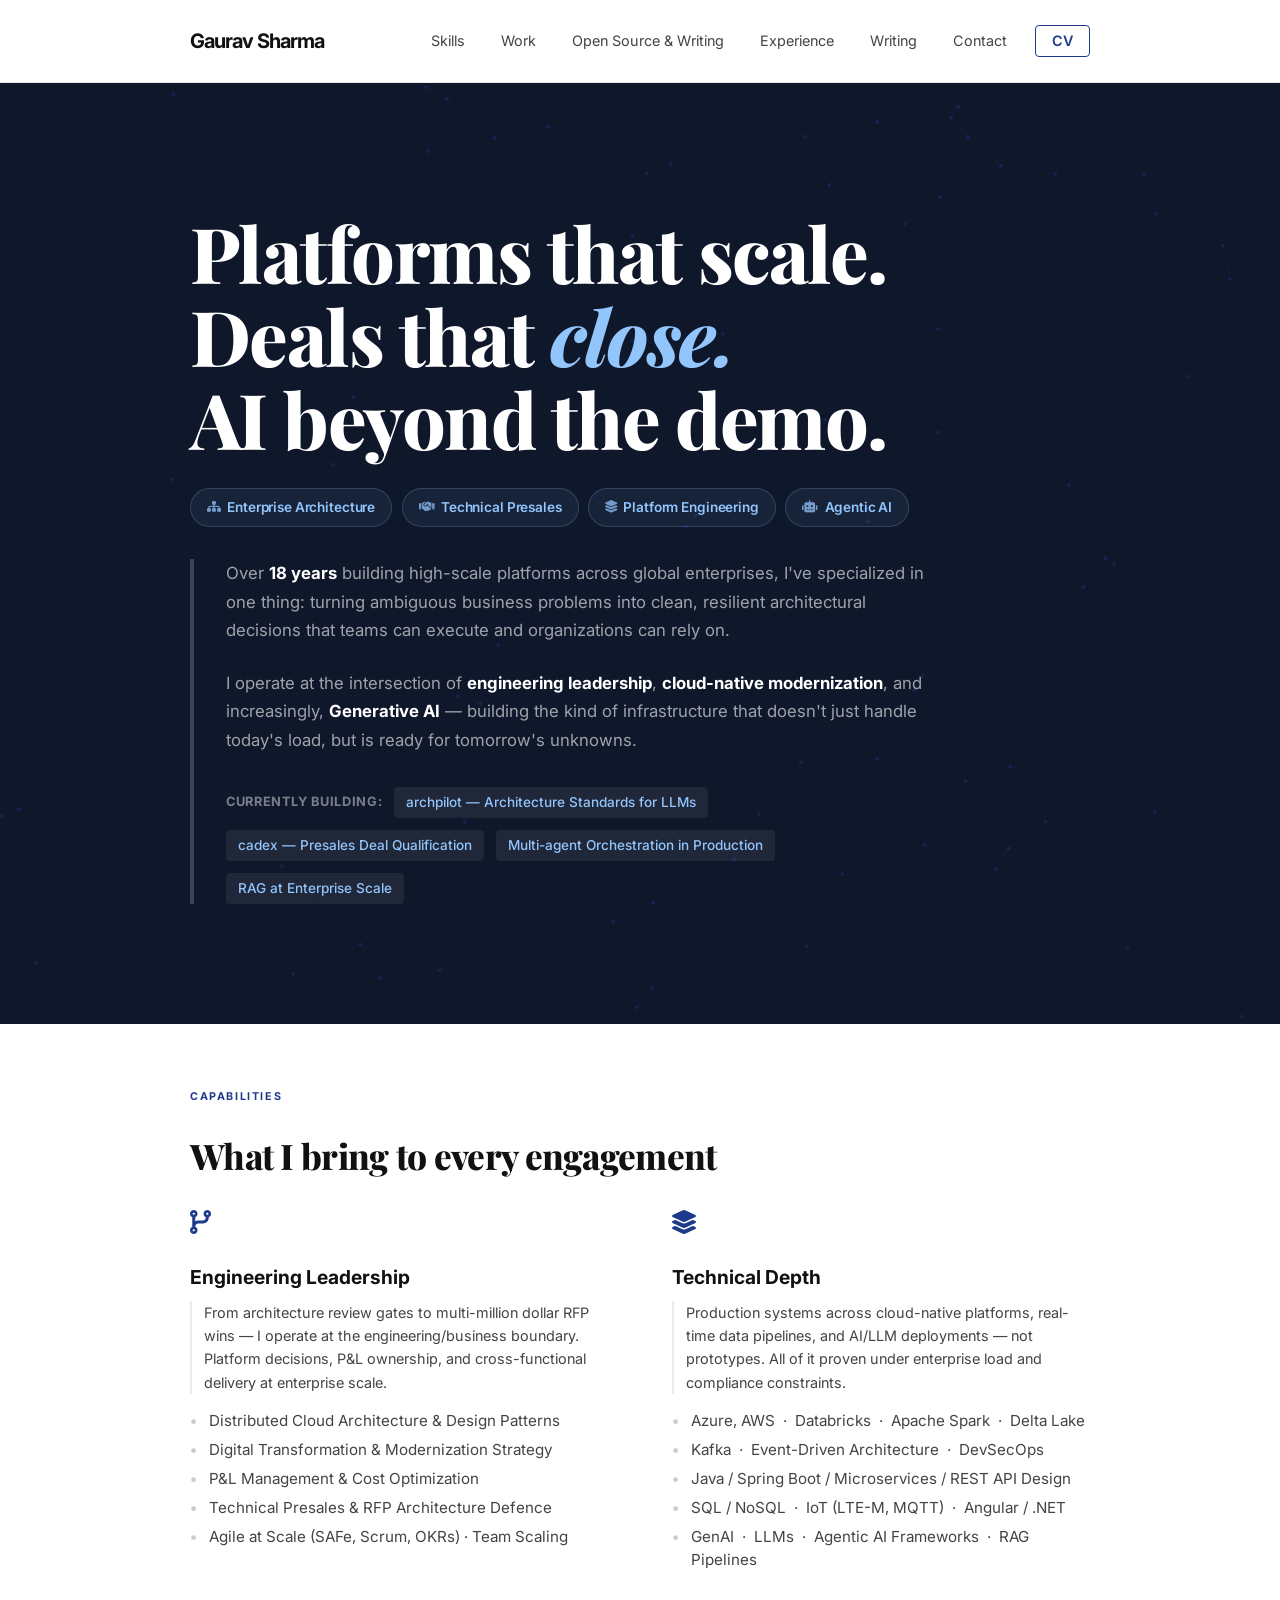
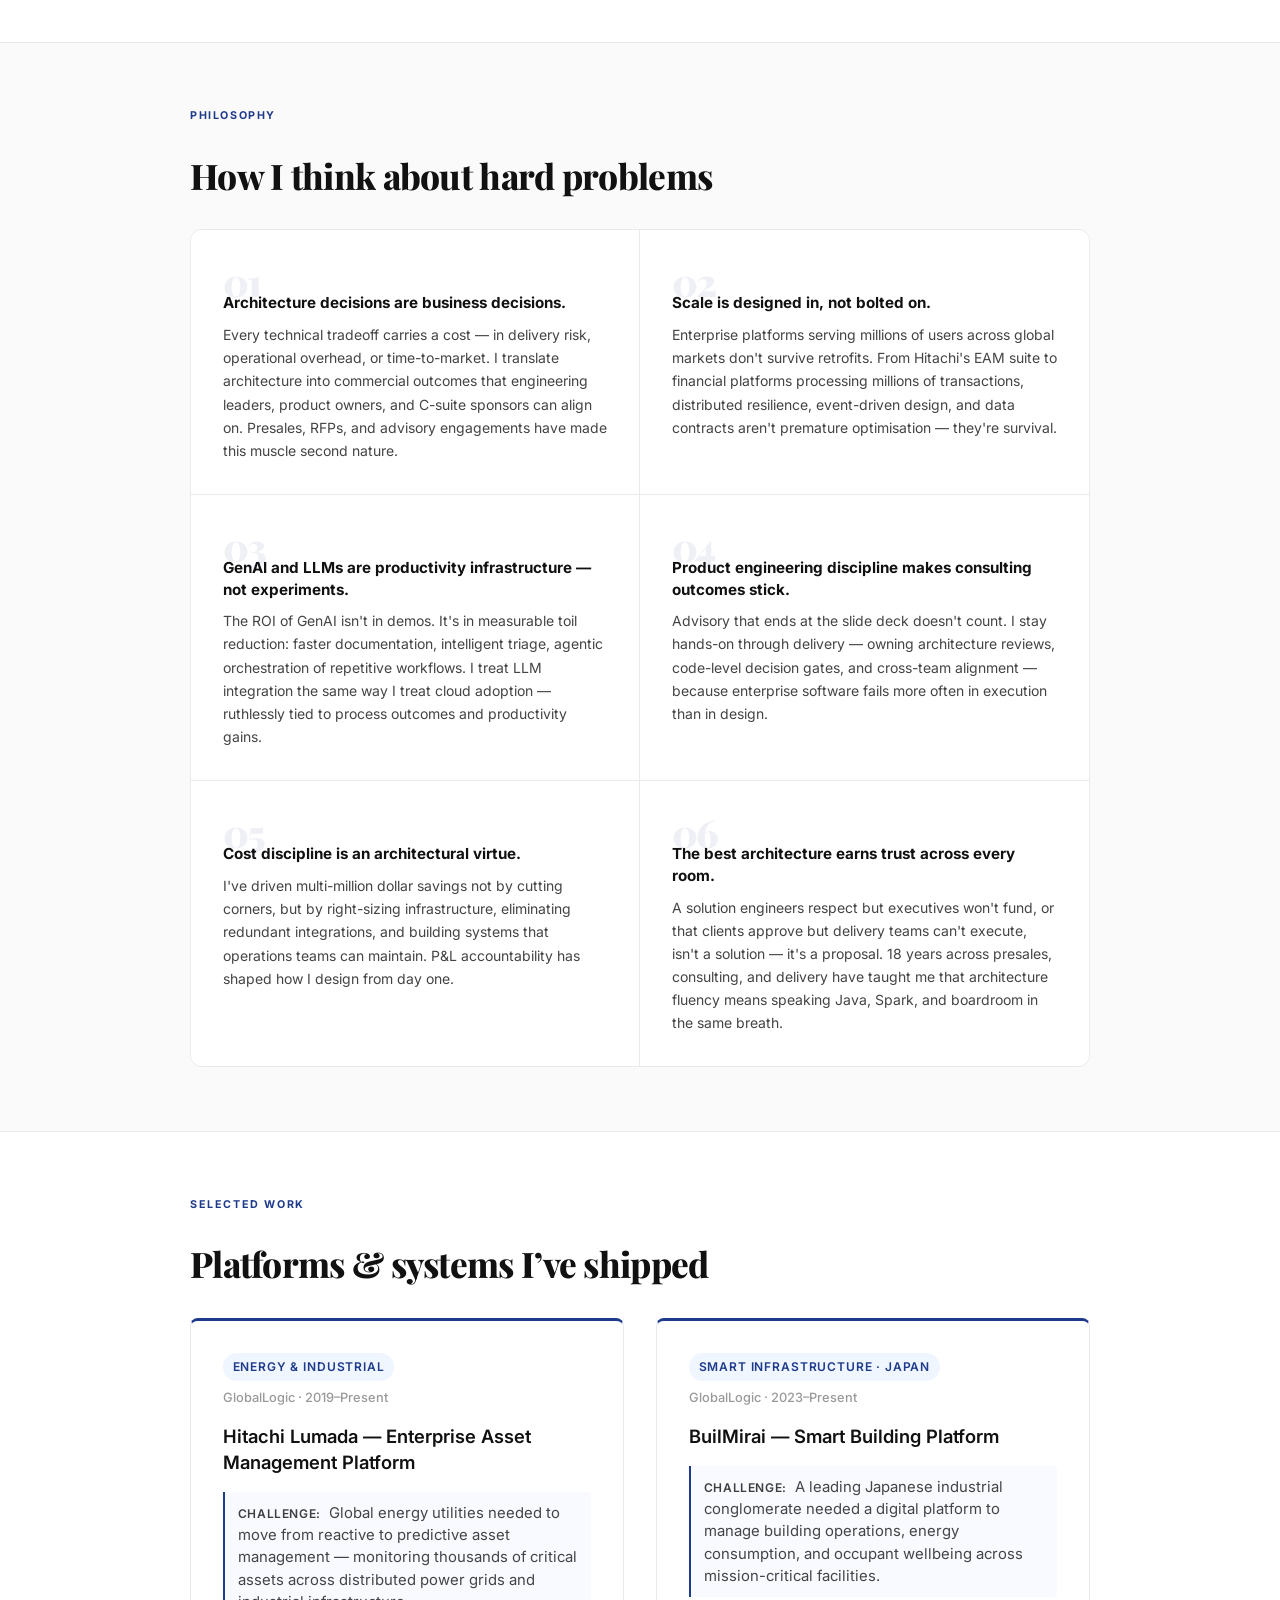
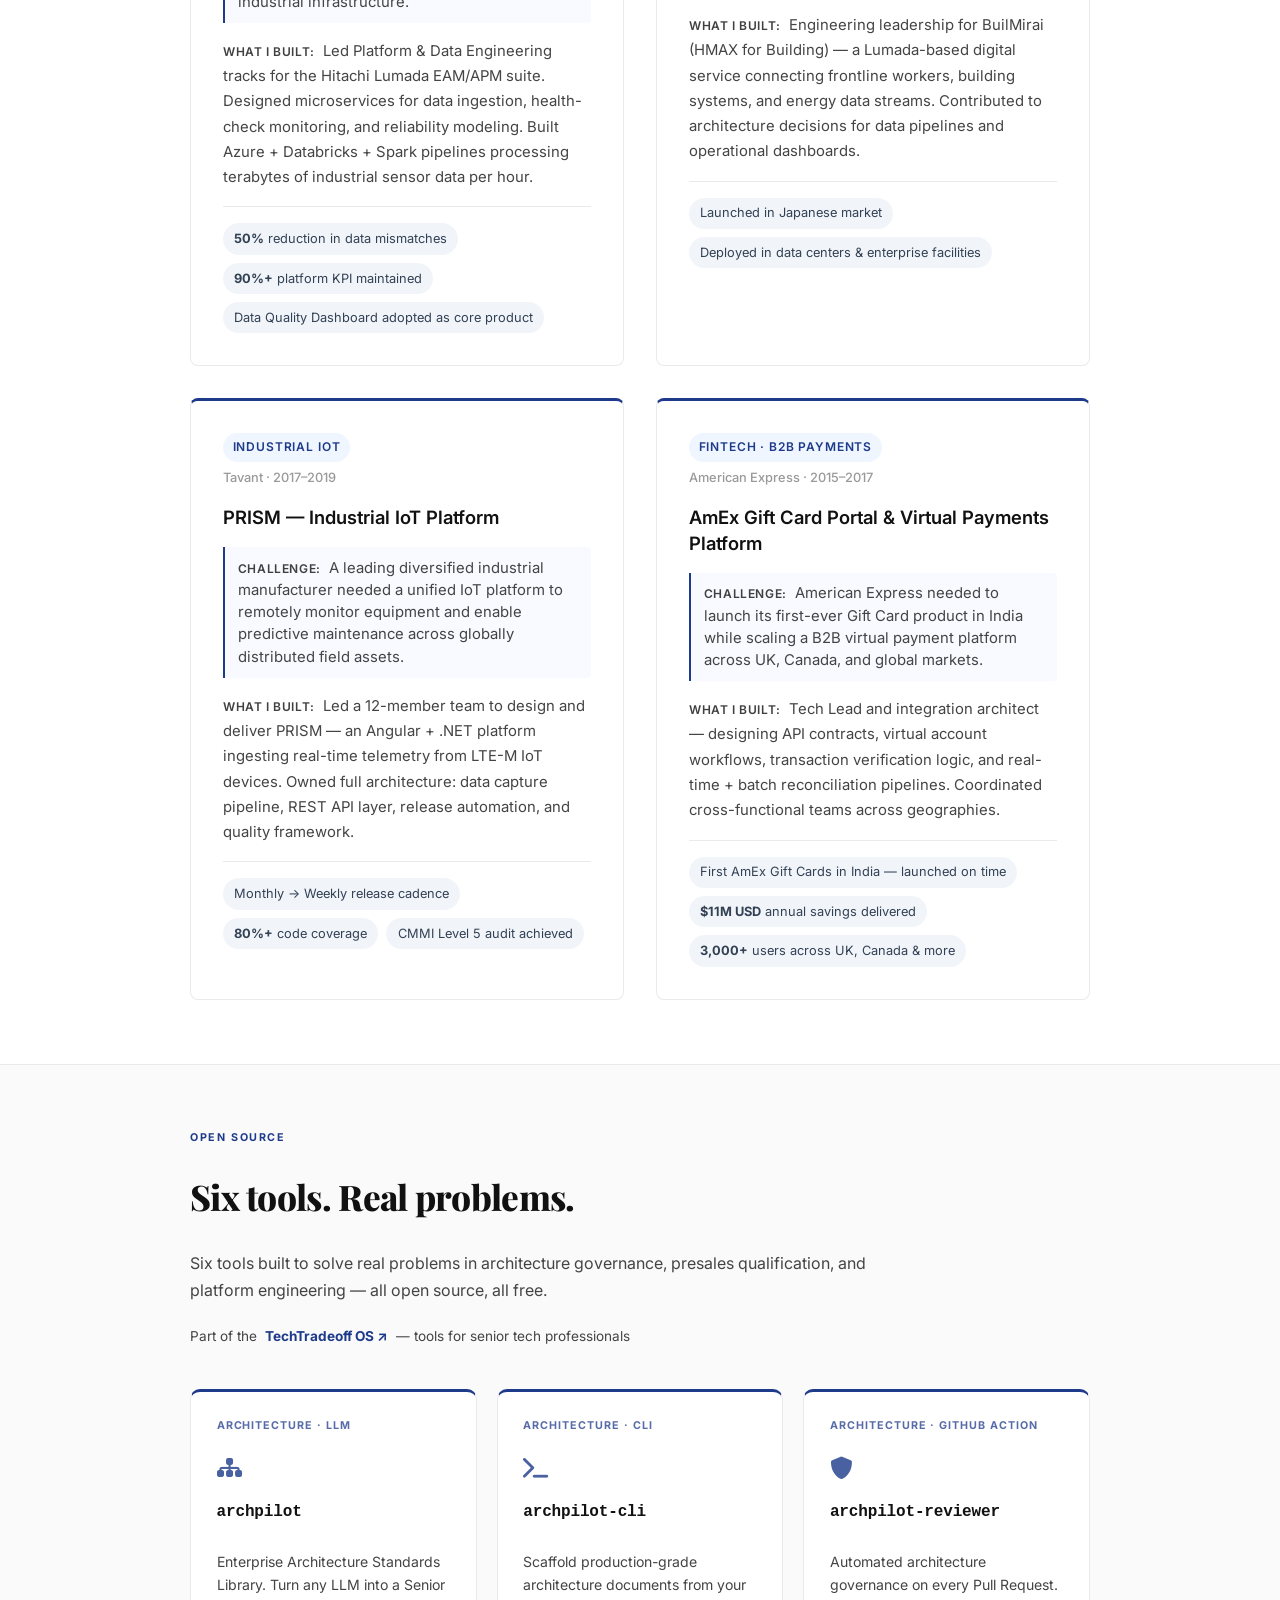
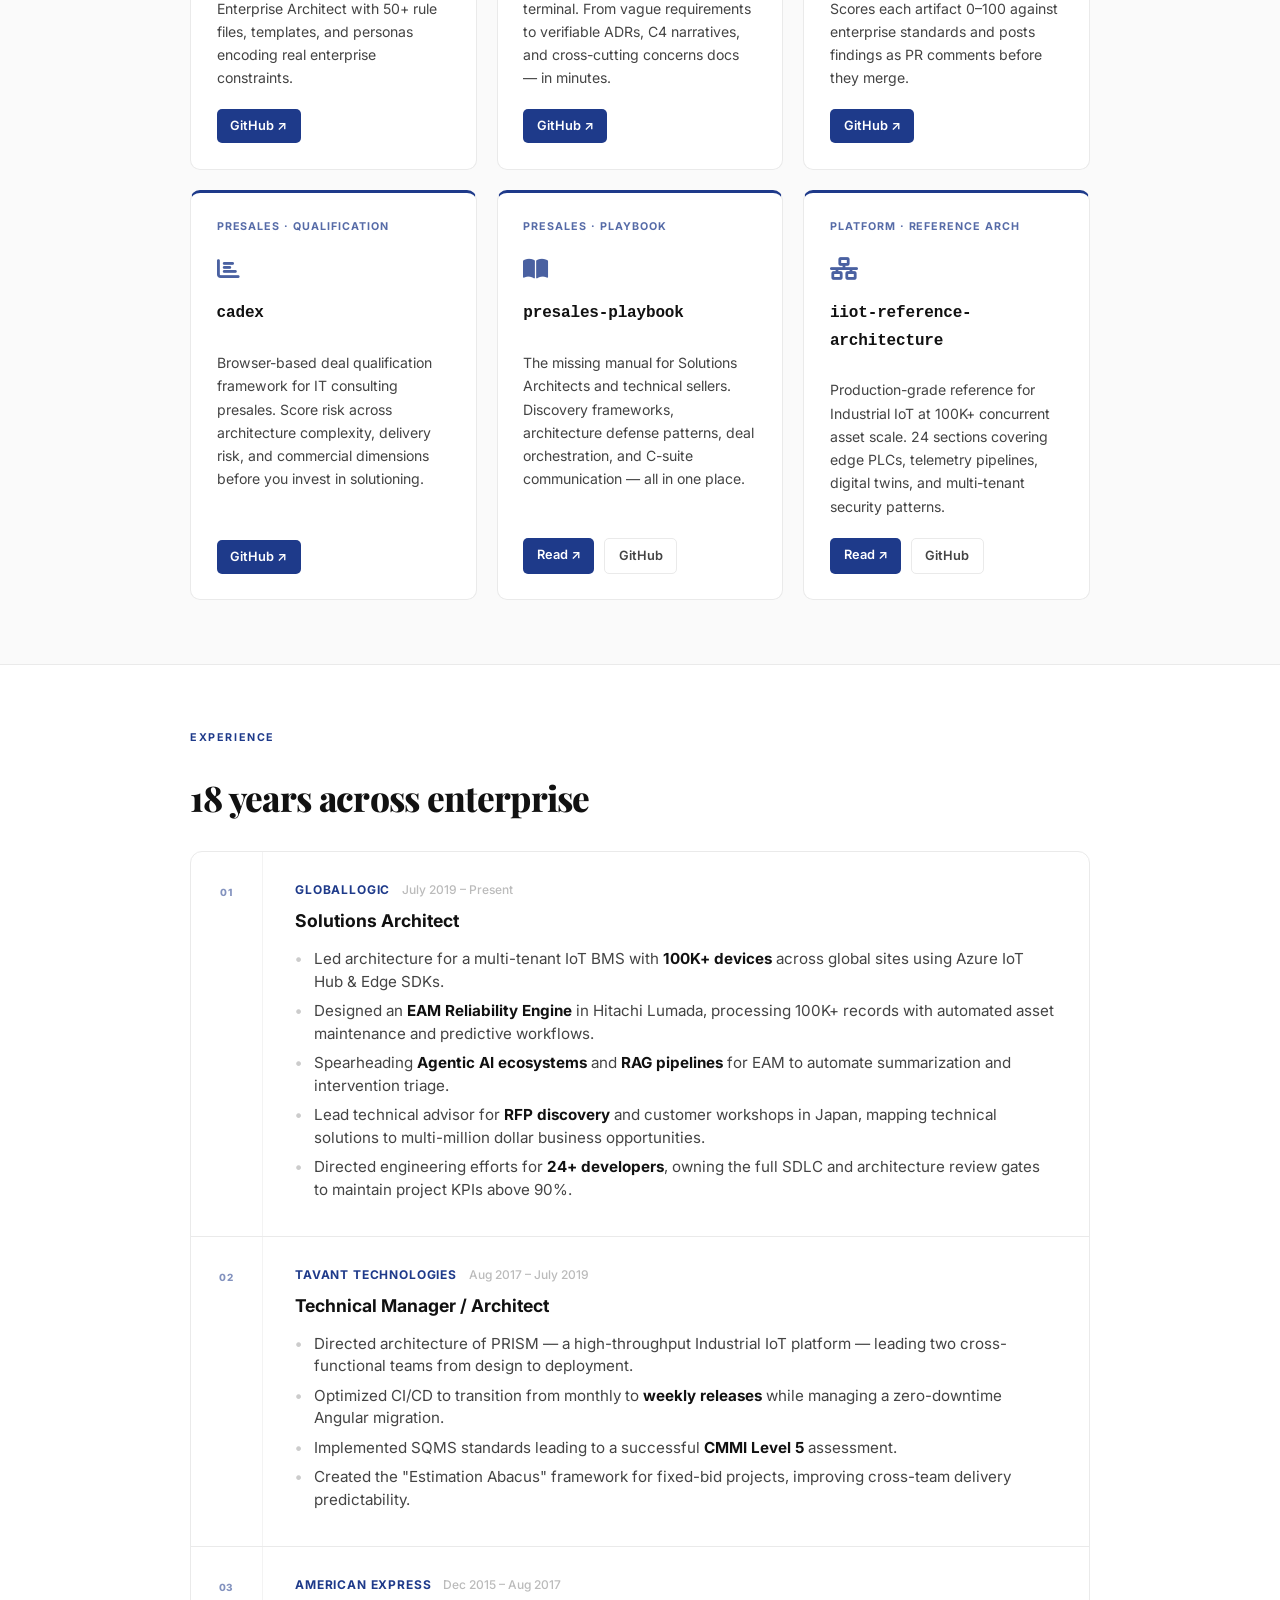
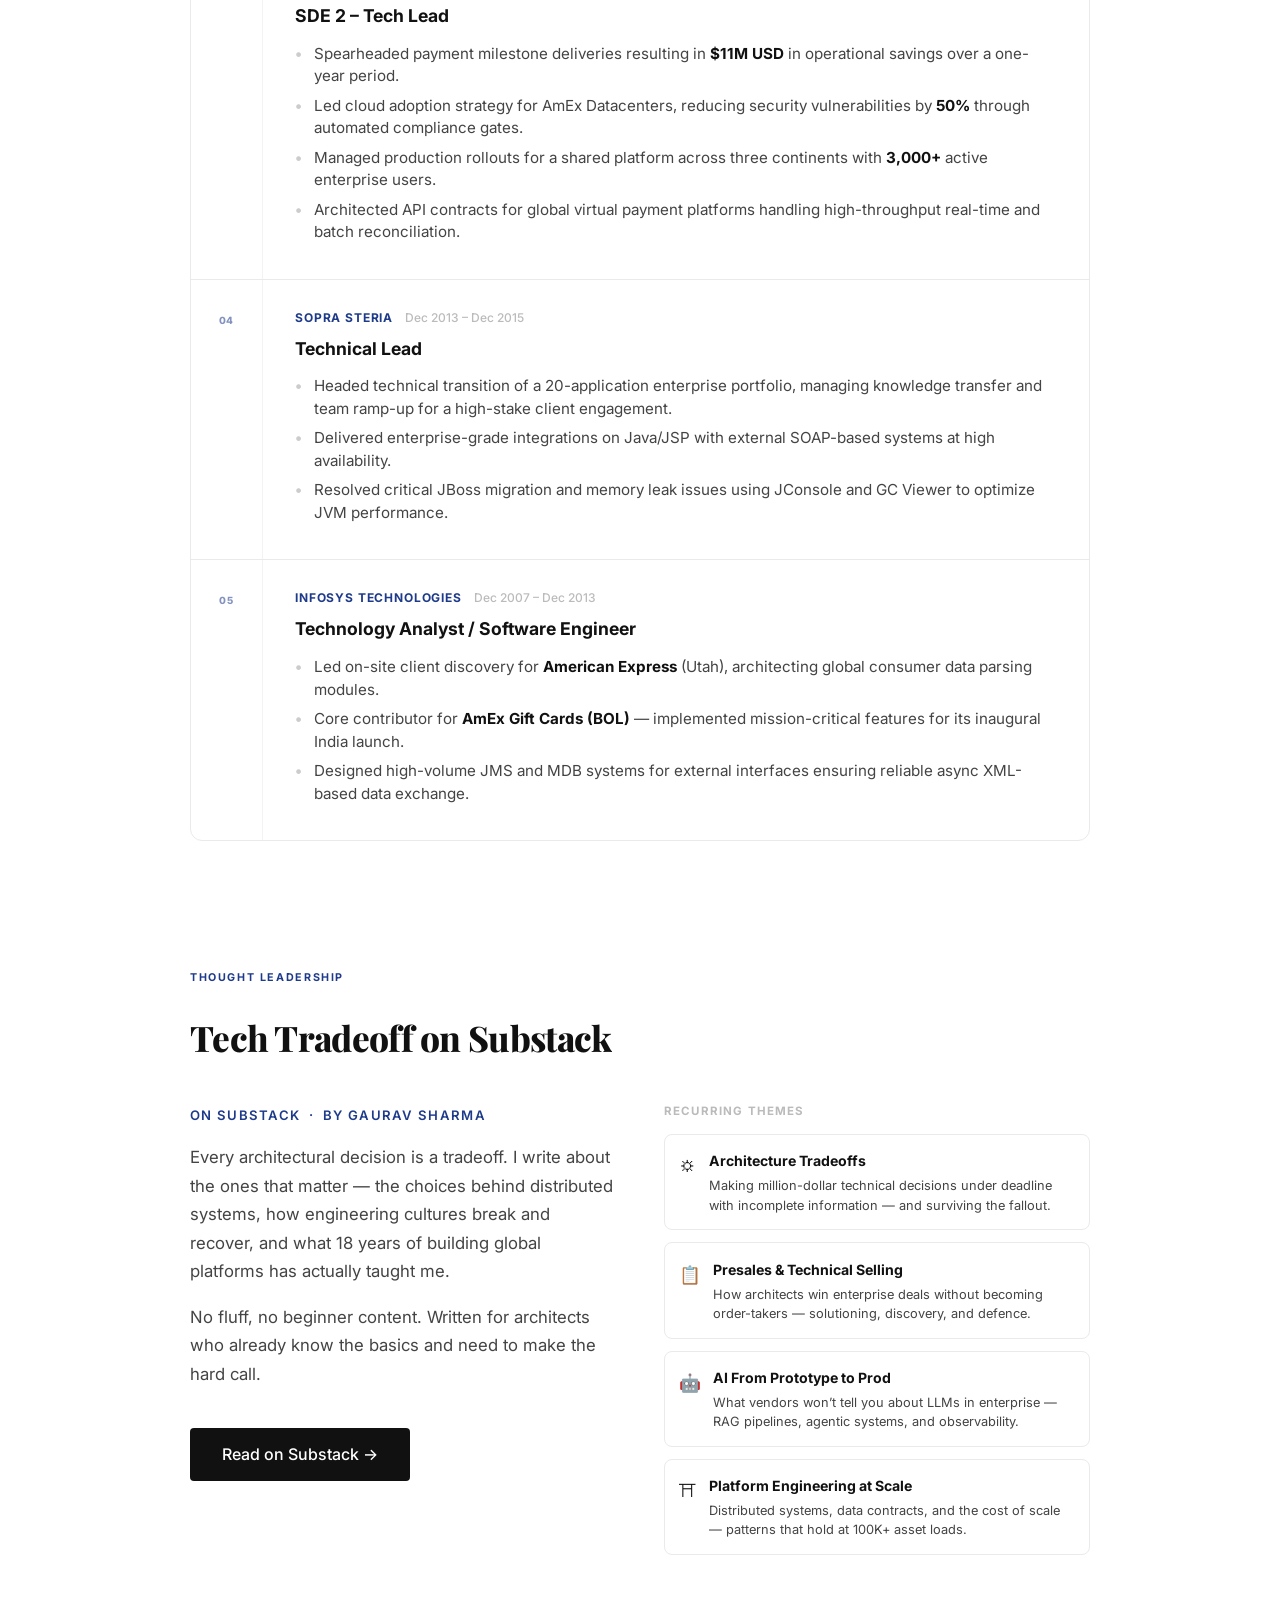
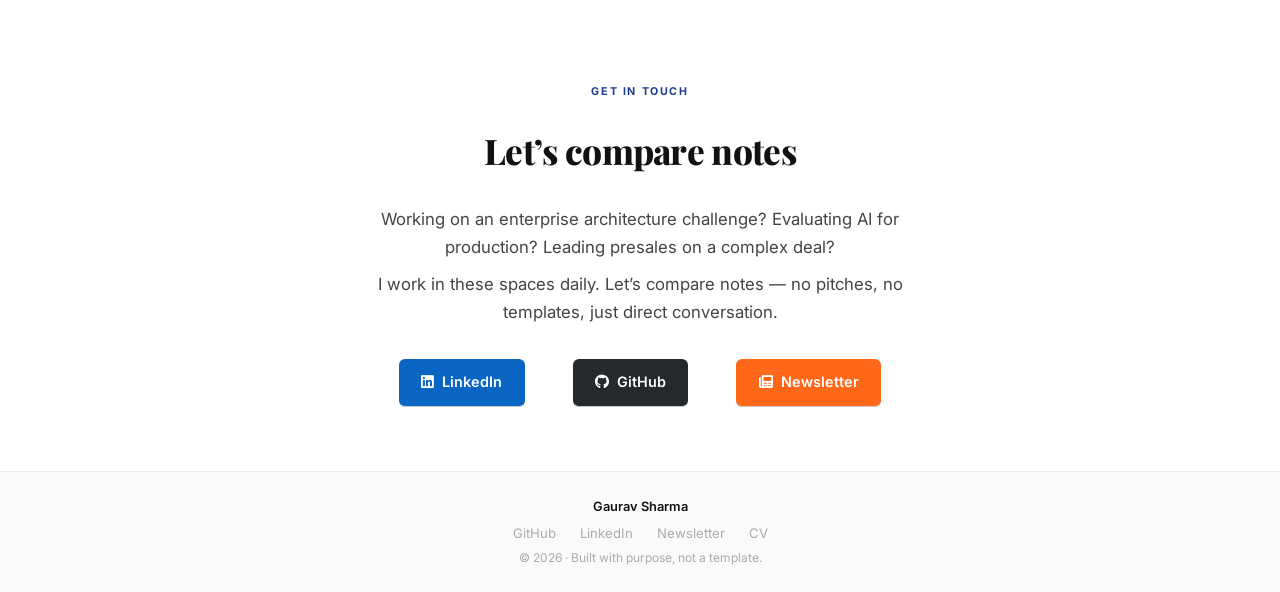
==== index.html @ e9d6c9dc "Design overhaul: cadex-inspired dark hero, Playfair headings, connected grids - Hero: dark navy (#0f" ====
<!DOCTYPE html>
<html lang="en">

<head>
    <meta charset="UTF-8">
    <meta name="viewport" content="width=device-width, initial-scale=1.0">
    <title>Gaurav Sharma | Enterprise Architect &amp; Engineering Leader — Cloud, AI, Presales</title>
    <meta name="author" content="Gaurav Sharma">
    <meta name="description"
        content="Gaurav Sharma — Enterprise Solutions Architect with 18 years of experience building high-scale distributed platforms across FinTech, Energy, and IoT. Expert in presales orchestration, GenAI, and cloud architecture.">
    <meta name="keywords"
        content="Gaurav Sharma, Solutions Architect, Enterprise Architect, Cloud Architect, Presales, Databricks, Microservices, Agentic AI, GenAI, Technical Sales, B2B SaaS, Technical Win, System Design, Solution Blueprinting, Distributed Systems, FinTech Architect, IoT Architecture, Big Data Engineering, Presales Playbook">
    <meta name="robots" content="index, follow">
    <link rel="canonical" href="https://gauravs19.github.io/portfolio/">

    <!-- JSON-LD Structured Data -->
    <script type="application/ld+json">
    {
      "@context": "https://schema.org",
      "@type": "Person",
      "name": "Gaurav Sharma",
      "jobTitle": "Solutions Architect & Presales Leader",
      "url": "https://gauravs19.github.io/portfolio/",
      "sameAs": [
        "https://www.linkedin.com/in/gauravs19/",
        "https://github.com/GauravS19"
      ]
    }
    </script>
    <!-- Open Graph -->
    <meta property="og:title" content="Gaurav Sharma | Enterprise Architect &amp; Engineering Leader">
    <meta property="og:description"
        content="18 years architecting cloud-native distributed platforms across FinTech, Energy &amp; IoT. Engineering leader, presales strategist, GenAI practitioner.">
    <meta property="og:type" content="website">
    <meta property="og:url" content="https://gauravs19.github.io/portfolio/">
    <meta property="og:image" content="data:image/svg+xml,%3Csvg xmlns='http://www.w3.org/2000/svg' width='1200' height='630' viewBox='0 0 1200 630'%3E%3Crect width='1200' height='630' fill='%23ffffff'/%3E%3Crect width='1200' height='630' fill='%231e3a8a' opacity='0.04'/%3E%3Ctext x='600' y='260' font-family='Inter,sans-serif' font-size='72' font-weight='800' fill='%231e3a8a' text-anchor='middle' dominant-baseline='middle'%3EGaurav Sharma%3C/text%3E%3Ctext x='600' y='340' font-family='Inter,sans-serif' font-size='30' font-weight='400' fill='%23444' text-anchor='middle'%3EEnterprise Architect · Presales Leader · Agentic AI%3C/text%3E%3C/svg%3E">
    <!-- Twitter Card -->
    <meta name="twitter:card" content="summary">
    <meta name="twitter:title" content="Gaurav Sharma | Solutions Architect">
    <meta name="twitter:description"
        content="18 years architecting high-scale platforms. Engineering leader & Substack writer.">
    <!-- Favicon: G monogram -->
    <link rel="icon"
        href="data:image/svg+xml,<svg xmlns='http://www.w3.org/2000/svg' viewBox='0 0 100 100'><rect width='100' height='100' rx='16' fill='%231e3a8a'/><text y='.9em' font-size='68' font-family='Inter,sans-serif' font-weight='700' fill='white' x='50%' text-anchor='middle' dy='0.1em' dominant-baseline='middle'>G</text></svg>">
    <link rel="stylesheet" href="style.css">
    <link rel="preconnect" href="https://fonts.googleapis.com">
    <link rel="preconnect" href="https://fonts.gstatic.com" crossorigin>
    <link href="https://fonts.googleapis.com/css2?family=Inter:wght@300;400;500;600;700;800&family=Playfair+Display:ital,wght@0,700;0,800;1,700&display=swap"
        rel="stylesheet">
    <link rel="stylesheet" href="https://cdnjs.cloudflare.com/ajax/libs/font-awesome/6.0.0/css/all.min.css">
</head>

<body>

    <nav class="navbar fade-in">
        <div class="container nav-content">
            <a href="#summary" class="logo">Gaurav Sharma</a>
            <div class="nav-links" id="nav-links">
                <a href="#skills">Skills</a>
                <a href="#work">Work</a>
                <a href="#projects">Open Source & Writing</a>
                <a href="#experience">Experience</a>
                <a href="#writing">Writing</a>
                <a href="#contact">Contact</a>
                <a href="Gaurav_Sharma_CV.pdf" target="_blank" class="nav-cv-btn">CV</a>
            </div>
            <button class="hamburger" id="hamburger" aria-label="Toggle navigation">
                <span></span><span></span><span></span>
            </button>
        </div>
    </nav>

    <header class="hero" id="summary">
        <canvas id="neural-canvas" class="hero-canvas"></canvas>
        <div class="container">
            <h1 class="hero-heading fade-in">Platforms that scale.<br>Deals that <em>close.</em><br>AI beyond the demo.</h1>
            <div class="hero-domains fade-in delay-1">
                <span class="hd-chip"><i class="fas fa-sitemap"></i> Enterprise Architecture</span>
                <span class="hd-chip"><i class="fas fa-handshake"></i> Technical Presales</span>
                <span class="hd-chip"><i class="fas fa-layer-group"></i> Platform Engineering</span>
                <span class="hd-chip"><i class="fas fa-robot"></i> Agentic AI</span>
            </div>
            <div class="summary fade-in delay-1">
                <p>Over <strong>18 years</strong> building high-scale platforms across global enterprises, I've
                    specialized in one thing: turning ambiguous business problems into clean, resilient architectural
                    decisions that teams can execute and organizations can rely on.</p>
                <p>I operate at the intersection of <strong>engineering leadership</strong>, <strong>cloud-native
                        modernization</strong>, and increasingly, <strong>Generative AI</strong> — building the kind of
                    infrastructure that doesn't just handle today's load, but is ready for tomorrow's unknowns.</p>
                <div class="exploring-block fade-in delay-2">
                    <span class="exploring-label">Currently Building:</span>
                    <span class="exploring-item">archpilot — Architecture Standards for LLMs</span>
                    <span class="exploring-item">cadex — Presales Deal Qualification</span>
                    <span class="exploring-item">Multi-agent Orchestration in Production</span>
                    <span class="exploring-item">RAG at Enterprise Scale</span>
                </div>
            </div>
        </div>
    </header>

    <section id="skills" class="section reveal">
        <div class="container">
            <div class="overline">Capabilities</div>
            <h2 class="section-heading">What I bring to every engagement</h2>
            <div class="two-col">
                <div class="feature-item">
                    <i class="fas fa-code-branch"></i>
                    <h3>Engineering Leadership</h3>
                    <p class="skill-context">From architecture review gates to multi-million dollar RFP wins — I operate at the engineering/business boundary. Platform decisions, P&amp;L ownership, and cross-functional delivery at enterprise scale.</p>
                    <ul class="job-bullets">
                        <li>Distributed Cloud Architecture &amp; Design Patterns</li>
                        <li>Digital Transformation &amp; Modernization Strategy</li>
                        <li>P&amp;L Management &amp; Cost Optimization</li>
                        <li>Technical Presales &amp; RFP Architecture Defence</li>
                        <li>Agile at Scale (SAFe, Scrum, OKRs) · Team Scaling</li>
                    </ul>
                </div>
                <div class="feature-item">
                    <i class="fas fa-layer-group"></i>
                    <h3>Technical Depth</h3>
                    <p class="skill-context">Production systems across cloud-native platforms, real-time data pipelines, and AI/LLM deployments — not prototypes. All of it proven under enterprise load and compliance constraints.</p>
                    <ul class="job-bullets">
                        <li>Azure, AWS &nbsp;·&nbsp; Databricks &nbsp;·&nbsp; Apache Spark &nbsp;·&nbsp; Delta Lake</li>
                        <li>Kafka &nbsp;·&nbsp; Event-Driven Architecture &nbsp;·&nbsp; DevSecOps</li>
                        <li>Java / Spring Boot / Microservices / REST API Design</li>
                        <li>SQL / NoSQL &nbsp;·&nbsp; IoT (LTE-M, MQTT) &nbsp;·&nbsp; Angular / .NET</li>
                        <li>GenAI &nbsp;·&nbsp; LLMs &nbsp;·&nbsp; Agentic AI Frameworks &nbsp;·&nbsp; RAG Pipelines</li>
                    </ul>
                </div>
            </div>
        </div>
    </section>

    <section id="principles" class="section alt-bg reveal">
        <div class="container">
            <div class="overline">Philosophy</div>
            <h2 class="section-heading">How I think about hard problems</h2>
            <div class="principles-connected">

                <div class="principle-cell">
                    <div class="principle-number">01</div>
                    <h3>Architecture decisions are business decisions.</h3>
                    <p>Every technical tradeoff carries a cost — in delivery risk, operational overhead, or
                        time-to-market. I translate architecture into commercial outcomes that engineering leaders,
                        product owners, and C-suite sponsors can align on. Presales, RFPs, and advisory engagements have
                        made this muscle second nature.</p>
                </div><div class="principle-cell">
                    <div class="principle-number">02</div>
                    <h3>Scale is designed in, not bolted on.</h3>
                    <p>Enterprise platforms serving millions of users across global markets don't survive retrofits.
                        From Hitachi's EAM suite to financial platforms processing millions of transactions, distributed
                        resilience, event-driven design, and data contracts aren't premature optimisation — they're
                        survival.</p>
                </div><div class="principle-cell">
                    <div class="principle-number">03</div>
                    <h3>GenAI and LLMs are productivity infrastructure — not experiments.</h3>
                    <p>The ROI of GenAI isn't in demos. It's in measurable toil reduction: faster documentation,
                        intelligent triage, agentic orchestration of repetitive workflows. I treat LLM integration the
                        same way I treat cloud adoption — ruthlessly tied to process outcomes and productivity gains.
                    </p>
                </div><div class="principle-cell">
                    <div class="principle-number">04</div>
                    <h3>Product engineering discipline makes consulting outcomes stick.</h3>
                    <p>Advisory that ends at the slide deck doesn't count. I stay hands-on through delivery — owning
                        architecture reviews, code-level decision gates, and cross-team alignment — because enterprise
                        software fails more often in execution than in design.</p>
                </div><div class="principle-cell">
                    <div class="principle-number">05</div>
                    <h3>Cost discipline is an architectural virtue.</h3>
                    <p>I've driven multi-million dollar savings not by cutting corners, but by right-sizing
                        infrastructure, eliminating redundant integrations, and building systems that operations teams
                        can maintain. P&amp;L accountability has shaped how I design from day one.</p>
                </div><div class="principle-cell">
                    <div class="principle-number">06</div>
                    <h3>The best architecture earns trust across every room.</h3>
                    <p>A solution engineers respect but executives won't fund, or that clients approve but delivery
                        teams can't execute, isn't a solution — it's a proposal. 18 years across presales, consulting,
                        and delivery have taught me that architecture fluency means speaking Java, Spark, and boardroom
                        in the same breath.</p>
                </div>
            </div>
        </div>
    </section>

    <section id="work" class="section reveal">
        <div class="container">
            <div class="overline">Selected Work</div>
            <h2 class="section-heading">Platforms &amp; systems I&rsquo;ve shipped</h2>
            <div class="work-grid">

                <div class="work-card">
                    <div class="work-meta">
                        <span class="work-tag">Energy &amp; Industrial</span>
                        <span class="work-company">GlobalLogic · 2019–Present</span>
                    </div>
                    <h3>Hitachi Lumada — Enterprise Asset Management Platform</h3>
                    <p class="work-challenge"><span class="work-label">Challenge:</span> Global energy utilities needed
                        to move from
                        reactive to predictive asset management — monitoring thousands of critical assets across
                        distributed power grids and industrial infrastructure.</p>
                    <p><span class="work-label">What I built:</span> Led Platform &amp; Data Engineering tracks for the
                        Hitachi Lumada
                        EAM/APM suite. Designed microservices for data ingestion, health-check monitoring, and
                        reliability modeling. Built Azure + Databricks + Spark pipelines processing terabytes of
                        industrial sensor data per hour.</p>
                    <div class="work-outcomes">
                        <span><strong>50%</strong> reduction in data mismatches</span>
                        <span><strong>90%+</strong> platform KPI maintained</span>
                        <span>Data Quality Dashboard adopted as core product</span>
                    </div>
                </div>

                <div class="work-card">
                    <div class="work-meta">
                        <span class="work-tag">Smart Infrastructure · Japan</span>
                        <span class="work-company">GlobalLogic · 2023–Present</span>
                    </div>
                    <h3>BuilMirai — Smart Building Platform</h3>
                    <p class="work-challenge"><span class="work-label">Challenge:</span> A leading Japanese industrial
                        conglomerate
                        needed a digital platform to manage building operations, energy consumption, and occupant
                        wellbeing across mission-critical facilities.</p>
                    <p><span class="work-label">What I built:</span> Engineering leadership for BuilMirai (HMAX for
                        Building) — a
                        Lumada-based digital service connecting frontline workers, building systems, and energy data
                        streams. Contributed to architecture decisions for data pipelines and operational dashboards.
                    </p>
                    <div class="work-outcomes">
                        <span>Launched in Japanese market</span>
                        <span>Deployed in data centers &amp; enterprise facilities</span>
                    </div>
                </div>

                <div class="work-card">
                    <div class="work-meta">
                        <span class="work-tag">Industrial IoT</span>
                        <span class="work-company">Tavant · 2017–2019</span>
                    </div>
                    <h3>PRISM — Industrial IoT Platform</h3>
                    <p class="work-challenge"><span class="work-label">Challenge:</span> A leading diversified
                        industrial manufacturer
                        needed a unified IoT platform to remotely monitor equipment and enable predictive maintenance
                        across globally distributed field assets.</p>
                    <p><span class="work-label">What I built:</span> Led a 12-member team to design and deliver PRISM —
                        an Angular +
                        .NET platform ingesting real-time telemetry from LTE-M IoT devices. Owned full architecture:
                        data capture pipeline, REST API layer, release automation, and quality framework.</p>
                    <div class="work-outcomes">
                        <span>Monthly → Weekly release cadence</span>
                        <span><strong>80%+</strong> code coverage</span>
                        <span>CMMI Level 5 audit achieved</span>
                    </div>
                </div>

                <div class="work-card">
                    <div class="work-meta">
                        <span class="work-tag">FinTech · B2B Payments</span>
                        <span class="work-company">American Express · 2015–2017</span>
                    </div>
                    <h3>AmEx Gift Card Portal &amp; Virtual Payments Platform</h3>
                    <p class="work-challenge"><span class="work-label">Challenge:</span> American Express needed to
                        launch its
                        first-ever Gift Card product in India while scaling a B2B virtual payment platform across UK,
                        Canada, and global markets.</p>
                    <p><span class="work-label">What I built:</span> Tech Lead and integration architect — designing API
                        contracts,
                        virtual account workflows, transaction verification logic, and real-time + batch reconciliation
                        pipelines. Coordinated cross-functional teams across geographies.</p>
                    <div class="work-outcomes">
                        <span>First AmEx Gift Cards in India — launched on time</span>
                        <span><strong>$11M USD</strong> annual savings delivered</span>
                        <span><strong>3,000+</strong> users across UK, Canada &amp; more</span>
                    </div>
                </div>

            </div>
        </div>
    </section>

    <section id="projects" class="section alt-bg reveal">
        <div class="container">
            <div class="overline">Open Source</div>
            <h2 class="section-heading">Six tools. Real problems.</h2>
            <p class="section-intro">Six tools built to solve real problems in architecture governance, presales qualification, and platform engineering — all open source, all free.</p>
            <div class="oss-ecosystem-bar">
                <span class="oss-ecosystem-label">Part of the</span>
                <a href="https://techtradeoff.github.io" target="_blank" class="oss-ecosystem-link">TechTradeoff OS &#8599;</a>
                <span class="oss-ecosystem-label">&mdash; tools for senior tech professionals</span>
            </div>
            <div class="oss-grid">

                <div class="oss-card">
                    <div class="oss-card-tag">Architecture · LLM</div>
                    <div class="oss-card-icon"><i class="fas fa-sitemap"></i></div>
                    <h3>archpilot</h3>
                    <p>Enterprise Architecture Standards Library. Turn any LLM into a Senior Enterprise Architect with 50+ rule files, templates, and personas encoding real enterprise constraints.</p>
                    <div class="oss-card-links">
                        <a href="https://github.com/gauravs19/archpilot" target="_blank" class="oss-btn-primary">GitHub &#8599;</a>
                    </div>
                </div>

                <div class="oss-card">
                    <div class="oss-card-tag">Architecture · CLI</div>
                    <div class="oss-card-icon"><i class="fas fa-terminal"></i></div>
                    <h3>archpilot-cli</h3>
                    <p>Scaffold production-grade architecture documents from your terminal. From vague requirements to verifiable ADRs, C4 narratives, and cross-cutting concerns docs — in minutes.</p>
                    <div class="oss-card-links">
                        <a href="https://github.com/gauravs19/archpilot-cli" target="_blank" class="oss-btn-primary">GitHub &#8599;</a>
                    </div>
                </div>

                <div class="oss-card">
                    <div class="oss-card-tag">Architecture · GitHub Action</div>
                    <div class="oss-card-icon"><i class="fas fa-shield-alt"></i></div>
                    <h3>archpilot-reviewer</h3>
                    <p>Automated architecture governance on every Pull Request. Scores each artifact 0&ndash;100 against enterprise standards and posts findings as PR comments before they merge.</p>
                    <div class="oss-card-links">
                        <a href="https://github.com/gauravs19/archpilot-reviewer" target="_blank" class="oss-btn-primary">GitHub &#8599;</a>
                    </div>
                </div>

                <div class="oss-card">
                    <div class="oss-card-tag">Presales · Qualification</div>
                    <div class="oss-card-icon"><i class="fas fa-chart-bar"></i></div>
                    <h3>cadex</h3>
                    <p>Browser-based deal qualification framework for IT consulting presales. Score risk across architecture complexity, delivery risk, and commercial dimensions before you invest in solutioning.</p>
                    <div class="oss-card-links">
                        <a href="https://github.com/gauravs19/cadex" target="_blank" class="oss-btn-primary">GitHub &#8599;</a>
                    </div>
                </div>

                <div class="oss-card">
                    <div class="oss-card-tag">Presales · Playbook</div>
                    <div class="oss-card-icon"><i class="fas fa-book-open"></i></div>
                    <h3>presales-playbook</h3>
                    <p>The missing manual for Solutions Architects and technical sellers. Discovery frameworks, architecture defense patterns, deal orchestration, and C-suite communication — all in one place.</p>
                    <div class="oss-card-links">
                        <a href="https://gauravs19.github.io/presales-playbook" target="_blank" class="oss-btn-primary">Read &#8599;</a>
                        <a href="https://github.com/gauravs19/presales-playbook" target="_blank" class="oss-btn-ghost">GitHub</a>
                    </div>
                </div>

                <div class="oss-card">
                    <div class="oss-card-tag">Platform · Reference Arch</div>
                    <div class="oss-card-icon"><i class="fas fa-network-wired"></i></div>
                    <h3>iiot-reference-architecture</h3>
                    <p>Production-grade reference for Industrial IoT at 100K+ concurrent asset scale. 24 sections covering edge PLCs, telemetry pipelines, digital twins, and multi-tenant security patterns.</p>
                    <div class="oss-card-links">
                        <a href="https://gauravs19.github.io/iiot-reference-architecture/" target="_blank" class="oss-btn-primary">Read &#8599;</a>
                        <a href="https://github.com/gauravs19/iiot-reference-architecture" target="_blank" class="oss-btn-ghost">GitHub</a>
                    </div>
                </div>

            </div>
        </div>
    </section>

    <section id="experience" class="section reveal">
        <div class="container">
            <div class="overline">Experience</div>
            <h2 class="section-heading">18 years across enterprise</h2>
            <div class="exp-list">

                <div class="exp-row">
                    <div class="exp-num">01</div>
                    <div class="exp-content">
                        <div class="exp-meta">
                            <span class="exp-company">GlobalLogic</span>
                            <span class="exp-date">July 2019 &ndash; Present</span>
                        </div>
                        <h3>Solutions Architect</h3>
                        <ul class="job-bullets">
                            <li>Led architecture for a multi-tenant IoT BMS with <strong>100K+ devices</strong> across global sites using Azure IoT Hub &amp; Edge SDKs.</li>
                            <li>Designed an <strong>EAM Reliability Engine</strong> in Hitachi Lumada, processing 100K+ records with automated asset maintenance and predictive workflows.</li>
                            <li>Spearheading <strong>Agentic AI ecosystems</strong> and <strong>RAG pipelines</strong> for EAM to automate summarization and intervention triage.</li>
                            <li>Lead technical advisor for <strong>RFP discovery</strong> and customer workshops in Japan, mapping technical solutions to multi-million dollar business opportunities.</li>
                            <li>Directed engineering efforts for <strong>24+ developers</strong>, owning the full SDLC and architecture review gates to maintain project KPIs above 90%.</li>
                        </ul>
                    </div>
                </div>

                <div class="exp-row">
                    <div class="exp-num">02</div>
                    <div class="exp-content">
                        <div class="exp-meta">
                            <span class="exp-company">Tavant Technologies</span>
                            <span class="exp-date">Aug 2017 &ndash; July 2019</span>
                        </div>
                        <h3>Technical Manager / Architect</h3>
                        <ul class="job-bullets">
                            <li>Directed architecture of PRISM — a high-throughput Industrial IoT platform — leading two cross-functional teams from design to deployment.</li>
                            <li>Optimized CI/CD to transition from monthly to <strong>weekly releases</strong> while managing a zero-downtime Angular migration.</li>
                            <li>Implemented SQMS standards leading to a successful <strong>CMMI Level 5</strong> assessment.</li>
                            <li>Created the "Estimation Abacus" framework for fixed-bid projects, improving cross-team delivery predictability.</li>
                        </ul>
                    </div>
                </div>

                <div class="exp-row">
                    <div class="exp-num">03</div>
                    <div class="exp-content">
                        <div class="exp-meta">
                            <span class="exp-company">American Express</span>
                            <span class="exp-date">Dec 2015 &ndash; Aug 2017</span>
                        </div>
                        <h3>SDE 2 &ndash; Tech Lead</h3>
                        <ul class="job-bullets">
                            <li>Spearheaded payment milestone deliveries resulting in <strong>$11M USD</strong> in operational savings over a one-year period.</li>
                            <li>Led cloud adoption strategy for AmEx Datacenters, reducing security vulnerabilities by <strong>50%</strong> through automated compliance gates.</li>
                            <li>Managed production rollouts for a shared platform across three continents with <strong>3,000+</strong> active enterprise users.</li>
                            <li>Architected API contracts for global virtual payment platforms handling high-throughput real-time and batch reconciliation.</li>
                        </ul>
                    </div>
                </div>

                <div class="exp-row">
                    <div class="exp-num">04</div>
                    <div class="exp-content">
                        <div class="exp-meta">
                            <span class="exp-company">Sopra Steria</span>
                            <span class="exp-date">Dec 2013 &ndash; Dec 2015</span>
                        </div>
                        <h3>Technical Lead</h3>
                        <ul class="job-bullets">
                            <li>Headed technical transition of a 20-application enterprise portfolio, managing knowledge transfer and team ramp-up for a high-stake client engagement.</li>
                            <li>Delivered enterprise-grade integrations on Java/JSP with external SOAP-based systems at high availability.</li>
                            <li>Resolved critical JBoss migration and memory leak issues using JConsole and GC Viewer to optimize JVM performance.</li>
                        </ul>
                    </div>
                </div>

                <div class="exp-row">
                    <div class="exp-num">05</div>
                    <div class="exp-content">
                        <div class="exp-meta">
                            <span class="exp-company">Infosys Technologies</span>
                            <span class="exp-date">Dec 2007 &ndash; Dec 2013</span>
                        </div>
                        <h3>Technology Analyst / Software Engineer</h3>
                        <ul class="job-bullets">
                            <li>Led on-site client discovery for <strong>American Express</strong> (Utah), architecting global consumer data parsing modules.</li>
                            <li>Core contributor for <strong>AmEx Gift Cards (BOL)</strong> — implemented mission-critical features for its inaugural India launch.</li>
                            <li>Designed high-volume JMS and MDB systems for external interfaces ensuring reliable async XML-based data exchange.</li>
                        </ul>
                    </div>
                </div>

            </div>
        </div>
    </section>



    <section id="writing" class="section reveal">
        <div class="container">
            <div class="overline">Thought Leadership</div>
            <h2 class="section-heading">Tech Tradeoff on Substack</h2>
            <div class="writing-layout">
                <div class="writing-left">
                    <p class="writing-sub">On Substack &nbsp;·&nbsp; by Gaurav Sharma</p>
                    <p>Every architectural decision is a tradeoff. I write about the ones that matter — the choices behind distributed systems, how engineering cultures break and recover, and what 18 years of building global platforms has actually taught me.</p>
                    <p>No fluff, no beginner content. Written for architects who already know the basics and need to make the hard call.</p>
                    <a href="https://techtradeoff.substack.com/" target="_blank" class="btn writing-cta">Read on Substack &rarr;</a>
                </div>
                <div class="writing-right">
                    <p class="writing-themes-label">Recurring themes</p>
                    <div class="writing-theme-cards">
                        <div class="wtc">
                            <div class="wtc-icon">&#9965;</div>
                            <div class="wtc-body">
                                <div class="wtc-title">Architecture Tradeoffs</div>
                                <div class="wtc-desc">Making million-dollar technical decisions under deadline with incomplete information — and surviving the fallout.</div>
                            </div>
                        </div>
                        <div class="wtc">
                            <div class="wtc-icon">&#128203;</div>
                            <div class="wtc-body">
                                <div class="wtc-title">Presales &amp; Technical Selling</div>
                                <div class="wtc-desc">How architects win enterprise deals without becoming order-takers — solutioning, discovery, and defence.</div>
                            </div>
                        </div>
                        <div class="wtc">
                            <div class="wtc-icon">&#129302;</div>
                            <div class="wtc-body">
                                <div class="wtc-title">AI From Prototype to Prod</div>
                                <div class="wtc-desc">What vendors won&rsquo;t tell you about LLMs in enterprise — RAG pipelines, agentic systems, and observability.</div>
                            </div>
                        </div>
                        <div class="wtc">
                            <div class="wtc-icon">&#9961;</div>
                            <div class="wtc-body">
                                <div class="wtc-title">Platform Engineering at Scale</div>
                                <div class="wtc-desc">Distributed systems, data contracts, and the cost of scale — patterns that hold at 100K+ asset loads.</div>
                            </div>
                        </div>
                    </div>
                </div>
            </div>
        </div>
    </section>

    <section id="contact" class="section reveal">
        <div class="container footer-content">
            <div class="contact-block">
                <div class="overline">Get in Touch</div>
                <h2 class="section-heading">Let&rsquo;s compare notes</h2>
                <p style="max-width: 600px; margin: 0 auto 0.5rem auto; color: var(--text-secondary);">
                    Working on an enterprise architecture challenge? Evaluating AI for production? Leading presales on a complex deal?
                </p>
                <p style="max-width: 560px; margin: 0 auto 2rem auto; color: var(--text-secondary);">
                    I work in these spaces daily. Let&rsquo;s compare notes — no pitches, no templates, just direct conversation.
                </p>
                <div class="links">
                    <a href="https://www.linkedin.com/in/gauravs19/" target="_blank" class="btn contact-btn contact-btn-linkedin"><i class="fab fa-linkedin"></i>LinkedIn</a>
                    <a href="https://github.com/gauravs19" target="_blank" class="btn contact-btn contact-btn-github"><i class="fab fa-github"></i>GitHub</a>
                    <a href="https://techtradeoff.substack.com" target="_blank" class="btn contact-btn contact-btn-substack"><i class="fas fa-newspaper"></i>Newsletter</a>
                </div>
            </div>
        </div>
    </section>

    <footer class="site-footer">
        <div class="container footer-inner">
            <span class="footer-name">Gaurav Sharma</span>
            <div class="footer-links">
                <a href="https://github.com/gauravs19" target="_blank">GitHub</a>
                <a href="https://www.linkedin.com/in/gauravs19/" target="_blank">LinkedIn</a>
                <a href="https://techtradeoff.substack.com" target="_blank">Newsletter</a>
                <a href="Gaurav_Sharma_CV.pdf" target="_blank">CV</a>
            </div>
            <span class="footer-copy">&copy; 2026 &middot; Built with purpose, not a template.</span>
        </div>
    </footer>
    <script src="script.js"></script>
</body>

</html>
---- style.css ----
:root {
    --bg-color: #ffffff;
    --text-primary: #111111;
    --text-secondary: #444444;
    --accent: #1e3a8a;
    --border-light: #eaeaea;
    --font-stack: 'Inter', sans-serif;
}

body {
    margin: 0;
    font-family: var(--font-stack);
    background-color: var(--bg-color);
    color: var(--text-primary);
    line-height: 1.7;
    -webkit-font-smoothing: antialiased;
}

.container {
    max-width: 900px;
    margin: 0 auto;
    padding: 0 2rem;
}

/* Navbar */
.navbar {
    padding: 1.5rem 0;
    position: sticky;
    top: 0;
    z-index: 100;
    background: rgba(255, 255, 255, 0.92);
    backdrop-filter: blur(10px);
    -webkit-backdrop-filter: blur(10px);
    border-bottom: 1px solid var(--border-light);
    transition: box-shadow 0.2s;
}

.nav-content {
    display: flex;
    justify-content: space-between;
    align-items: center;
}

.logo {
    font-weight: 700;
    font-size: 1.25rem;
    letter-spacing: -0.05em;
    text-decoration: none !important;
    color: var(--text-primary) !important;
}

.nav-links a {
    margin-left: 2rem;
    text-decoration: none;
    color: var(--text-secondary);
    font-size: 0.9rem;
    transition: color 0.2s;
}

.nav-links a:hover {
    color: var(--text-primary);
}

.nav-links a.nav-cv-btn {
    border: 1px solid var(--accent);
    padding: 0.4rem 1rem !important;
    border-radius: 4px;
    margin-left: 1.5rem;
    color: var(--accent);
    font-weight: 600;
}

.nav-links a.nav-cv-btn:hover {
    background: var(--accent);
    color: white !important;
}

.nav-links a.active {
    color: var(--accent);
    font-weight: 600;
}

/* Typography */
h1 {
    font-size: 3.5rem;
    line-height: 1.1;
    font-weight: 600;
    letter-spacing: -0.03em;
    margin: 1.5rem 0 0.5rem 0;
    color: var(--text-primary);
}

/* Hero subtitle tagline in accent blue */
.hero h2.section-title {
    color: var(--accent);
    border-top: none;
    padding-top: 0;
    margin-bottom: 2rem;
}

/* Fix #4: section-title as block with consistent border */
h2.section-title {
    font-size: 0.9rem;
    text-transform: uppercase;
    letter-spacing: 0.1em;
    color: var(--text-secondary);
    margin-bottom: 2rem;
    border-top: 1px solid var(--border-light);
    padding-top: 1rem;
    display: block;
    /* was inline-block — now full width */
}

p {
    font-size: 1.05rem;
    color: var(--text-secondary);
    margin-bottom: 1rem;
}

/* Hero Section */
.hero {
    position: relative;
    padding-top: 8rem;
    padding-bottom: 5rem;
    overflow: hidden;
    background: #0f172a;
}

.hero-canvas {
    position: absolute;
    top: 0;
    left: 0;
    width: 100%;
    height: 100%;
    z-index: 0;
    pointer-events: none;
    opacity: 0.5;
}

.hero .container {
    position: relative;
    z-index: 1;
}

.summary {
    max-width: 700px;
    font-size: 1.2rem;
    color: var(--text-secondary);
    margin-bottom: 2.5rem;
    padding-left: 2rem;
    border-left: 4px solid var(--accent);
    /* Visual Anchor */
}

.summary p {
    margin-bottom: 1.5rem;
}

/* Currently Exploring Styles */
.exploring-block {
    display: flex;
    align-items: center;
    gap: 0.75rem;
    flex-wrap: wrap;
    margin-top: 2rem;
}

.exploring-label {
    font-size: 0.8rem;
    font-weight: 700;
    text-transform: uppercase;
    letter-spacing: 0.05em;
    color: var(--text-primary);
}

.exploring-item {
    font-size: 0.85rem;
    background: #f1f5f9;
    padding: 0.25rem 0.75rem;
    border-radius: 4px;
    color: var(--accent);
    font-weight: 500;
}

/* Fix #2: Proper section padding */
.section {
    padding: 4rem 0;
}

.alt-bg {
    background-color: #fafafa;
    border-top: 1px solid var(--border-light);
    border-bottom: 1px solid var(--border-light);
}

/* Architecture Principles */
.principles-grid {
    display: grid;
    grid-template-columns: 1fr 1fr;
    gap: 1.5rem;
}

.principle-card {
    padding: 1.75rem;
    border: 1px solid var(--border-light);
    border-radius: 8px;
    background: #fff;
    position: relative;
    transition: box-shadow 0.2s;
}

.principle-card:hover {
    box-shadow: 0 4px 20px rgba(0, 0, 0, 0.06);
}

.principle-number {
    font-size: 3rem;
    font-weight: 800;
    color: var(--accent);
    opacity: 0.08;
    line-height: 1;
    margin-bottom: -0.5rem;
    letter-spacing: -0.05em;
}

.principle-card h3 {
    font-size: 1rem;
    font-weight: 600;
    margin: 0 0 0.75rem 0;
    line-height: 1.4;
    color: var(--text-primary);
}

.principle-card p {
    font-size: 0.9rem;
    margin: 0;
    line-height: 1.6;
    color: var(--text-secondary);
}

@media (max-width: 768px) {
    .principles-grid {
        grid-template-columns: 1fr;
    }
}

/* Skills */
.two-col {
    display: grid;
    grid-template-columns: 1fr 1fr;
    gap: 4rem;
}

.feature-item i {
    font-size: 1.5rem;
    color: var(--accent);
    margin-bottom: 0.5rem;
    /* Tightened from 1rem */
}

.feature-item h3 {
    font-size: 1.2rem;
    margin-bottom: 0.5rem;
}

/* Selected Work */
.work-grid {
    display: grid;
    grid-template-columns: 1fr 1fr;
    gap: 2rem;
}

.work-card {
    padding: 2rem;
    border: 1px solid var(--border-light);
    border-top: 3px solid var(--accent);
    border-radius: 8px;
    background: #fff;
    transition: box-shadow 0.2s, transform 0.2s;
}

.work-card:hover {
    box-shadow: 0 6px 24px rgba(0, 0, 0, 0.07);
    transform: translateY(-2px);
}

.work-meta {
    display: flex;
    flex-direction: column;
    align-items: flex-start;
    gap: 0.35rem;
    margin-bottom: 1rem;
}

.work-tag {
    font-size: 0.75rem;
    font-weight: 600;
    text-transform: uppercase;
    letter-spacing: 0.07em;
    color: var(--accent);
    background: #eff6ff;
    padding: 0.25rem 0.6rem;
    border-radius: 20px;
}

.work-company {
    font-size: 0.8rem;
    color: #999;
    font-weight: 500;
}

.work-card h3 {
    font-size: 1.15rem;
    font-weight: 600;
    margin: 0 0 1rem 0;
    line-height: 1.4;
}

.work-challenge {
    font-size: 0.93rem;
    color: #444;
    background: #f8faff;
    border-left: 2px solid var(--accent);
    /* Softened from 3px */
    padding: 0.6rem 0.8rem;
    border-radius: 0 4px 4px 0;
    margin-bottom: 0.75rem;
    line-height: 1.5;
}

.work-card>p {
    font-size: 0.93rem;
    margin-bottom: 1rem;
    color: var(--text-secondary);
}

.work-label {
    font-weight: 600;
    color: var(--text-primary);
    text-transform: uppercase;
    font-size: 0.75rem;
    letter-spacing: 0.05em;
    margin-right: 4px;
    opacity: 0.8;
}

.work-outcomes {
    display: flex;
    flex-wrap: wrap;
    gap: 0.5rem;
    margin-top: 1rem;
    padding-top: 1rem;
    border-top: 1px solid var(--border-light);
}

.work-outcomes span {
    font-size: 0.8rem;
    background: #f1f5f9;
    padding: 0.3rem 0.7rem;
    border-radius: 20px;
    color: #334155;
}

/* Timeline */
.timeline {
    position: relative;
    padding-left: 0;
}

.timeline::before {
    content: '';
    position: absolute;
    left: 162px;
    /* aligns with the right edge of the year column */
    top: 6px;
    bottom: 0;
    width: 1px;
    background: linear-gradient(to bottom, var(--accent), transparent);
    opacity: 0.25;
}

.timeline-item {
    display: grid;
    grid-template-columns: 180px 1fr;
    margin-bottom: 3rem;
    /* Fix #5: was 1.5rem, too tight */
    position: relative;
}

.timeline-item::before {
    content: '';
    position: absolute;
    left: 160px;
    top: 7px;
    width: 7px;
    height: 7px;
    background: var(--accent);
    border-radius: 50%;
    opacity: 0.5;
}

.timeline-item:last-child {
    margin-bottom: 0;
}

.timeline-item .year {
    font-weight: 600;
    color: var(--text-secondary);
    font-size: 0.9rem;
    padding-top: 0;
    padding-right: 28px;
    /* space from the connector dot */
}

.role-details h3 {
    margin: 0 0 0.25rem 0;
    font-size: 1.3rem;
}

.role-details .company {
    font-size: 1rem;
    color: var(--accent);
    font-weight: 500;
    display: block;
    margin-bottom: 0.5rem;
}

.role-details p {
    font-size: 1rem;
    line-height: 1.6;
}

/* Job Bullets */
.job-bullets {
    list-style: none;
    padding: 0;
    margin: 0.5rem 0 0 0;
}

.job-bullets li {
    position: relative;
    padding-left: 1.2rem;
    margin-bottom: 0.4rem;
    font-size: 0.95rem;
    color: var(--text-secondary);
    line-height: 1.5;
}

.job-bullets li::before {
    content: "•";
    position: absolute;
    left: 0;
    color: #ccc;
    font-weight: bold;
}

.job-bullets li strong {
    color: var(--text-primary);
    font-weight: 700;
}

/* Newsletter / Writing Section */
.newsletter-block {
    background-color: #f8fafc;
    border: 1px solid var(--border-light);
    padding: 2.5rem;
    border-radius: 8px;
    text-align: center;
}

.newsletter-content h3 {
    font-size: 2rem;
    margin-bottom: 0.5rem;
    color: var(--text-primary);
}

.newsletter-content .subtitle {
    color: var(--accent);
    font-weight: 600;
    margin-bottom: 0.5rem;
    text-transform: uppercase;
    font-size: 0.85rem;
    letter-spacing: 0.1em;
}

.newsletter-content p {
    max-width: 600px;
    margin: 0 auto 1.5rem auto;
    font-size: 1.1rem;
}

.writing-topics {
    display: flex;
    flex-wrap: wrap;
    gap: 0.5rem;
    margin-bottom: 0.5rem;
    justify-content: center;
}

.writing-topics span {
    font-size: 0.8rem;
    background: #fff;
    border: 1px solid var(--border-light);
    padding: 0.3rem 0.8rem;
    border-radius: 20px;
    color: var(--text-secondary);
    font-weight: 500;
}

/* Button */
.btn {
    display: inline-block;
    padding: 0.8rem 2rem;
    background-color: var(--text-primary);
    color: #fff;
    border-radius: 4px;
    font-weight: 500;
    font-size: 1rem;
    text-decoration: none;
    border: none;
    transition: all 0.2s ease;
}

.btn:hover {
    background-color: var(--accent);
    color: #fff;
    transform: translateY(-2px);
    box-shadow: 0 4px 12px rgba(37, 99, 235, 0.2);
}

/* Contact */
.contact-block {
    text-align: center;
    padding: 0;
}

.contact-block .links {
    margin-top: 1rem;
    display: flex;
    gap: 3rem;
    justify-content: center;
}

.contact-block a {
    color: var(--text-primary);
    text-decoration: none;
    border-bottom: 1px solid #ccc;
    padding-bottom: 4px;
    font-size: 1.1rem;
}

.contact-block a:hover {
    border-bottom-color: var(--accent);
    color: var(--accent);
}

/* Footer */
.site-footer {
    padding: 1.5rem 0;
    border-top: 1px solid var(--border-light);
    background: #fafafa;
    text-align: center;
}

.site-footer .container {
    display: flex;
    flex-direction: column;
    align-items: center;
    gap: 0.25rem;
}

.footer-name {
    font-weight: 600;
    font-size: 0.8rem;
    color: var(--text-primary);
}

.footer-copy {
    font-size: 0.75rem;
    color: #aaa;
}

/* Hamburger button */
.hamburger {
    display: none;
    flex-direction: column;
    gap: 5px;
    background: none;
    border: none;
    cursor: pointer;
    padding: 4px;
}

.hamburger span {
    display: block;
    width: 22px;
    height: 2px;
    background: var(--text-primary);
    border-radius: 2px;
    transition: all 0.3s;
}

.fade-in {
    opacity: 0;
    transform: translateY(20px);
    animation: fadeIn 0.8s ease-out forwards;
}

.delay-1 {
    animation-delay: 0.2s;
}

.delay-2 {
    animation-delay: 0.4s;
}

@keyframes fadeIn {
    to {
        opacity: 1;
        transform: translateY(0);
    }
}

/* Fix #8: Consolidated responsive breakpoints */
@media (max-width: 768px) {
    h1 {
        font-size: 2.5rem;
        margin-top: 2rem;
    }

    .nav-links {
        display: none;
        position: absolute;
        top: 100%;
        left: 0;
        right: 0;
        background: rgba(255, 255, 255, 0.97);
        flex-direction: column;
        padding: 1rem 2rem;
        border-bottom: 1px solid var(--border-light);
        box-shadow: 0 8px 20px rgba(0, 0, 0, 0.07);
        gap: 0;
    }

    .nav-links.open {
        display: flex;
    }

    .nav-links a {
        margin-left: 0;
        padding: 0.75rem 0;
        border-bottom: 1px solid var(--border-light);
        font-size: 1rem;
    }

    .nav-links a:last-child {
        border-bottom: none;
    }

    .hamburger {
        display: flex;
    }

    .timeline-item {
        grid-template-columns: 1fr;
        gap: 0.5rem;
        margin-bottom: 3rem;
    }

    .timeline::before {
        display: none;
    }

    .timeline-item::before {
        display: none;
    }

    .two-col {
        grid-template-columns: 1fr;
        gap: 2rem;
    }

    .work-grid {
        grid-template-columns: 1fr;
    }

    .contact-block .links {
        flex-direction: column;
        gap: 1.5rem;
    }

    .site-footer .container {
        flex-direction: column;
        gap: 0.5rem;
        text-align: center;
    }

    .navbar {
        position: relative;
    }

    .oss-grid {
        grid-template-columns: 1fr;
    }

    .footer-inner {
        flex-direction: column;
        gap: 0.75rem;
        text-align: center;
    }

    .footer-links {
        flex-wrap: wrap;
        justify-content: center;
    }
}

/* ── Open Source Section ── */
.section-intro {
    color: var(--text-secondary);
    font-size: 1rem;
    max-width: 680px;
    margin-bottom: 1.25rem;
    line-height: 1.7;
}

.oss-ecosystem-bar {
    display: flex;
    align-items: center;
    gap: 0.5rem;
    margin-bottom: 2.5rem;
    font-size: 0.85rem;
    color: var(--text-secondary);
    flex-wrap: wrap;
}

.oss-ecosystem-label {
    color: var(--text-secondary);
}

.oss-ecosystem-link {
    font-weight: 700;
    color: var(--accent);
    text-decoration: none;
    border-bottom: 1px solid transparent;
    transition: border-color 0.15s;
}

.oss-ecosystem-link:hover {
    border-bottom-color: var(--accent);
}

.oss-grid {
    display: grid;
    grid-template-columns: repeat(3, 1fr);
    gap: 1.25rem;
}

.oss-card {
    background: #ffffff;
    border: 1px solid var(--border-light);
    border-radius: 10px;
    padding: 1.6rem;
    display: flex;
    flex-direction: column;
    transition: border-color 0.2s, box-shadow 0.2s, transform 0.2s;
    border-top: 3px solid var(--accent);
}

.oss-card:hover {
    border-color: var(--accent);
    box-shadow: 0 6px 20px rgba(30, 58, 138, 0.09);
    transform: translateY(-2px);
}

.oss-card-tag {
    font-size: 0.67rem;
    font-weight: 700;
    text-transform: uppercase;
    letter-spacing: 0.09em;
    color: var(--accent);
    margin-bottom: 0.85rem;
    opacity: 0.75;
}

.oss-card-icon {
    font-size: 1.4rem;
    color: var(--accent);
    margin-bottom: 0.75rem;
    opacity: 0.8;
}

.oss-card h3 {
    margin: 0 0 0.6rem 0;
    font-size: 1rem;
    font-weight: 700;
    font-family: 'SF Mono', 'Fira Code', monospace;
    letter-spacing: -0.01em;
}

.oss-card p {
    font-size: 0.88rem;
    color: var(--text-secondary);
    line-height: 1.65;
    flex: 1;
    margin-bottom: 1.25rem;
}

.oss-card-links {
    display: flex;
    gap: 0.6rem;
    flex-wrap: wrap;
    margin-top: auto;
}

.oss-btn-primary {
    font-size: 0.8rem;
    font-weight: 600;
    padding: 0.38rem 0.85rem;
    border-radius: 5px;
    background: var(--accent);
    color: #fff;
    text-decoration: none;
    transition: background 0.15s;
}

.oss-btn-primary:hover {
    background: #1e40af;
    color: #fff;
}

.oss-btn-ghost {
    font-size: 0.8rem;
    font-weight: 600;
    padding: 0.38rem 0.85rem;
    border-radius: 5px;
    background: transparent;
    border: 1px solid var(--border-light);
    color: var(--text-secondary);
    text-decoration: none;
    transition: border-color 0.15s, color 0.15s;
}

.oss-btn-ghost:hover {
    border-color: var(--accent);
    color: var(--accent);
}

/* ── Contact buttons ── */
.contact-btn {
    display: inline-flex !important;
    align-items: center;
    gap: 0.5rem;
    padding: 0.7rem 1.4rem !important;
    border-radius: 6px;
    font-size: 0.9rem !important;
    font-weight: 600;
    text-decoration: none;
    transition: all 0.2s;
}

.contact-btn-linkedin {
    background: #0a66c2;
    color: #fff !important;
}
.contact-btn-linkedin:hover { background: #004b8d; transform: translateY(-1px); }

.contact-btn-github {
    background: #24292e;
    color: #fff !important;
}
.contact-btn-github:hover { background: #000; transform: translateY(-1px); }

.contact-btn-substack {
    background: #ff6719;
    color: #fff !important;
}
.contact-btn-substack:hover { background: #e05400; transform: translateY(-1px); }

/* ── Footer ── */
.footer-inner {
    display: flex;
    align-items: center;
    justify-content: space-between;
    flex-wrap: wrap;
    gap: 1rem;
}

.footer-links {
    display: flex;
    gap: 1.5rem;
}

.footer-links a {
    font-size: 0.82rem;
    color: #aaa;
    text-decoration: none;
    transition: color 0.15s;
}

.footer-links a:hover {
    color: var(--accent);
}

/* ── Hero Domain Chips ── */
.hero-domains {
    display: flex;
    gap: 0.6rem;
    flex-wrap: wrap;
    margin: 1.5rem 0 2rem 0;
}

.hd-chip {
    display: inline-flex;
    align-items: center;
    gap: 0.4rem;
    padding: 0.45rem 1rem;
    border: 1px solid rgba(30, 58, 138, 0.2);
    border-radius: 100px;
    background: rgba(30, 58, 138, 0.05);
    font-size: 0.85rem;
    font-weight: 600;
    color: var(--accent);
    letter-spacing: -0.01em;
}

.hd-chip i {
    font-size: 0.78rem;
    opacity: 0.75;
}

/* ── Skill context sentence ── */
.skill-context {
    font-size: 0.9rem;
    color: var(--text-secondary);
    line-height: 1.6;
    margin: 0.5rem 0 1rem 0;
    border-left: 2px solid var(--border-light);
    padding-left: 0.75rem;
}

/* ── Scroll reveal ── */
.reveal {
    opacity: 0;
    transform: translateY(28px);
    transition: opacity 0.65s ease, transform 0.65s ease;
}

.reveal.revealed {
    opacity: 1;
    transform: translateY(0);
}

/* ── Writing section 2-col layout ── */
.writing-layout {
    display: grid;
    grid-template-columns: 1fr 1fr;
    gap: 3rem;
    align-items: start;
}

.writing-left h3 {
    font-size: 1.9rem;
    font-weight: 800;
    letter-spacing: -0.04em;
    margin-bottom: 0.25rem;
    color: var(--text-primary);
}

.writing-sub {
    color: var(--accent);
    font-weight: 600;
    font-size: 0.82rem;
    text-transform: uppercase;
    letter-spacing: 0.1em;
    margin-bottom: 1rem !important;
}

.writing-cta {
    margin-top: 1.5rem;
    display: inline-block;
}

.writing-themes-label {
    font-size: 0.72rem;
    font-weight: 700;
    text-transform: uppercase;
    letter-spacing: 0.1em;
    color: #bbb;
    margin-bottom: 0.75rem !important;
}

.writing-theme-cards {
    display: flex;
    flex-direction: column;
    gap: 0.75rem;
}

.wtc {
    display: flex;
    gap: 0.75rem;
    align-items: flex-start;
    padding: 0.9rem;
    border: 1px solid var(--border-light);
    border-radius: 8px;
    background: #fff;
    transition: border-color 0.2s, box-shadow 0.2s;
}

.wtc:hover {
    border-color: var(--accent);
    box-shadow: 0 2px 10px rgba(30,58,138,0.07);
}

.wtc-icon {
    font-size: 1.1rem;
    flex-shrink: 0;
    margin-top: 2px;
}

.wtc-body { flex: 1; }

.wtc-title {
    font-size: 0.88rem;
    font-weight: 700;
    color: var(--text-primary);
    margin-bottom: 0.2rem;
}

.wtc-desc {
    font-size: 0.8rem;
    color: var(--text-secondary);
    line-height: 1.5;
    margin: 0;
}

@media (max-width: 768px) {
    .writing-layout {
        grid-template-columns: 1fr;
        gap: 2rem;
    }
}

/* ── HERO DARK OVERRIDES ── */
.hero-heading {
    font-family: 'Playfair Display', Georgia, serif;
    font-size: clamp(2.8rem, 6vw, 4.8rem);
    font-weight: 800;
    line-height: 1.08;
    color: #fff;
    letter-spacing: -0.02em;
    margin: 0 0 1.75rem 0;
}

.hero-heading em {
    font-style: italic;
    color: #93c5fd;
}

.hero .summary {
    border-left-color: rgba(147, 197, 253, 0.25);
}

.hero .summary p {
    color: rgba(255, 255, 255, 0.6);
}

.hero .summary strong {
    color: #fff;
}

.hero .hd-chip {
    border-color: rgba(147, 197, 253, 0.2);
    background: rgba(147, 197, 253, 0.07);
    color: #93c5fd;
}

.hero .exploring-label {
    color: rgba(255, 255, 255, 0.45);
}

.hero .exploring-item {
    background: rgba(255, 255, 255, 0.07);
    color: #93c5fd;
}

/* ── OVERLINE + SECTION HEADING ── */
.overline {
    display: block;
    font-size: 0.67rem;
    font-weight: 700;
    letter-spacing: 0.15em;
    text-transform: uppercase;
    color: var(--accent);
    margin-bottom: 0.5rem;
}

h2.section-heading {
    font-family: 'Playfair Display', Georgia, serif;
    font-size: clamp(1.6rem, 3vw, 2.2rem);
    font-weight: 800;
    color: var(--text-primary);
    line-height: 1.2;
    letter-spacing: -0.02em;
    border: none;
    padding: 0;
    margin-bottom: 2rem;
    text-transform: none;
}

/* ── CONNECTED BORDER PRINCIPLES ── */
.principles-connected {
    display: grid;
    grid-template-columns: repeat(2, 1fr);
    border: 1px solid var(--border-light);
    border-radius: 12px;
    overflow: hidden;
}

.principle-cell {
    padding: 2rem;
    border-right: 1px solid var(--border-light);
    border-bottom: 1px solid var(--border-light);
    background: #fff;
    transition: background 0.15s;
}

.principle-cell:hover { background: #fafafa; }
.principle-cell:nth-child(2n) { border-right: none; }
.principle-cell:nth-last-child(-n+2) { border-bottom: none; }

.principle-cell .principle-number {
    font-size: 2.4rem;
    font-weight: 900;
    color: var(--accent);
    opacity: 0.07;
    line-height: 1;
    margin-bottom: -0.5rem;
    letter-spacing: -0.05em;
    font-family: 'Playfair Display', serif;
}

.principle-cell h3 {
    font-size: 0.95rem;
    font-weight: 700;
    margin: 0 0 0.6rem 0;
    line-height: 1.4;
    color: var(--text-primary);
}

.principle-cell p {
    font-size: 0.875rem;
    margin: 0;
    line-height: 1.65;
    color: var(--text-secondary);
}

@media (max-width: 768px) {
    .principles-connected { grid-template-columns: 1fr; }
    .principle-cell { border-right: none; }
    .principle-cell:nth-last-child(-n+2) { border-bottom: 1px solid var(--border-light); }
    .principle-cell:last-child { border-bottom: none; }
}

/* ── EXPERIENCE STEP ROWS ── */
.exp-list {
    border: 1px solid var(--border-light);
    border-radius: 12px;
    overflow: hidden;
    background: #fff;
}

.exp-row {
    display: grid;
    grid-template-columns: 72px 1fr;
    border-bottom: 1px solid var(--border-light);
    transition: background 0.15s;
}

.exp-row:last-child { border-bottom: none; }
.exp-row:hover { background: #fafafa; }

.exp-num {
    display: flex;
    align-items: flex-start;
    justify-content: center;
    padding-top: 2rem;
    font-size: 0.62rem;
    font-weight: 800;
    letter-spacing: 0.1em;
    text-transform: uppercase;
    color: var(--accent);
    border-right: 1px solid var(--border-light);
    opacity: 0.55;
}

.exp-content { padding: 1.75rem 2rem; }

.exp-meta {
    display: flex;
    align-items: center;
    gap: 0.75rem;
    margin-bottom: 0.35rem;
    flex-wrap: wrap;
}

.exp-company {
    font-size: 0.75rem;
    font-weight: 700;
    color: var(--accent);
    text-transform: uppercase;
    letter-spacing: 0.07em;
}

.exp-date {
    font-size: 0.75rem;
    color: #bbb;
    font-weight: 500;
}

.exp-content h3 {
    font-size: 1.1rem;
    font-weight: 700;
    margin: 0 0 0.75rem 0;
    color: var(--text-primary);
}

@media (max-width: 768px) {
    .exp-row { grid-template-columns: 44px 1fr; }
    .exp-num { font-size: 0.55rem; padding-top: 1.9rem; }
    .exp-content { padding: 1.5rem 1.25rem; }
}
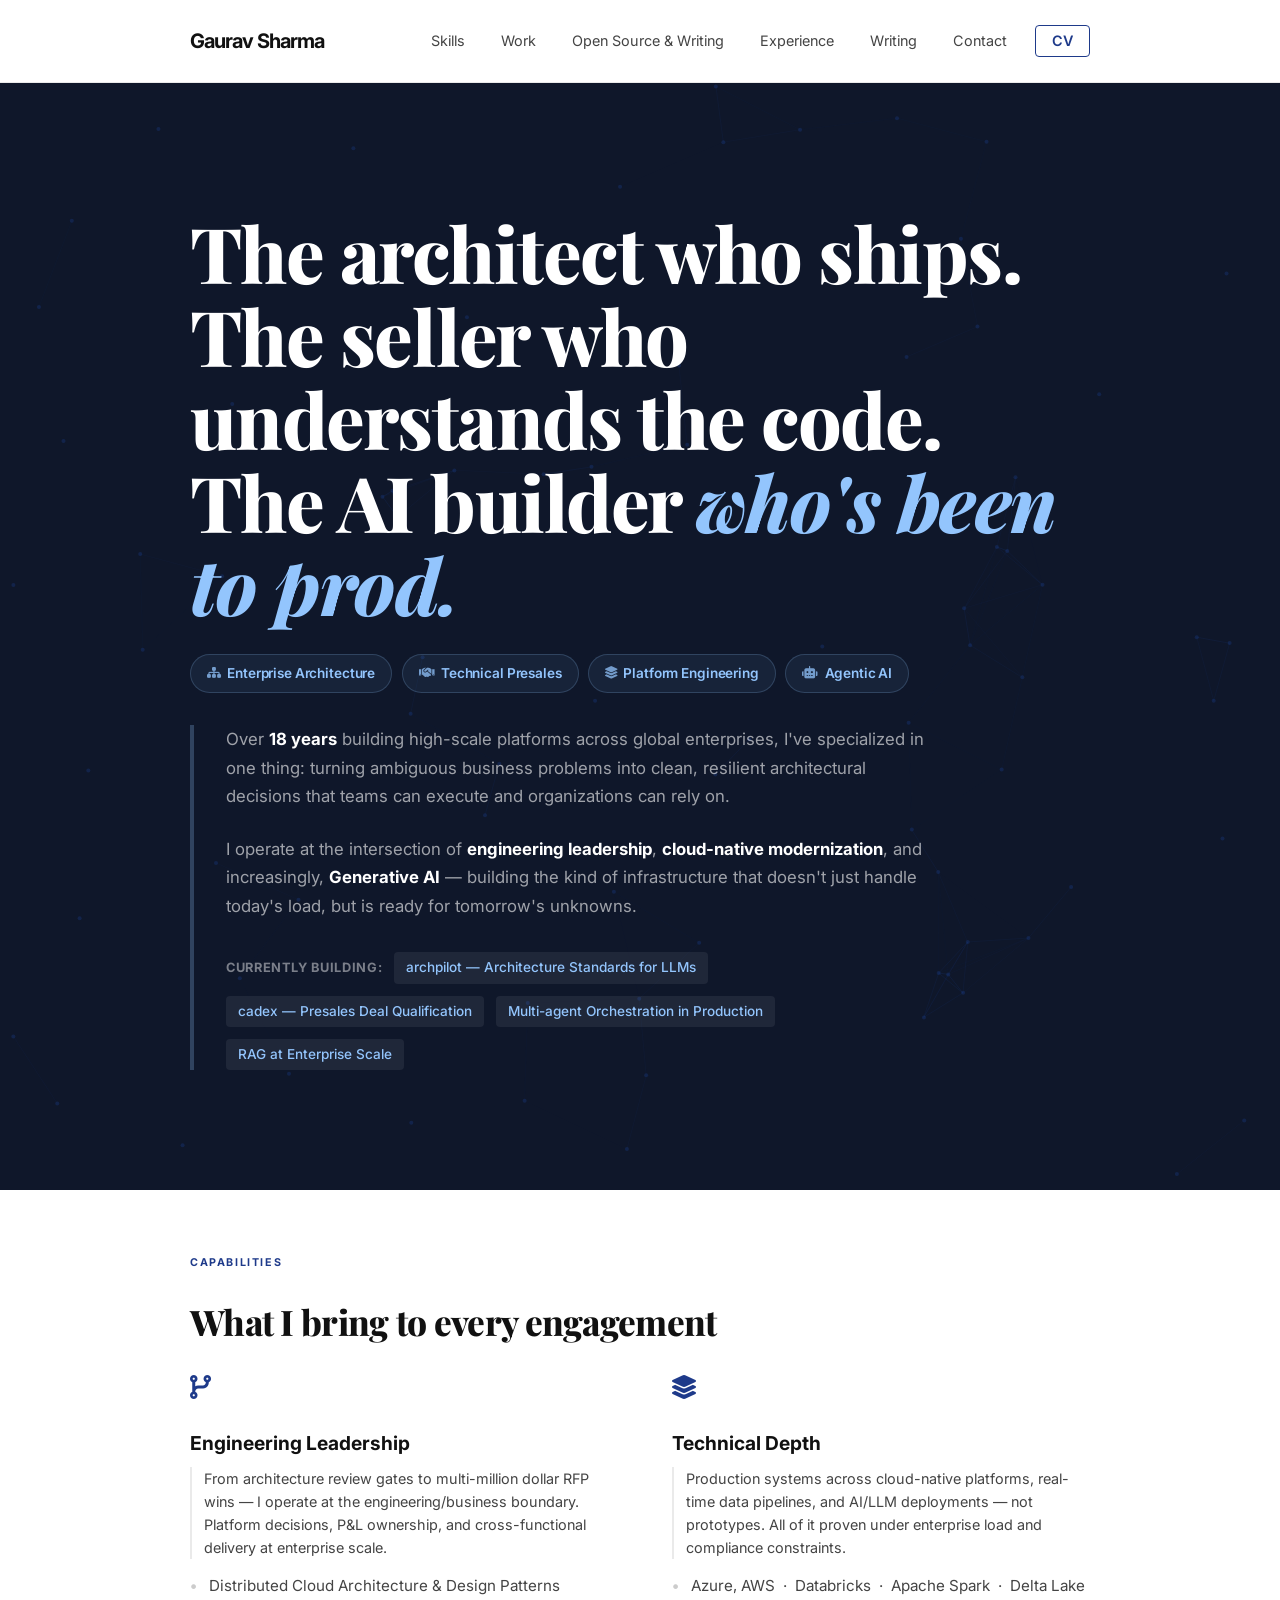
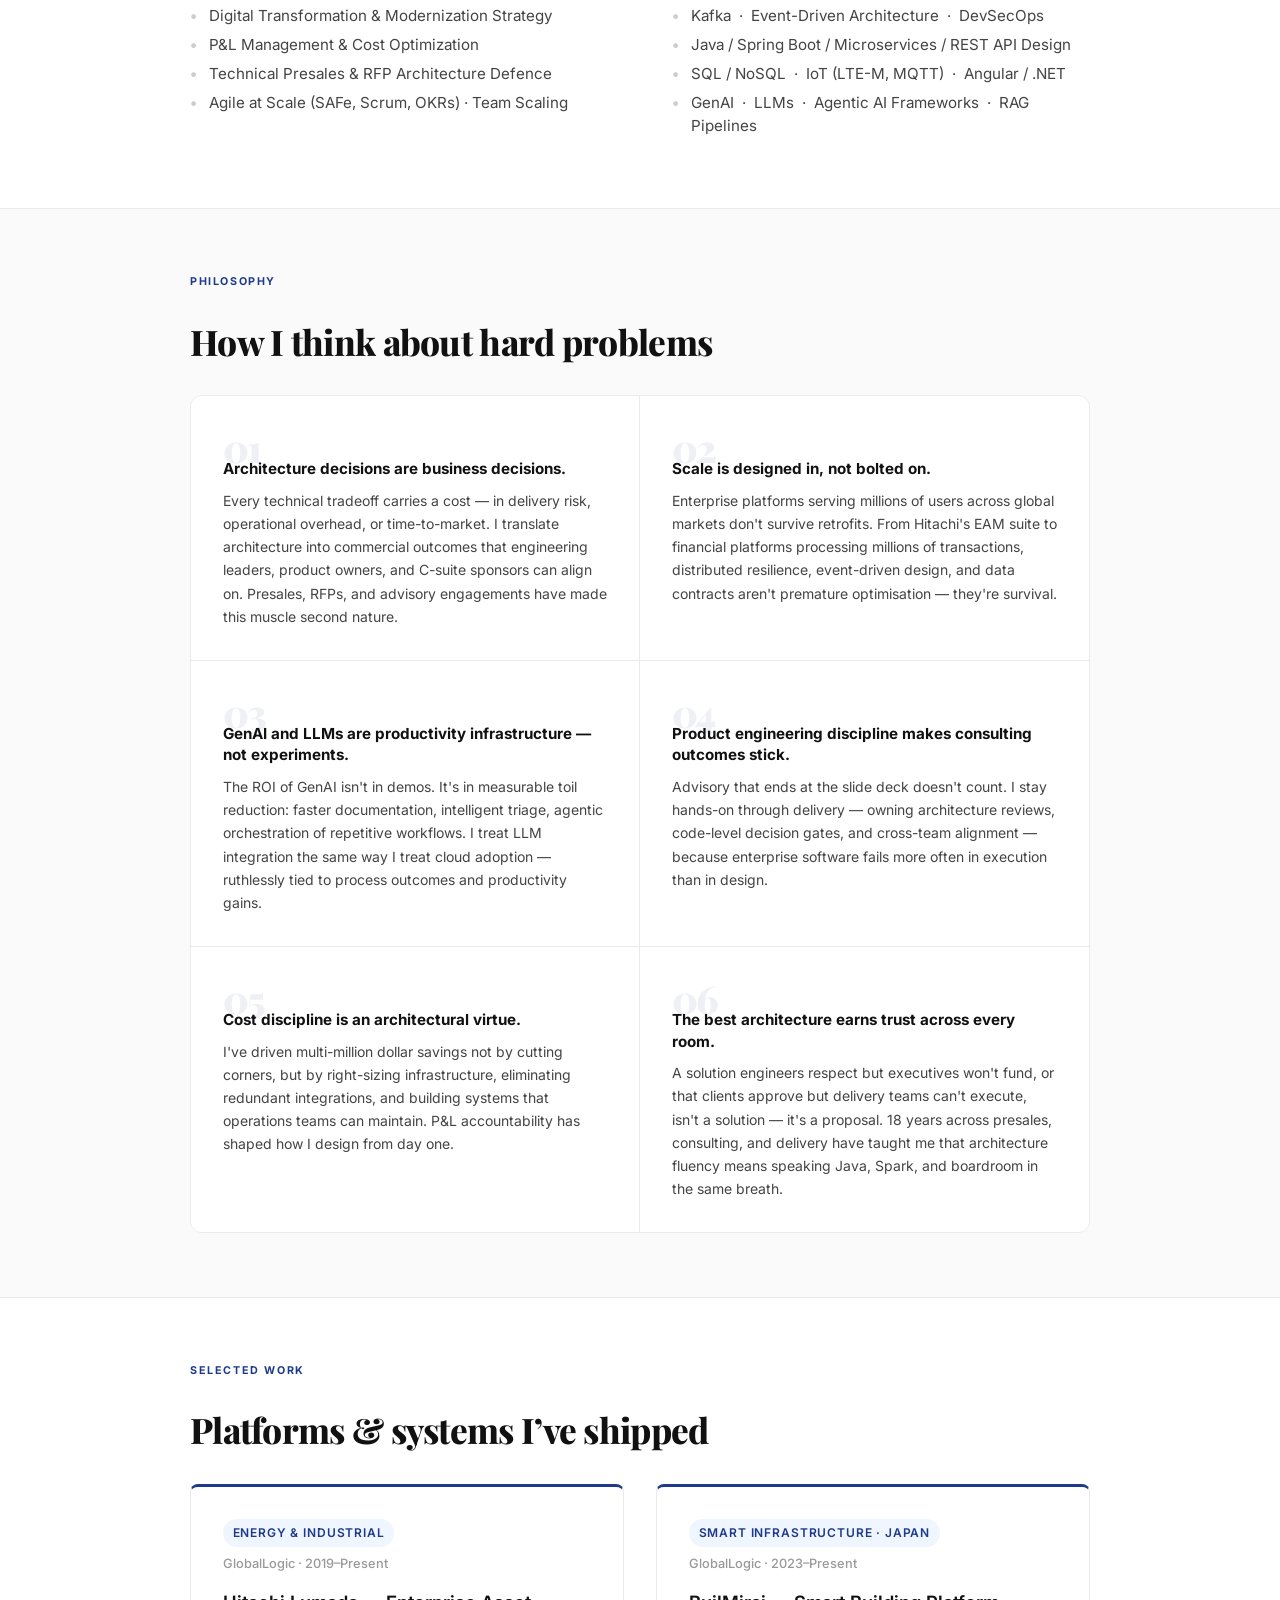
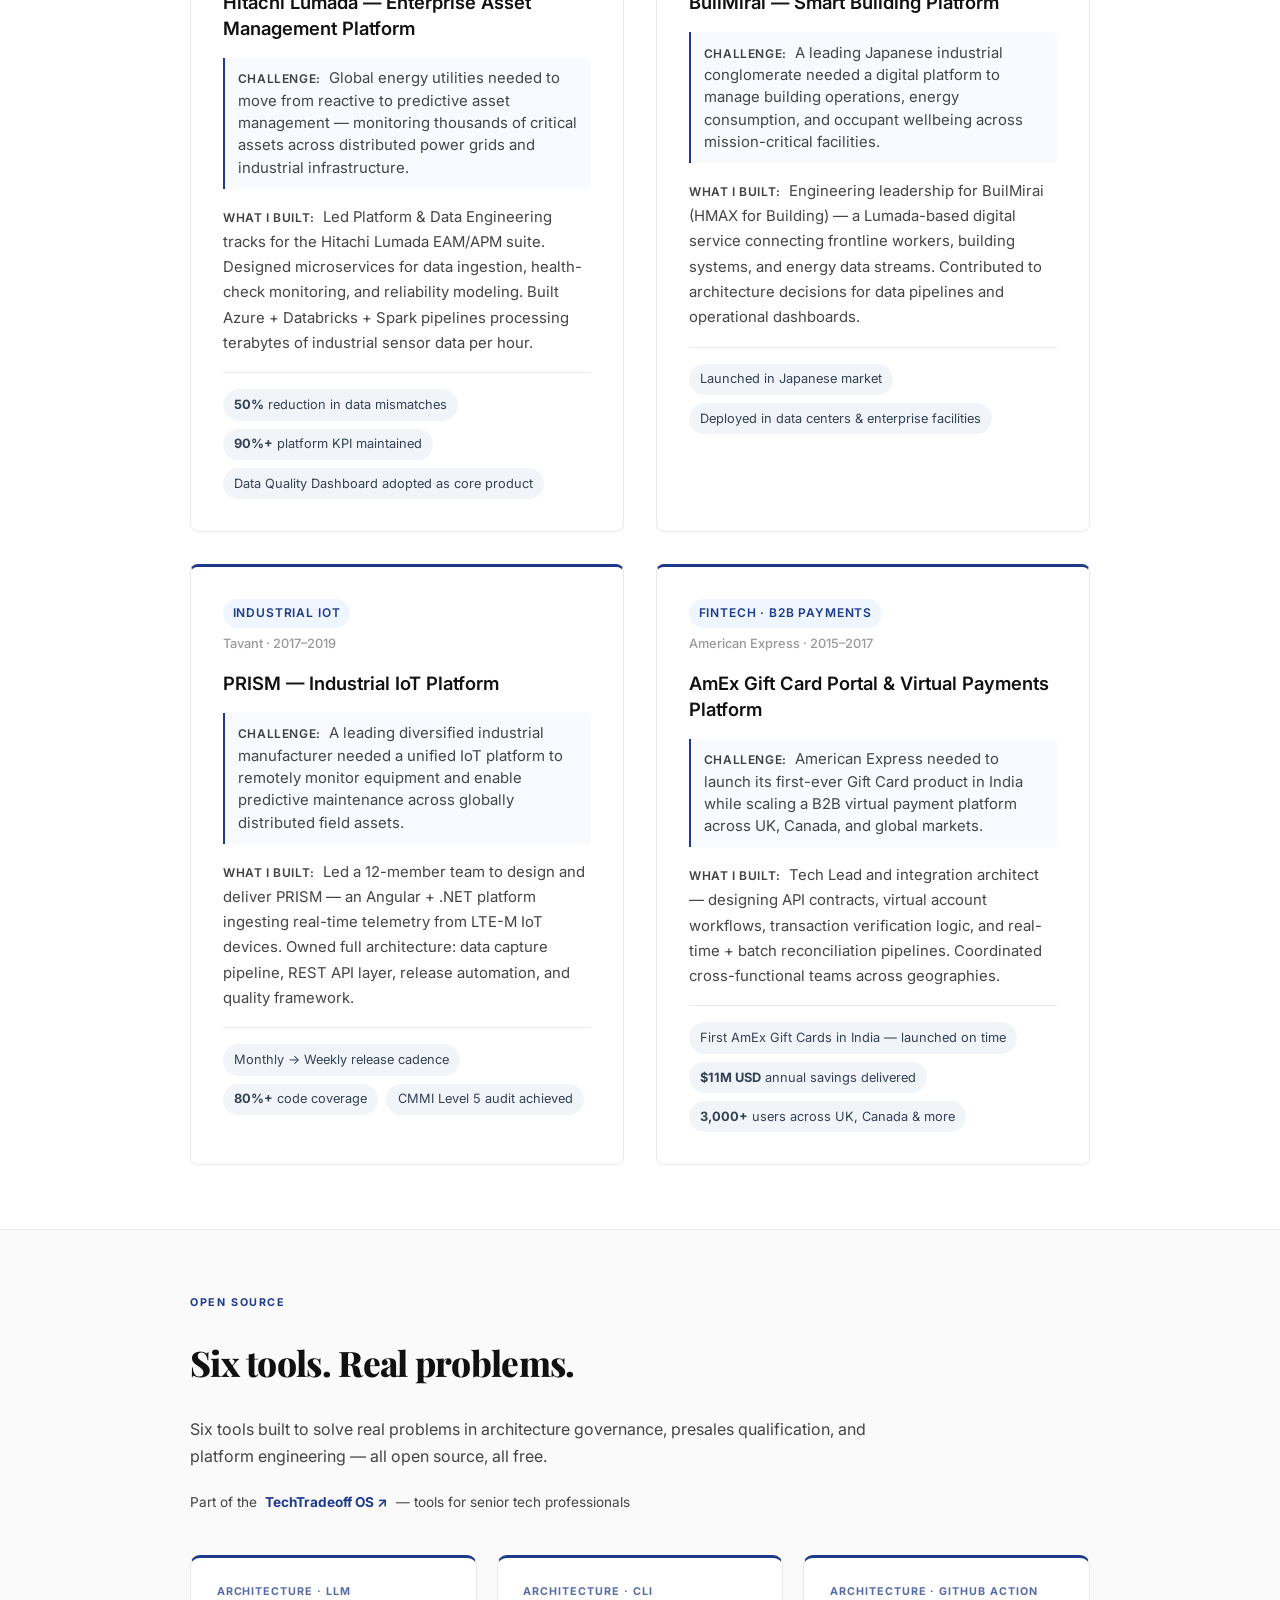
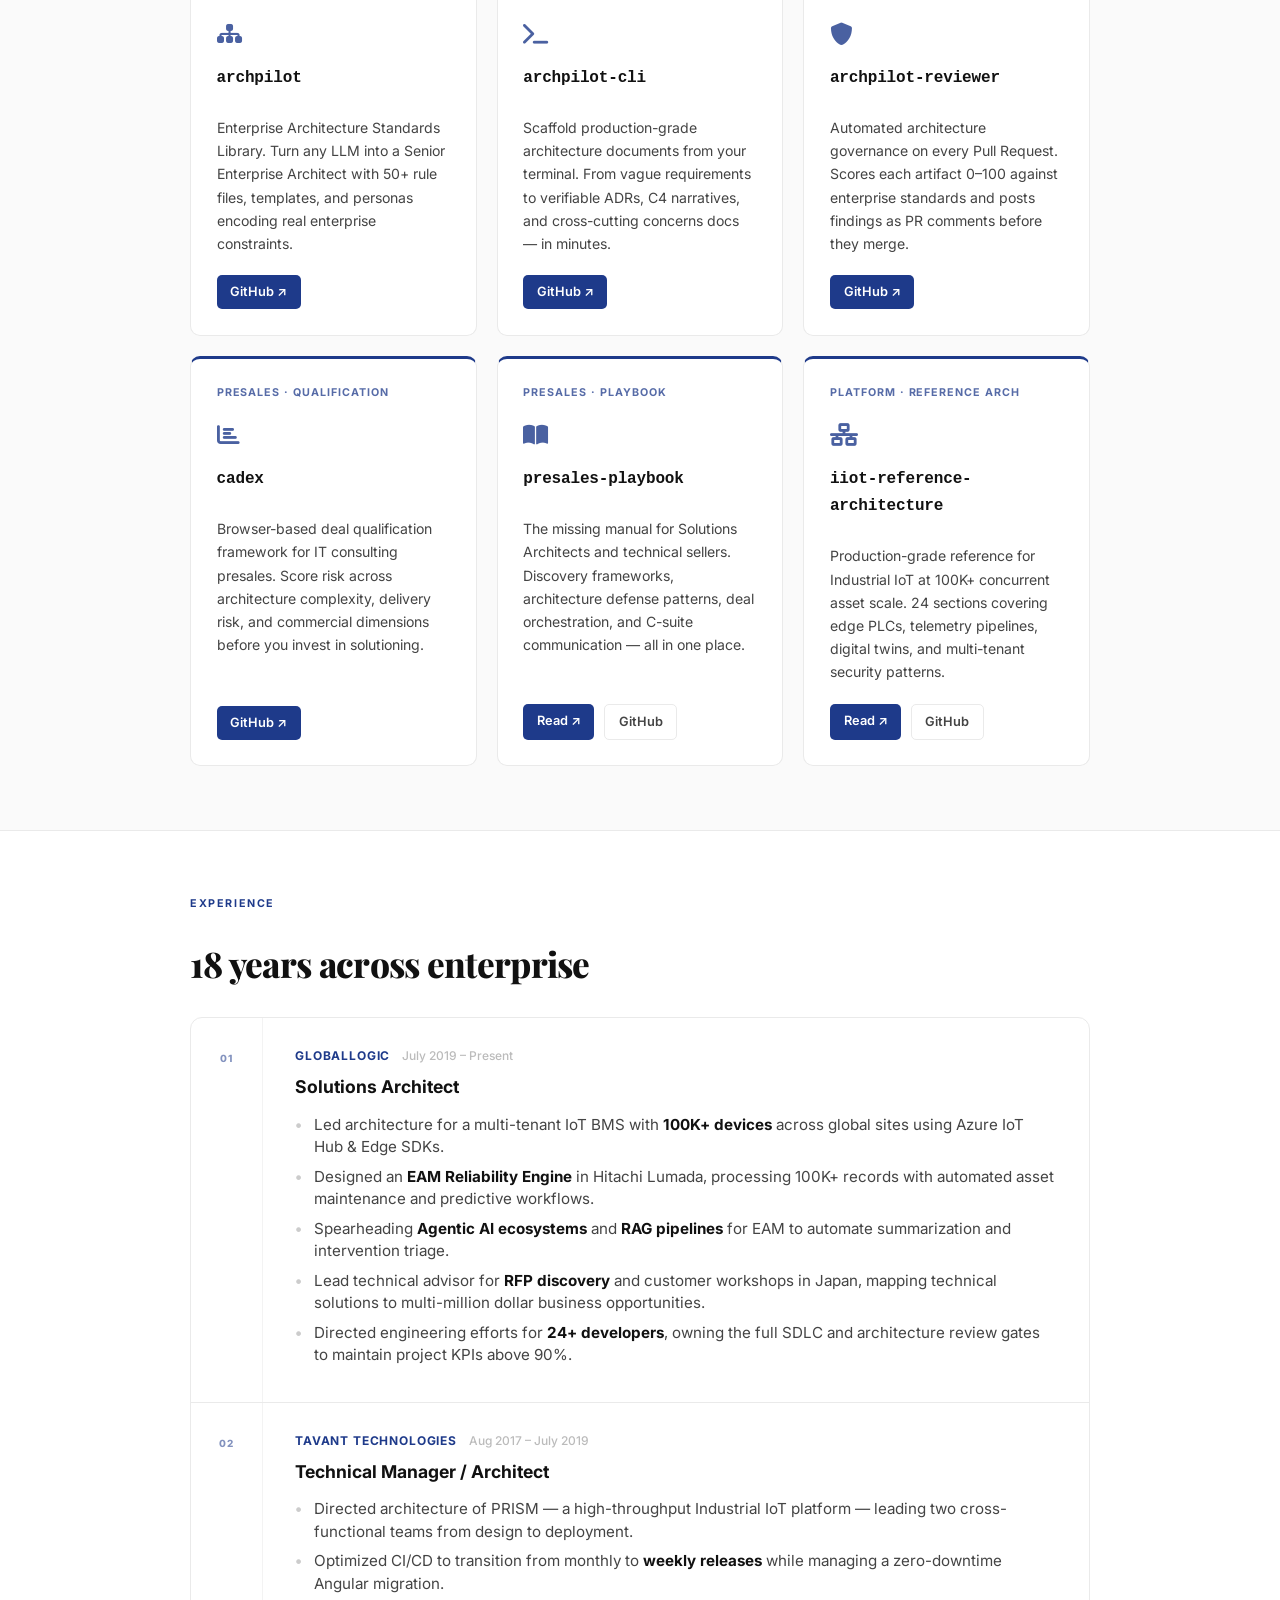
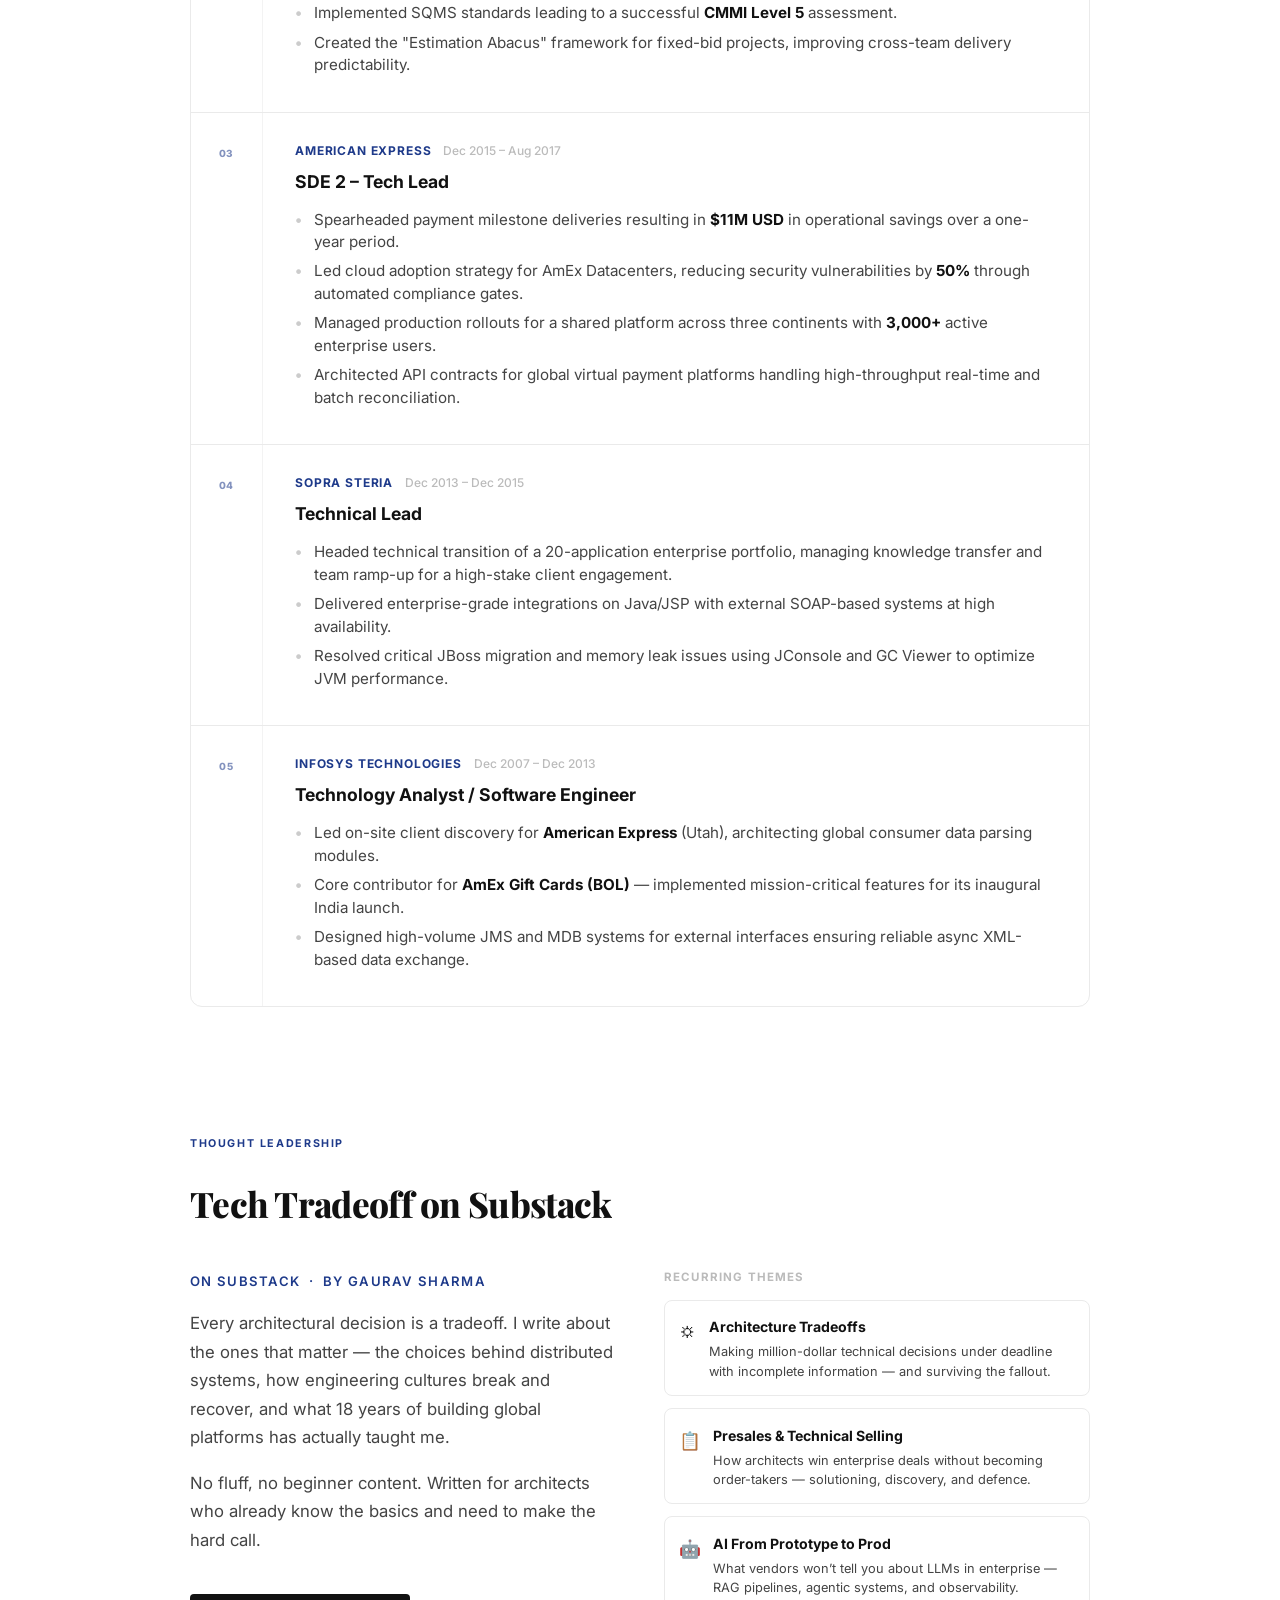
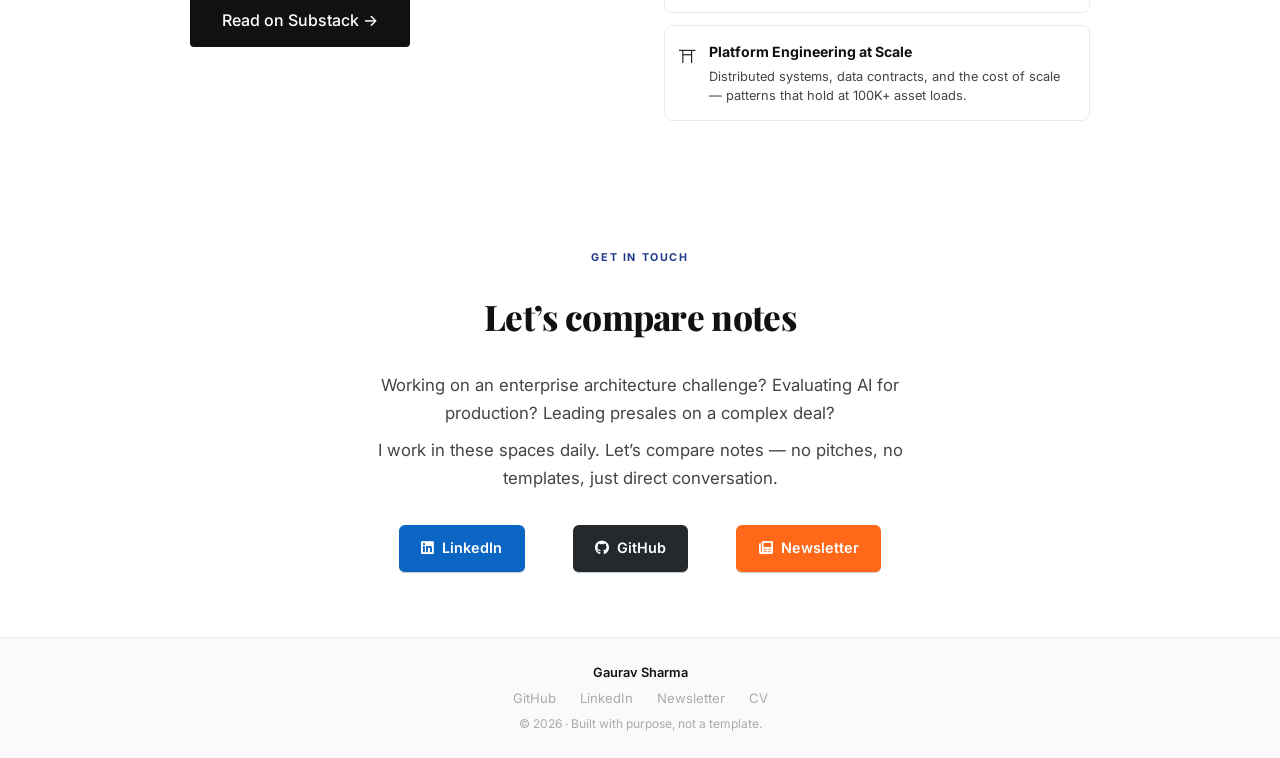
==== commit 56a64984: "Hero: new headline — architect/seller/AI builder" ====
--- a/index.html
+++ b/index.html
@@ -73,7 +73,7 @@
     <header class="hero" id="summary">
         <canvas id="neural-canvas" class="hero-canvas"></canvas>
         <div class="container">
-            <h1 class="hero-heading fade-in">Platforms that scale.<br>Deals that <em>close.</em><br>AI beyond the demo.</h1>
+            <h1 class="hero-heading fade-in">The architect who ships.<br>The seller who understands the code.<br>The AI builder <em>who's been to prod.</em></h1>
             <div class="hero-domains fade-in delay-1">
                 <span class="hd-chip"><i class="fas fa-sitemap"></i> Enterprise Architecture</span>
                 <span class="hd-chip"><i class="fas fa-handshake"></i> Technical Presales</span>
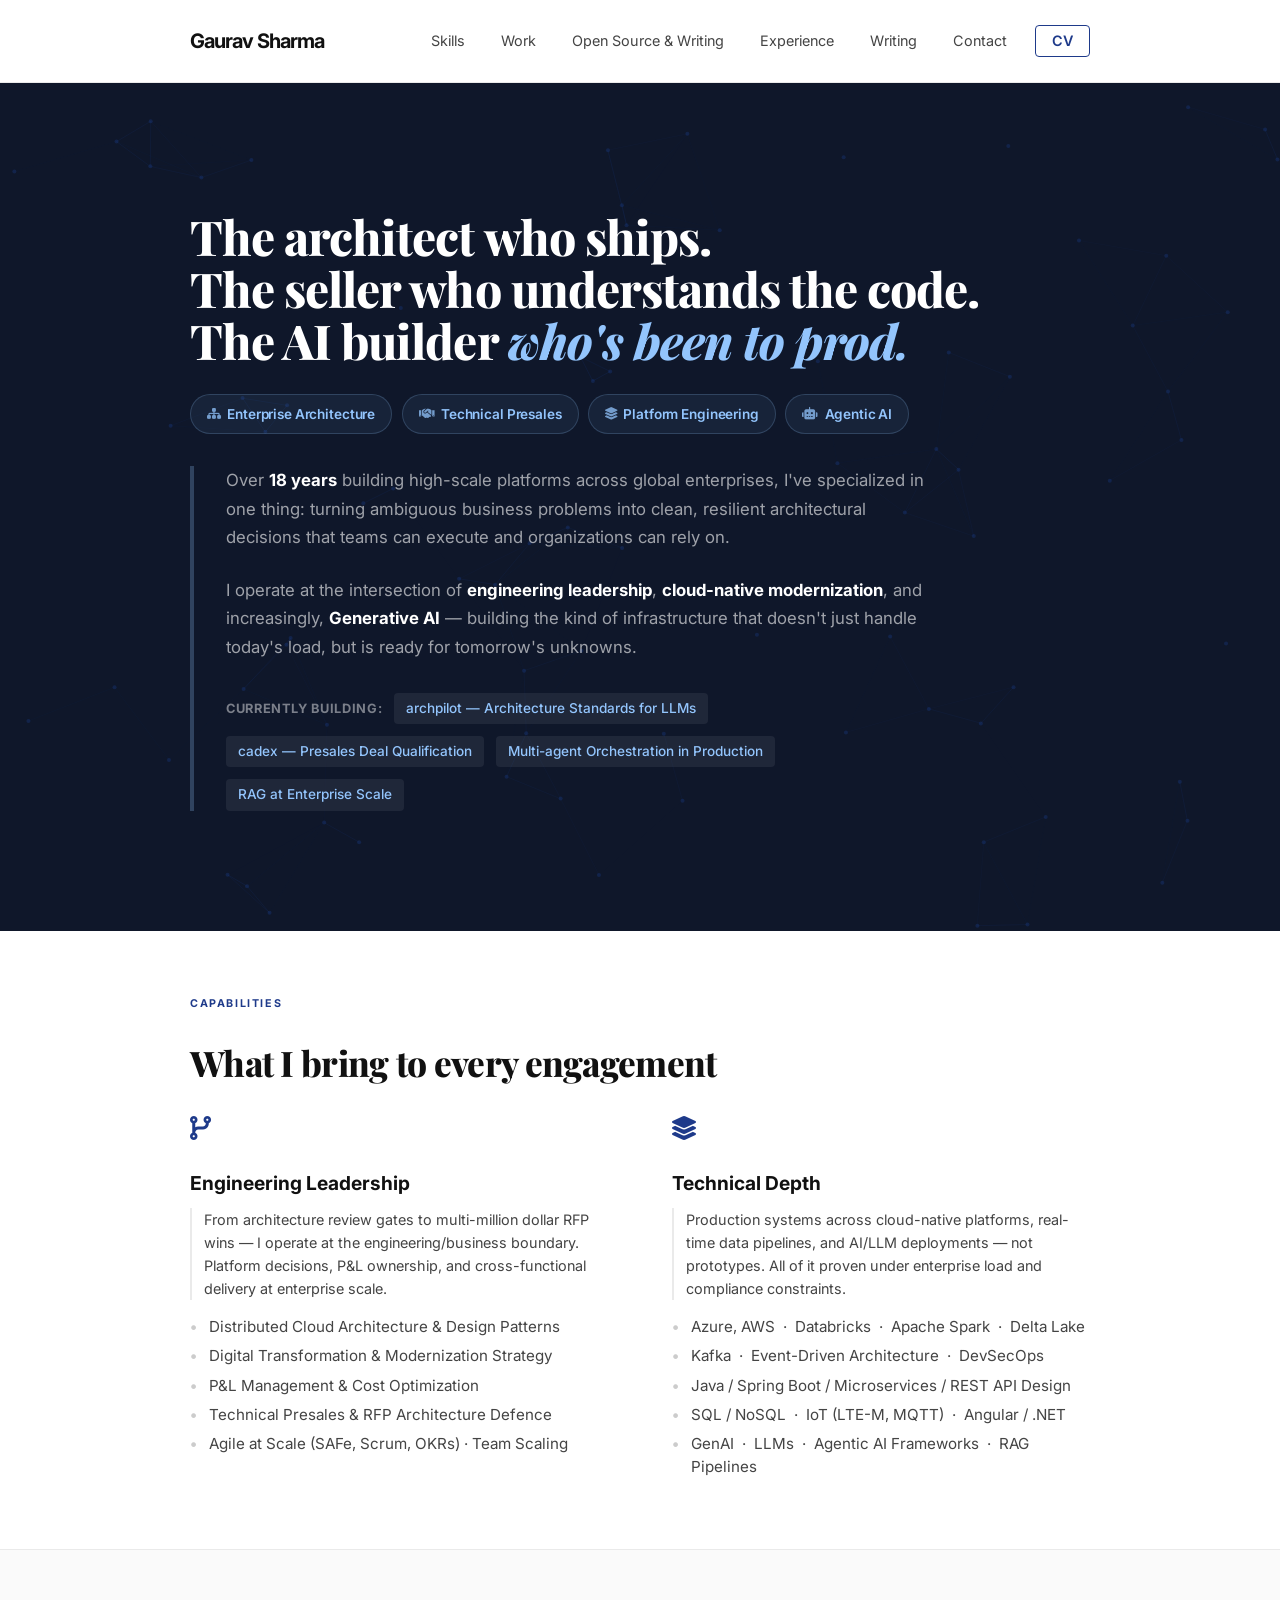
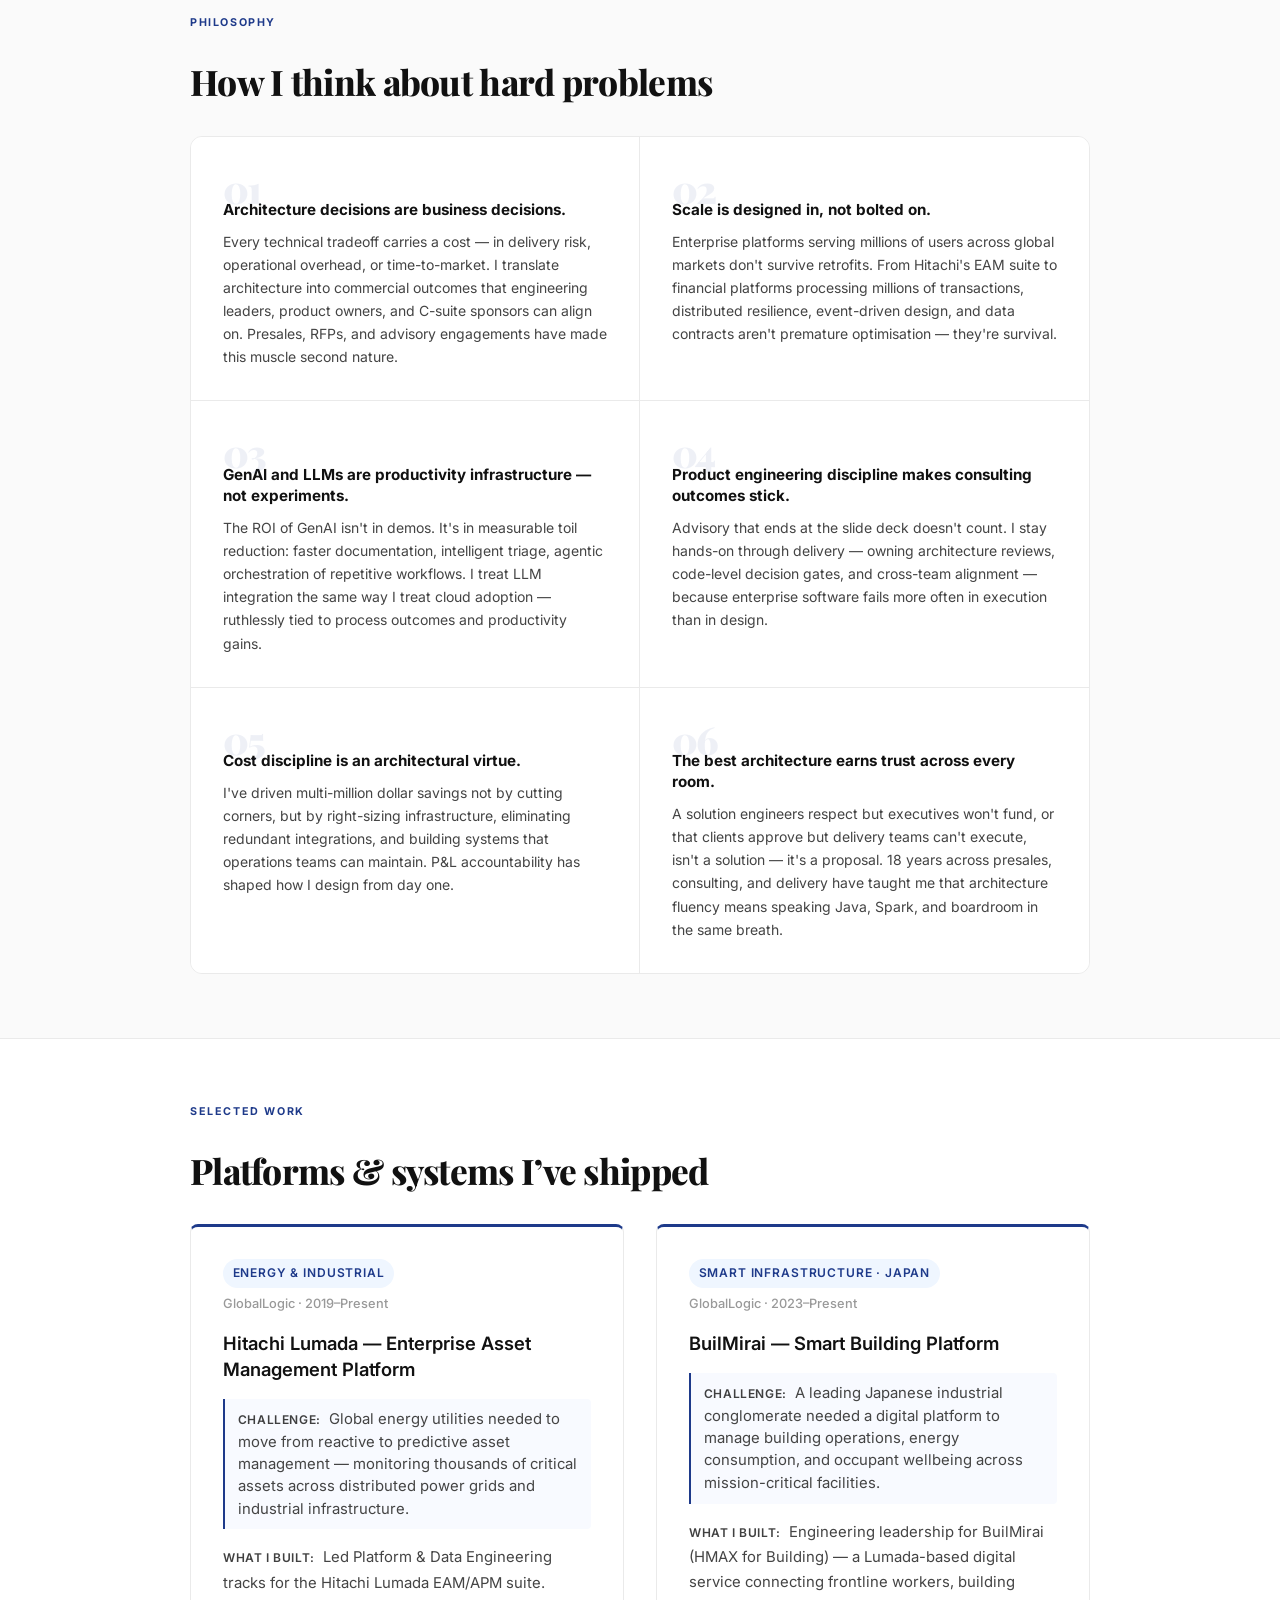
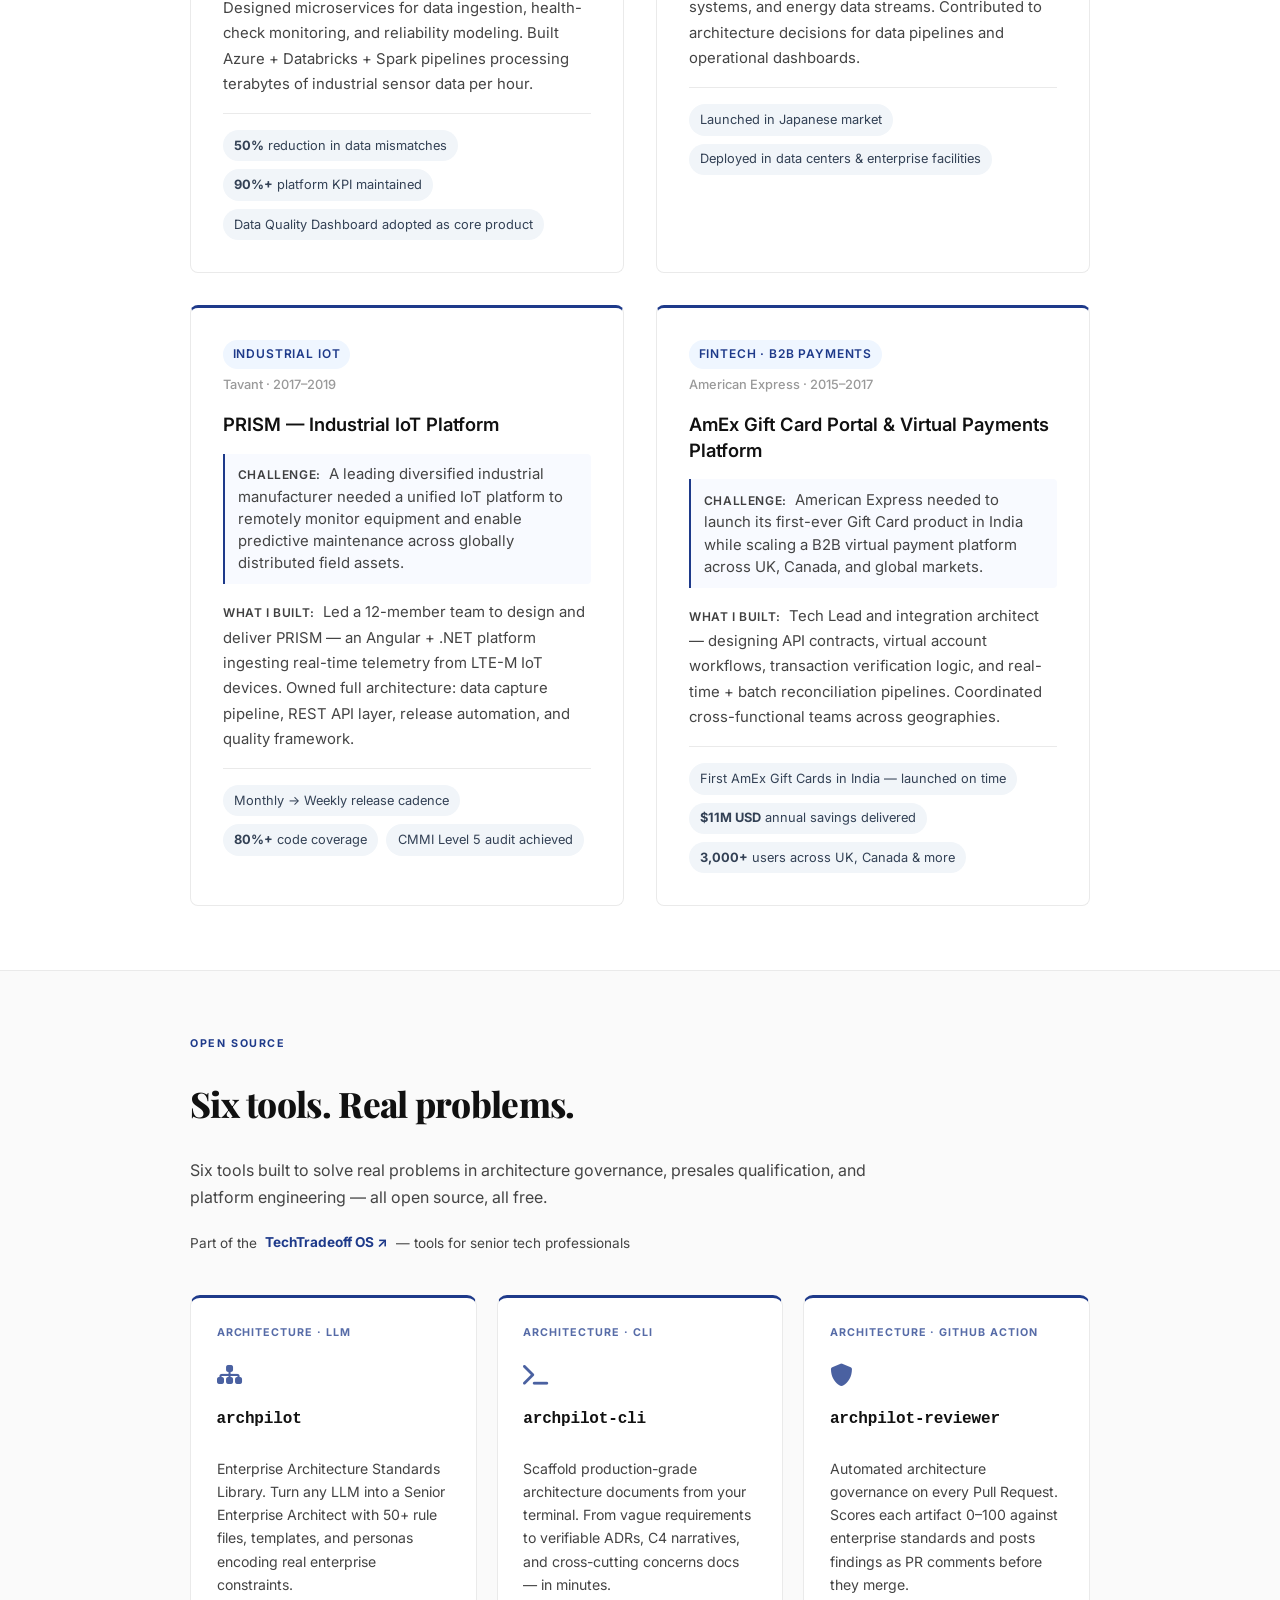
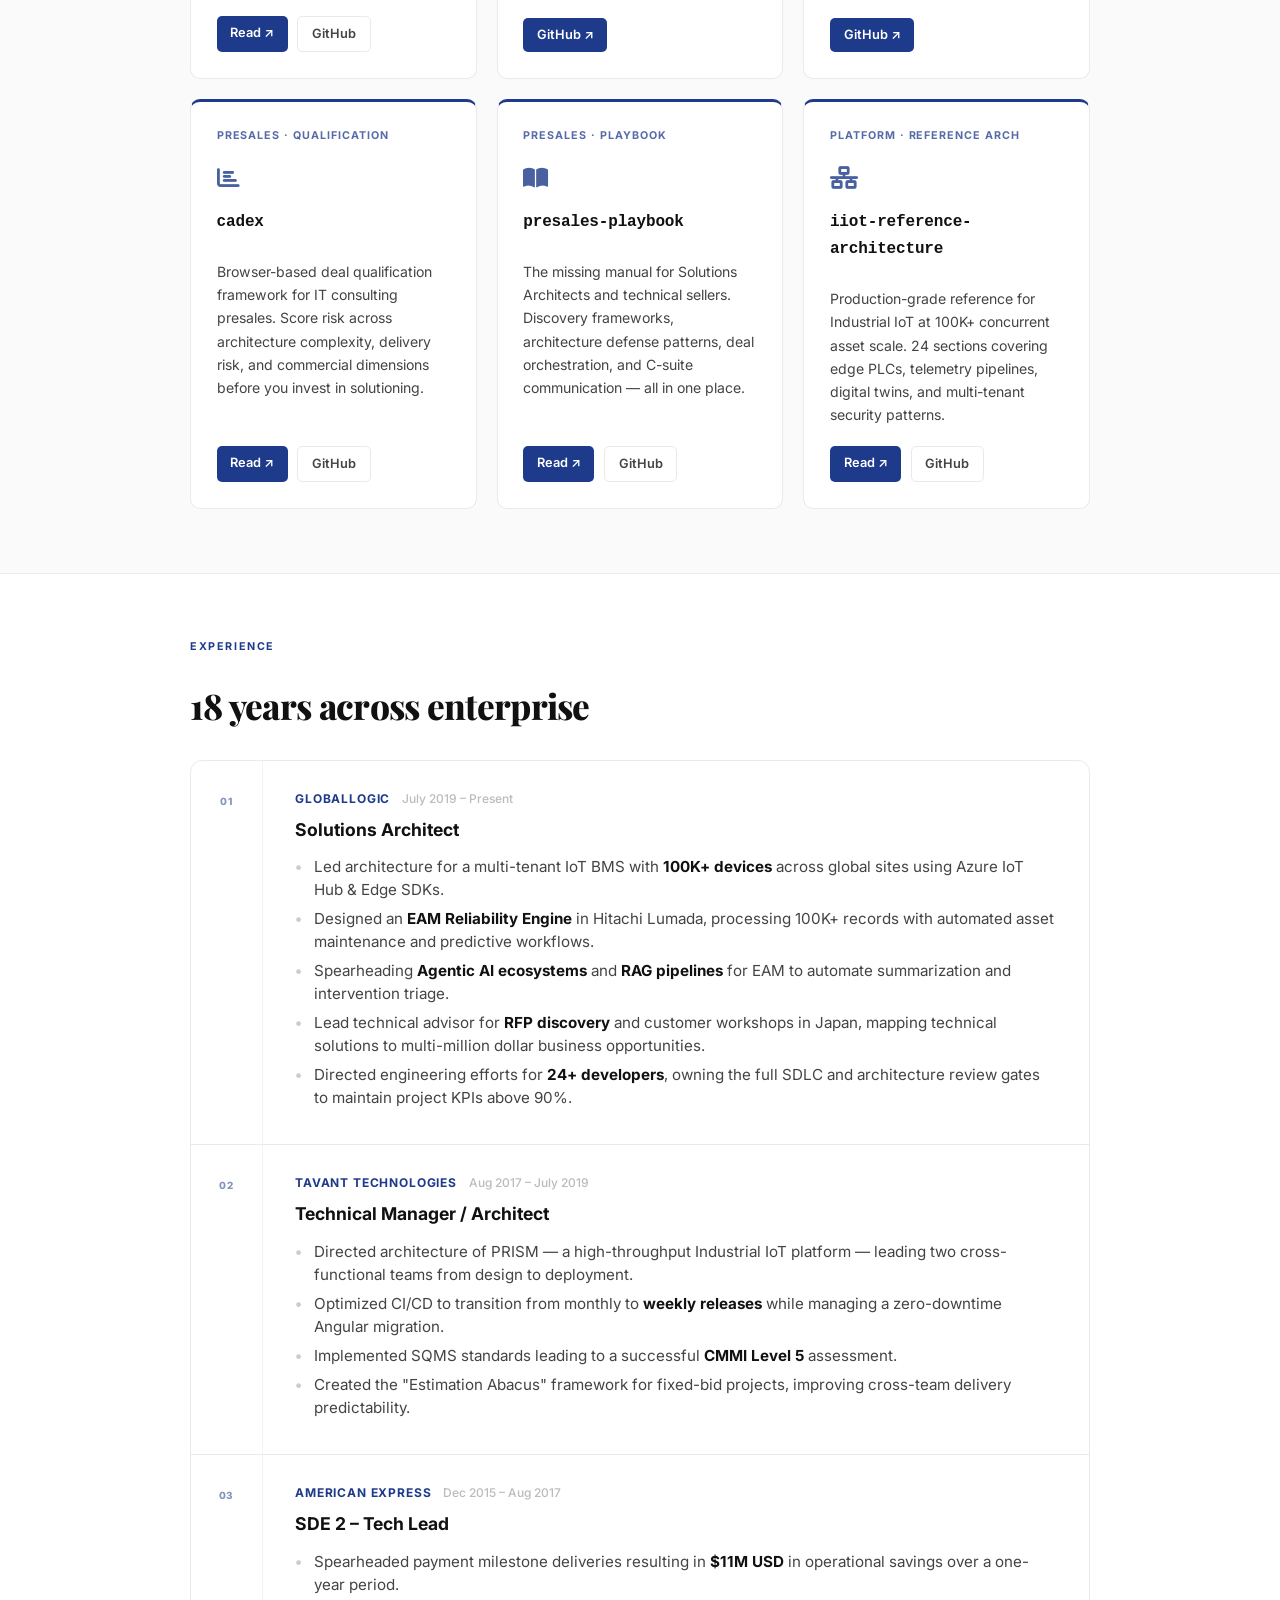
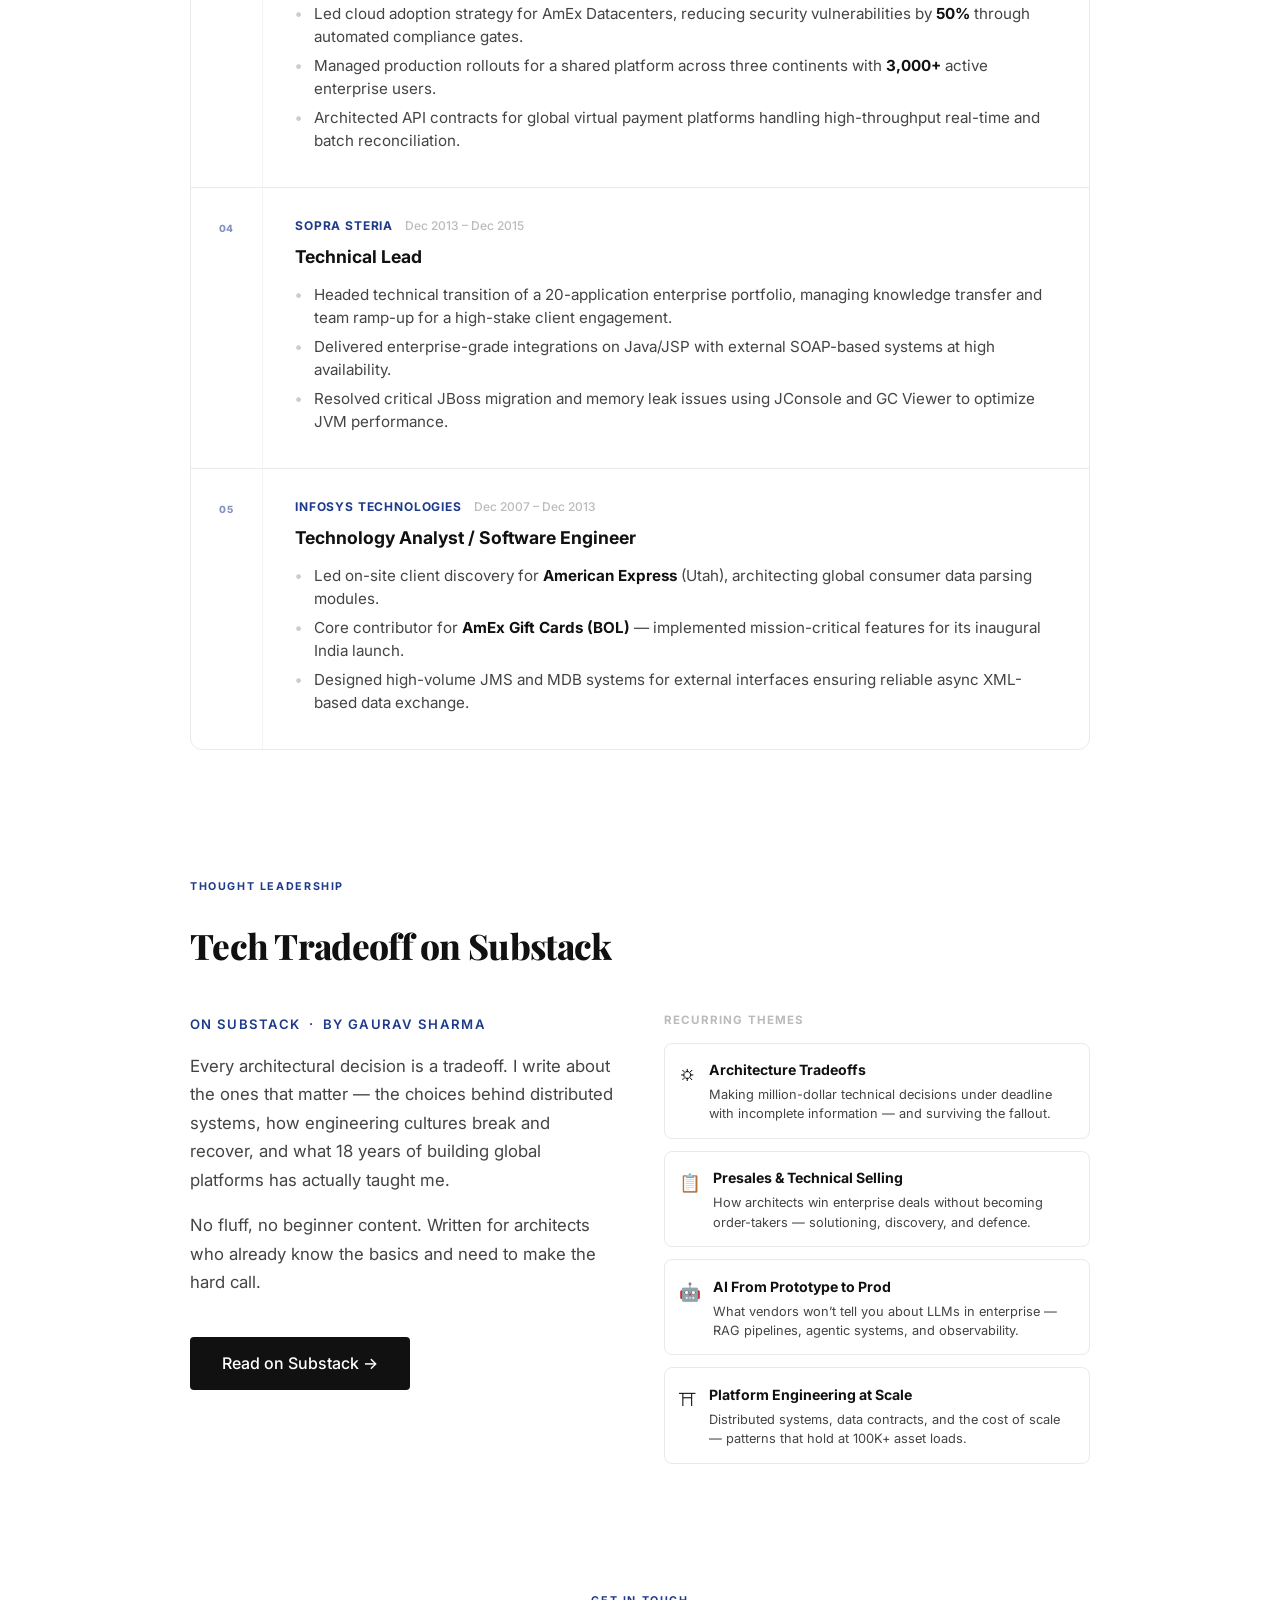
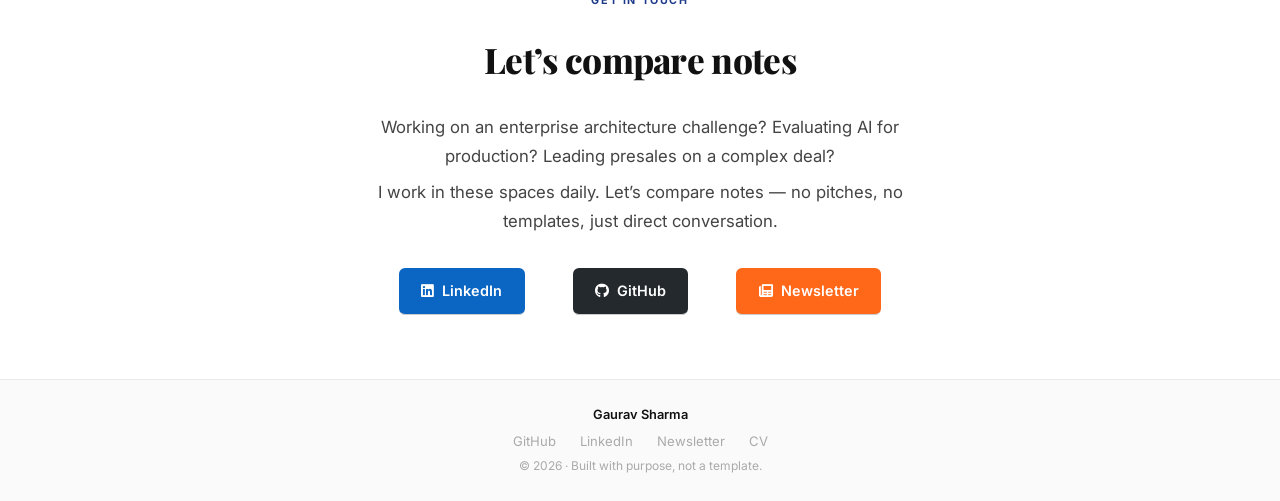
==== commit b4c75c5a: "OSS: add Read buttons for archpilot and cadex GitHub Pages sites" ====
--- a/index.html
+++ b/index.html
@@ -295,7 +295,8 @@
                     <h3>archpilot</h3>
                     <p>Enterprise Architecture Standards Library. Turn any LLM into a Senior Enterprise Architect with 50+ rule files, templates, and personas encoding real enterprise constraints.</p>
                     <div class="oss-card-links">
-                        <a href="https://github.com/gauravs19/archpilot" target="_blank" class="oss-btn-primary">GitHub &#8599;</a>
+                        <a href="https://gauravs19.github.io/archpilot/" target="_blank" class="oss-btn-primary">Read &#8599;</a>
+                        <a href="https://github.com/gauravs19/archpilot" target="_blank" class="oss-btn-ghost">GitHub</a>
                     </div>
                 </div>
 
@@ -325,7 +326,8 @@
                     <h3>cadex</h3>
                     <p>Browser-based deal qualification framework for IT consulting presales. Score risk across architecture complexity, delivery risk, and commercial dimensions before you invest in solutioning.</p>
                     <div class="oss-card-links">
-                        <a href="https://github.com/gauravs19/cadex" target="_blank" class="oss-btn-primary">GitHub &#8599;</a>
+                        <a href="https://gauravs19.github.io/cadex/" target="_blank" class="oss-btn-primary">Read &#8599;</a>
+                        <a href="https://github.com/gauravs19/cadex" target="_blank" class="oss-btn-ghost">GitHub</a>
                     </div>
                 </div>
 
--- a/style.css
+++ b/style.css
@@ -1044,7 +1044,7 @@
 /* ── HERO DARK OVERRIDES ── */
 .hero-heading {
     font-family: 'Playfair Display', Georgia, serif;
-    font-size: clamp(2.8rem, 6vw, 4.8rem);
+    font-size: clamp(1.9rem, 3.8vw, 3rem);
     font-weight: 800;
     line-height: 1.08;
     color: #fff;
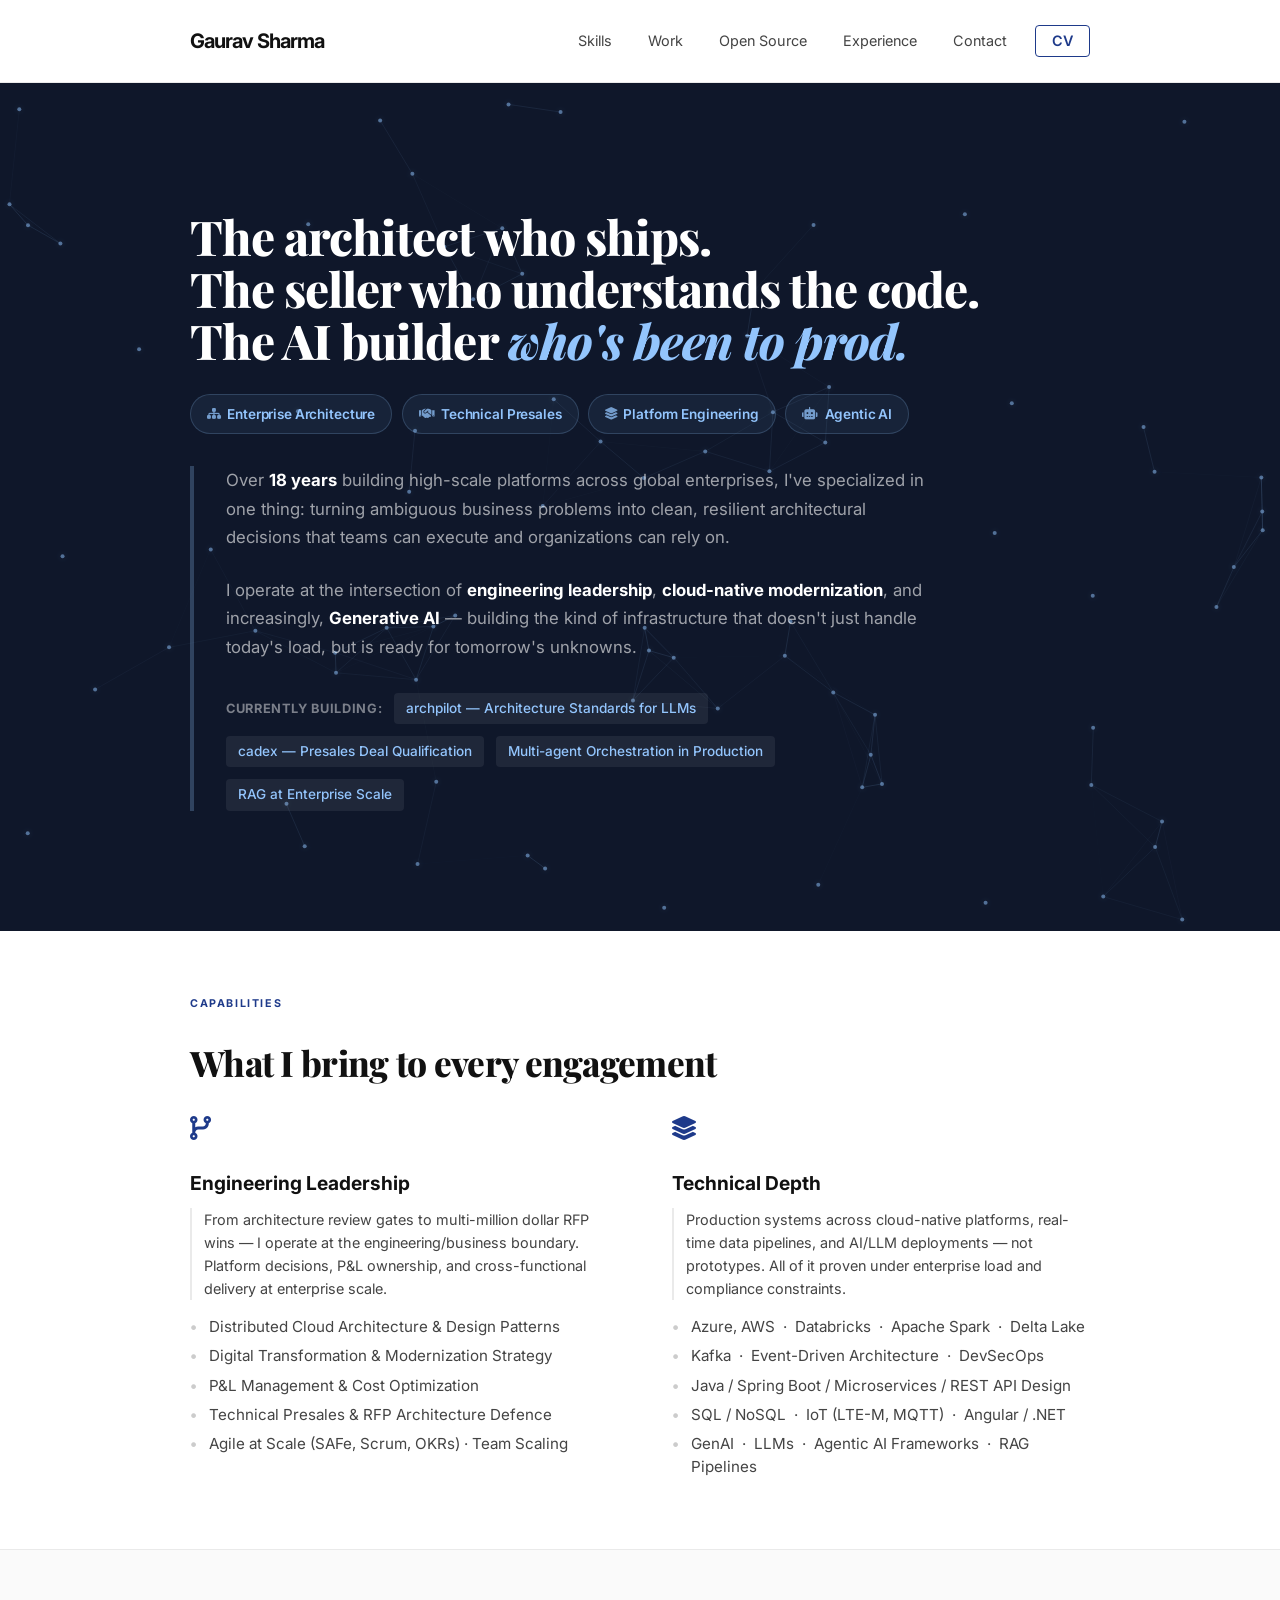
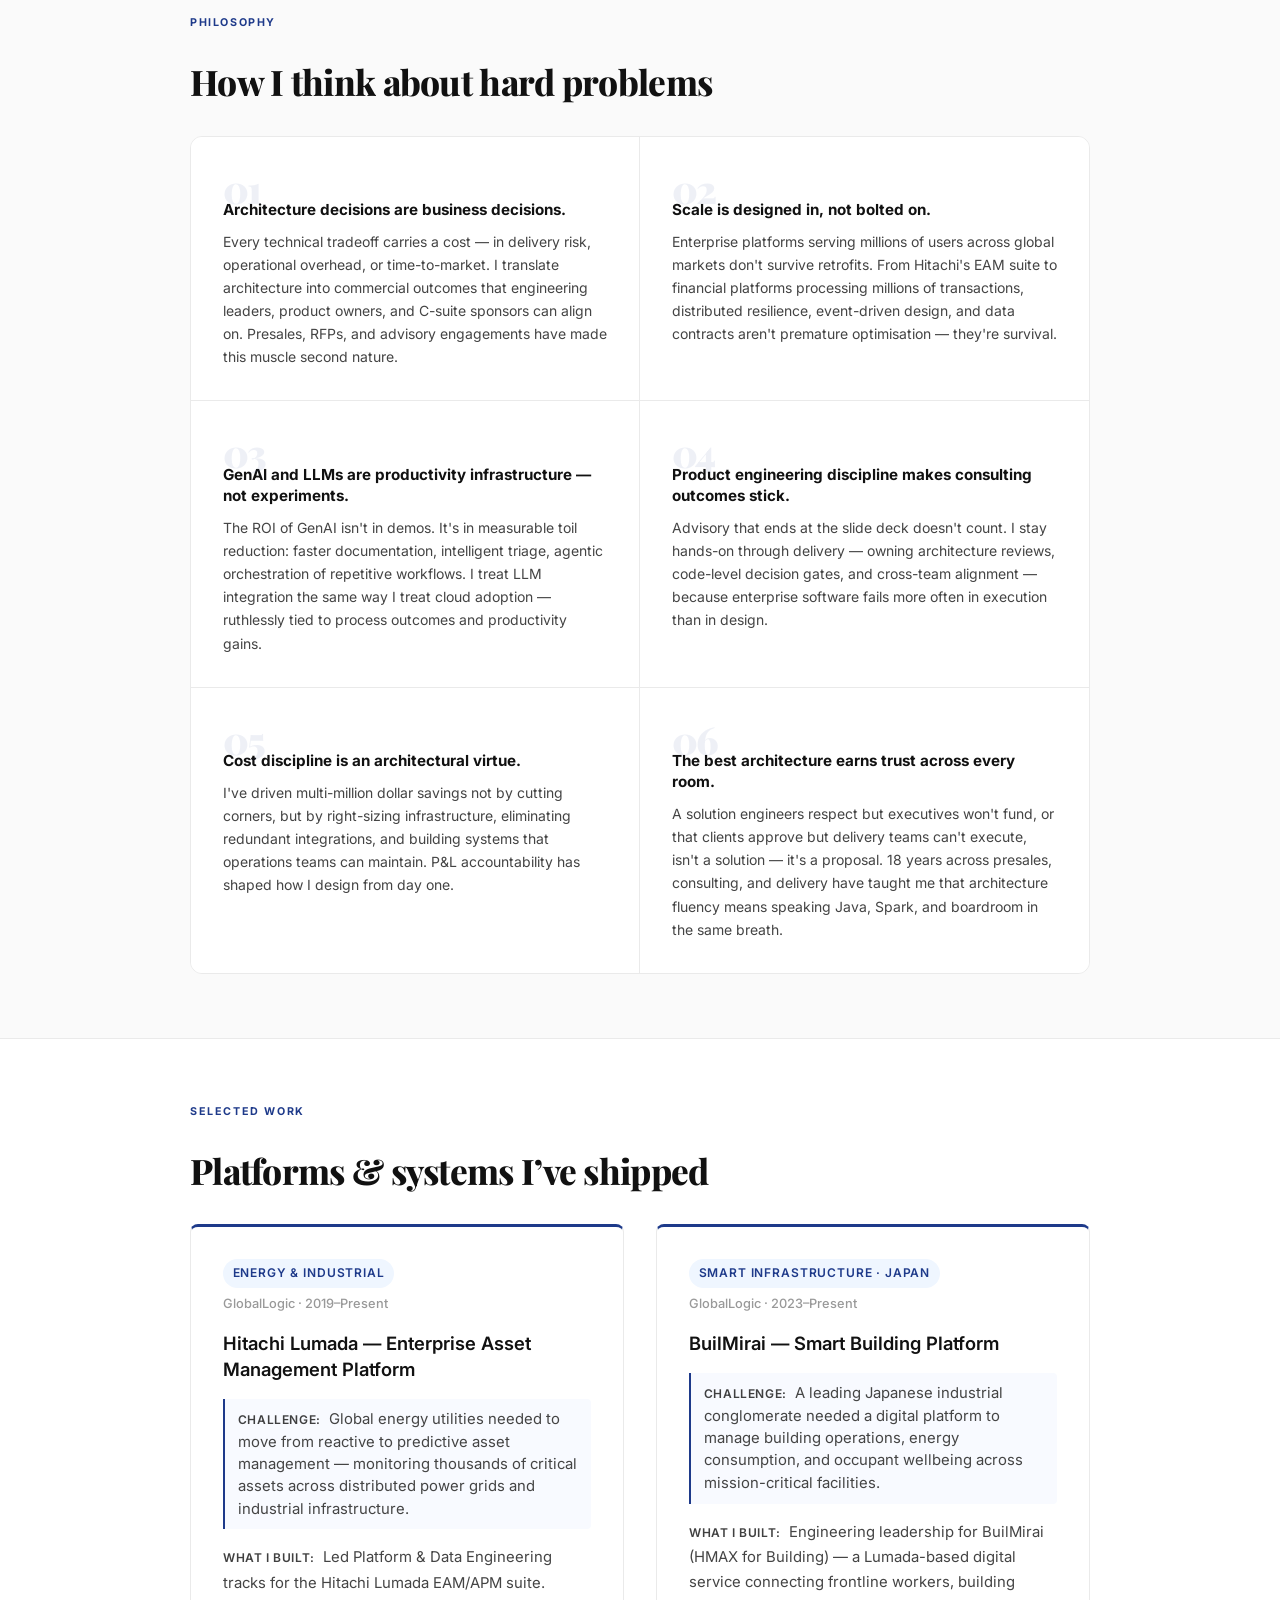
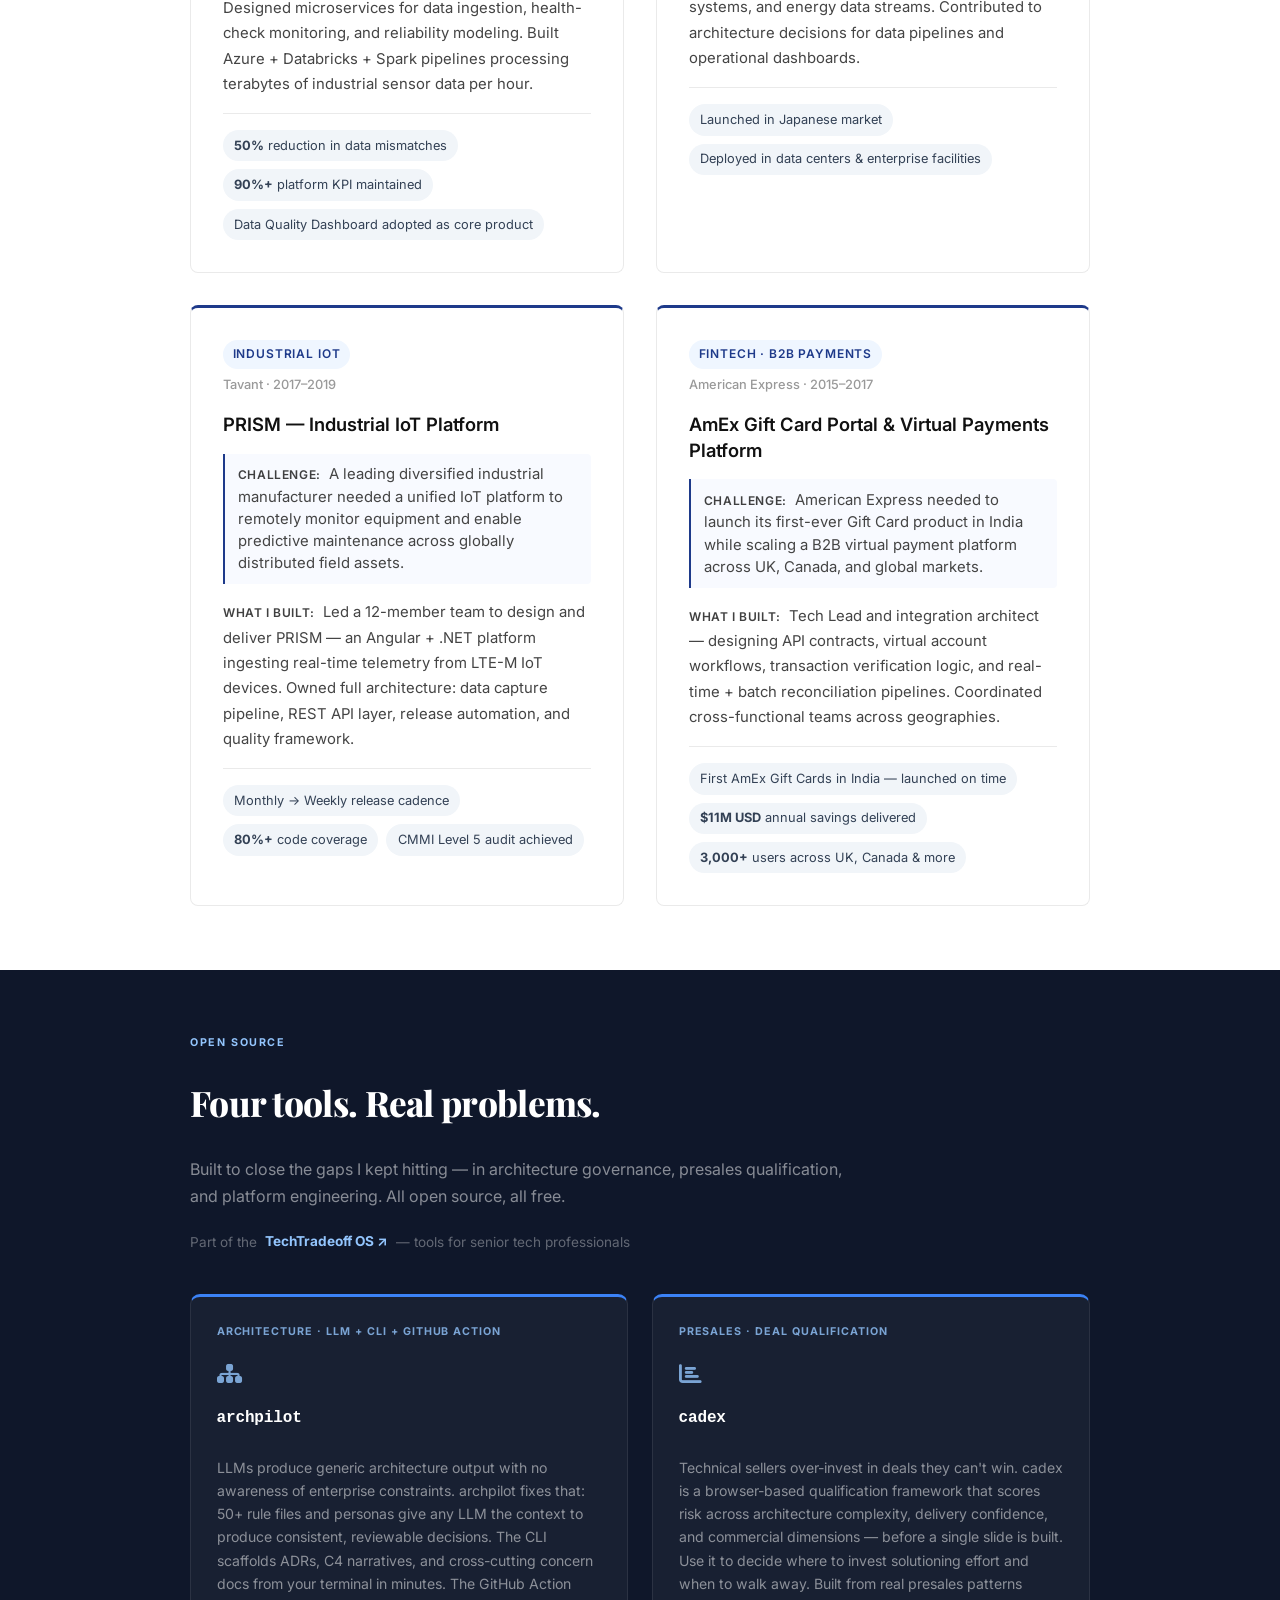
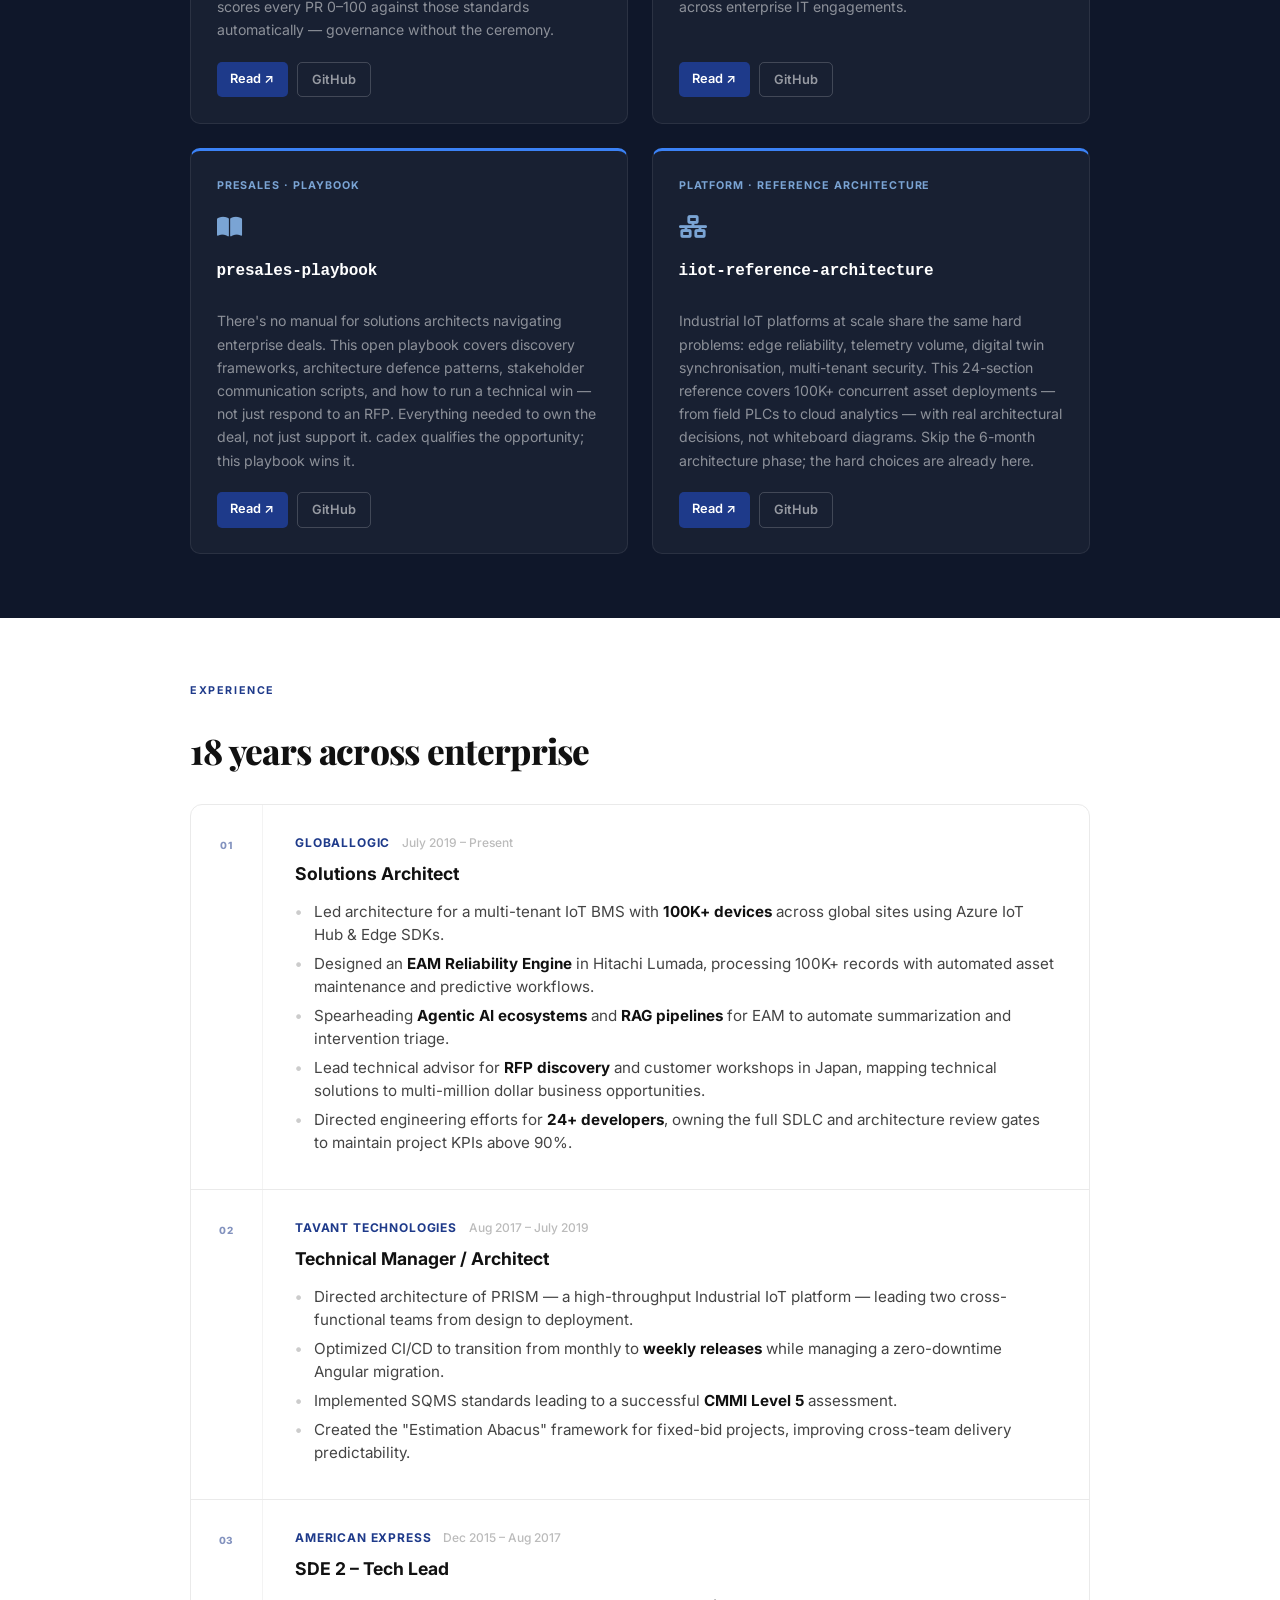
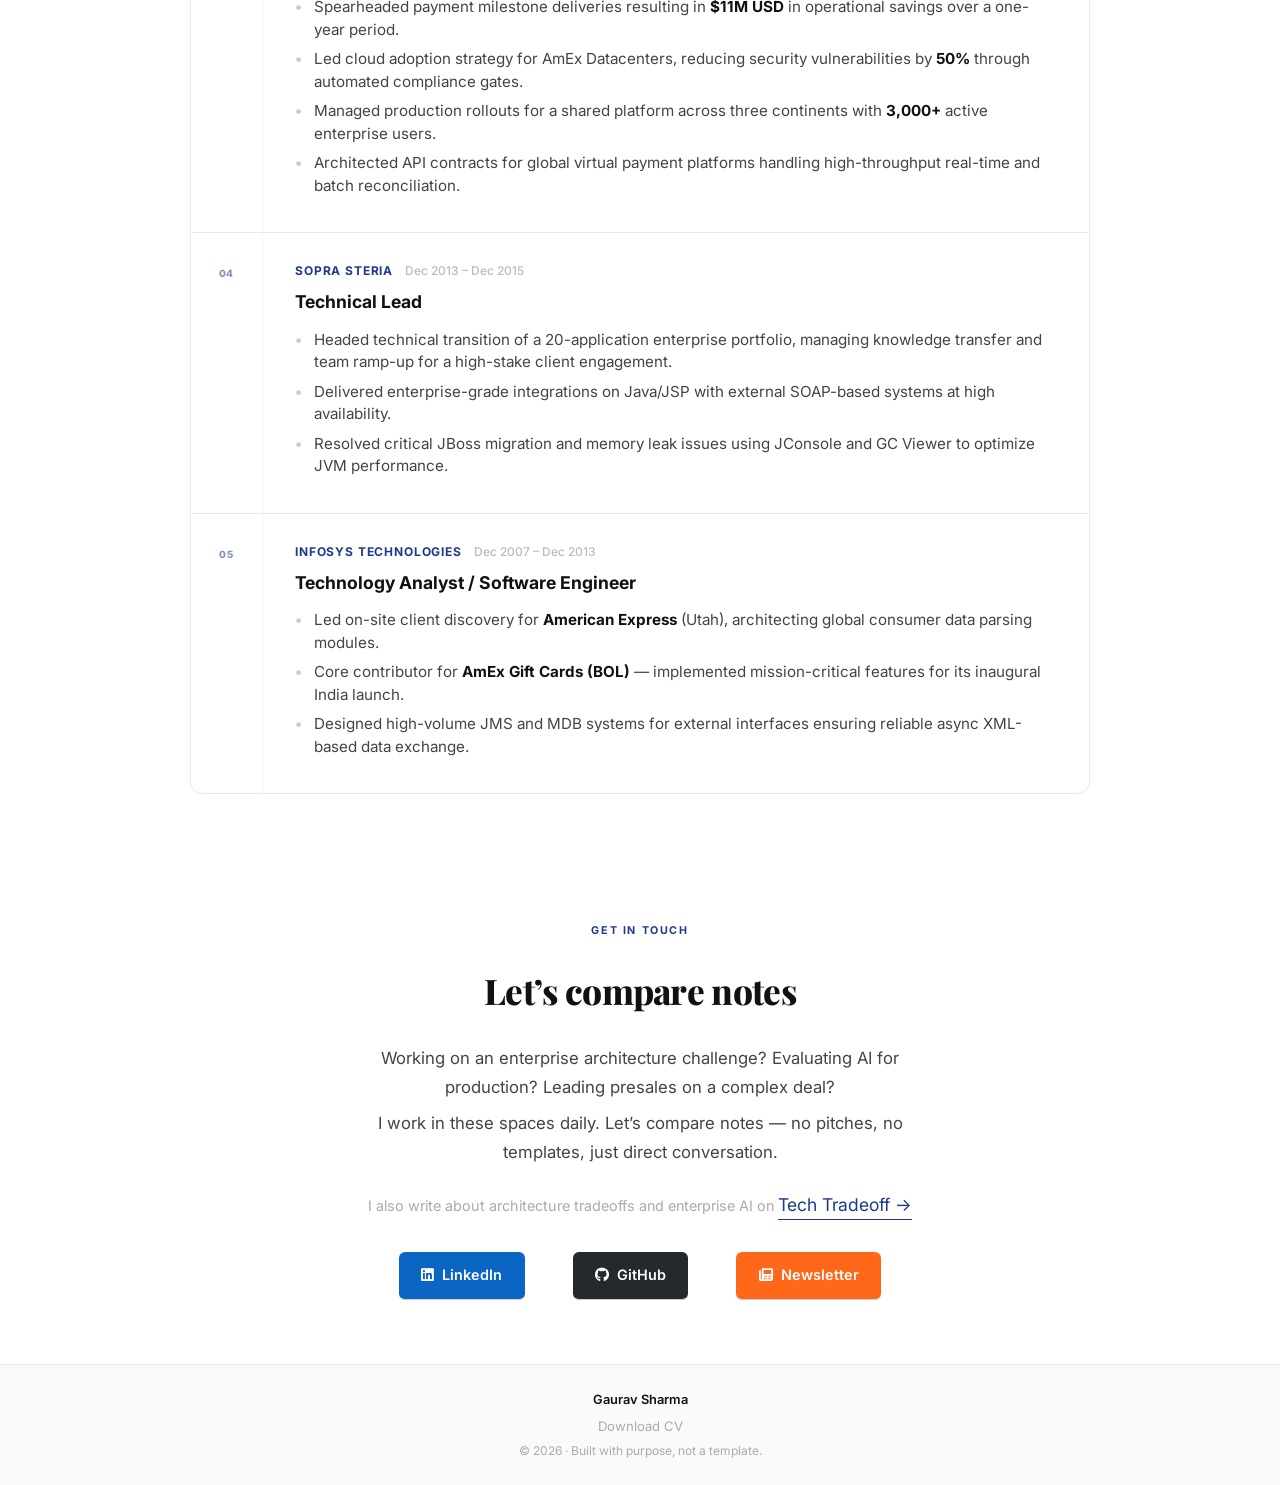
==== commit b73813be: "OSS: reduce to 4 cards with dark section, remove Thought Leadership, clean footer - Open Source sect" ====
--- a/index.html
+++ b/index.html
@@ -58,9 +58,8 @@
             <div class="nav-links" id="nav-links">
                 <a href="#skills">Skills</a>
                 <a href="#work">Work</a>
-                <a href="#projects">Open Source & Writing</a>
+                <a href="#projects">Open Source</a>
                 <a href="#experience">Experience</a>
-                <a href="#writing">Writing</a>
                 <a href="#contact">Contact</a>
                 <a href="Gaurav_Sharma_CV.pdf" target="_blank" class="nav-cv-btn">CV</a>
             </div>
@@ -277,23 +276,23 @@
         </div>
     </section>
 
-    <section id="projects" class="section alt-bg reveal">
+    <section id="projects" class="section section-dark reveal">
         <div class="container">
             <div class="overline">Open Source</div>
-            <h2 class="section-heading">Six tools. Real problems.</h2>
-            <p class="section-intro">Six tools built to solve real problems in architecture governance, presales qualification, and platform engineering — all open source, all free.</p>
+            <h2 class="section-heading">Four tools. Real problems.</h2>
+            <p class="section-intro">Built to close the gaps I kept hitting — in architecture governance, presales qualification, and platform engineering. All open source, all free.</p>
             <div class="oss-ecosystem-bar">
                 <span class="oss-ecosystem-label">Part of the</span>
                 <a href="https://techtradeoff.github.io" target="_blank" class="oss-ecosystem-link">TechTradeoff OS &#8599;</a>
                 <span class="oss-ecosystem-label">&mdash; tools for senior tech professionals</span>
             </div>
-            <div class="oss-grid">
+            <div class="oss-grid oss-grid-2col">
 
                 <div class="oss-card">
-                    <div class="oss-card-tag">Architecture · LLM</div>
+                    <div class="oss-card-tag">Architecture · LLM + CLI + GitHub Action</div>
                     <div class="oss-card-icon"><i class="fas fa-sitemap"></i></div>
                     <h3>archpilot</h3>
-                    <p>Enterprise Architecture Standards Library. Turn any LLM into a Senior Enterprise Architect with 50+ rule files, templates, and personas encoding real enterprise constraints.</p>
+                    <p>LLMs produce generic architecture output with no awareness of enterprise constraints. archpilot fixes that: 50+ rule files and personas give any LLM the context to produce consistent, reviewable decisions. The CLI scaffolds ADRs, C4 narratives, and cross-cutting concern docs from your terminal in minutes. The GitHub Action scores every PR 0&ndash;100 against those standards automatically — governance without the ceremony.</p>
                     <div class="oss-card-links">
                         <a href="https://gauravs19.github.io/archpilot/" target="_blank" class="oss-btn-primary">Read &#8599;</a>
                         <a href="https://github.com/gauravs19/archpilot" target="_blank" class="oss-btn-ghost">GitHub</a>
@@ -301,30 +300,10 @@
                 </div>
 
                 <div class="oss-card">
-                    <div class="oss-card-tag">Architecture · CLI</div>
-                    <div class="oss-card-icon"><i class="fas fa-terminal"></i></div>
-                    <h3>archpilot-cli</h3>
-                    <p>Scaffold production-grade architecture documents from your terminal. From vague requirements to verifiable ADRs, C4 narratives, and cross-cutting concerns docs — in minutes.</p>
-                    <div class="oss-card-links">
-                        <a href="https://github.com/gauravs19/archpilot-cli" target="_blank" class="oss-btn-primary">GitHub &#8599;</a>
-                    </div>
-                </div>
-
-                <div class="oss-card">
-                    <div class="oss-card-tag">Architecture · GitHub Action</div>
-                    <div class="oss-card-icon"><i class="fas fa-shield-alt"></i></div>
-                    <h3>archpilot-reviewer</h3>
-                    <p>Automated architecture governance on every Pull Request. Scores each artifact 0&ndash;100 against enterprise standards and posts findings as PR comments before they merge.</p>
-                    <div class="oss-card-links">
-                        <a href="https://github.com/gauravs19/archpilot-reviewer" target="_blank" class="oss-btn-primary">GitHub &#8599;</a>
-                    </div>
-                </div>
-
-                <div class="oss-card">
-                    <div class="oss-card-tag">Presales · Qualification</div>
+                    <div class="oss-card-tag">Presales · Deal Qualification</div>
                     <div class="oss-card-icon"><i class="fas fa-chart-bar"></i></div>
                     <h3>cadex</h3>
-                    <p>Browser-based deal qualification framework for IT consulting presales. Score risk across architecture complexity, delivery risk, and commercial dimensions before you invest in solutioning.</p>
+                    <p>Technical sellers over-invest in deals they can't win. cadex is a browser-based qualification framework that scores risk across architecture complexity, delivery confidence, and commercial dimensions — before a single slide is built. Use it to decide where to invest solutioning effort and when to walk away. Built from real presales patterns across enterprise IT engagements.</p>
                     <div class="oss-card-links">
                         <a href="https://gauravs19.github.io/cadex/" target="_blank" class="oss-btn-primary">Read &#8599;</a>
                         <a href="https://github.com/gauravs19/cadex" target="_blank" class="oss-btn-ghost">GitHub</a>
@@ -335,7 +314,7 @@
                     <div class="oss-card-tag">Presales · Playbook</div>
                     <div class="oss-card-icon"><i class="fas fa-book-open"></i></div>
                     <h3>presales-playbook</h3>
-                    <p>The missing manual for Solutions Architects and technical sellers. Discovery frameworks, architecture defense patterns, deal orchestration, and C-suite communication — all in one place.</p>
+                    <p>There's no manual for solutions architects navigating enterprise deals. This open playbook covers discovery frameworks, architecture defence patterns, stakeholder communication scripts, and how to run a technical win — not just respond to an RFP. Everything needed to own the deal, not just support it. cadex qualifies the opportunity; this playbook wins it.</p>
                     <div class="oss-card-links">
                         <a href="https://gauravs19.github.io/presales-playbook" target="_blank" class="oss-btn-primary">Read &#8599;</a>
                         <a href="https://github.com/gauravs19/presales-playbook" target="_blank" class="oss-btn-ghost">GitHub</a>
@@ -343,10 +322,10 @@
                 </div>
 
                 <div class="oss-card">
-                    <div class="oss-card-tag">Platform · Reference Arch</div>
+                    <div class="oss-card-tag">Platform · Reference Architecture</div>
                     <div class="oss-card-icon"><i class="fas fa-network-wired"></i></div>
                     <h3>iiot-reference-architecture</h3>
-                    <p>Production-grade reference for Industrial IoT at 100K+ concurrent asset scale. 24 sections covering edge PLCs, telemetry pipelines, digital twins, and multi-tenant security patterns.</p>
+                    <p>Industrial IoT platforms at scale share the same hard problems: edge reliability, telemetry volume, digital twin synchronisation, multi-tenant security. This 24-section reference covers 100K+ concurrent asset deployments — from field PLCs to cloud analytics — with real architectural decisions, not whiteboard diagrams. Skip the 6-month architecture phase; the hard choices are already here.</p>
                     <div class="oss-card-links">
                         <a href="https://gauravs19.github.io/iiot-reference-architecture/" target="_blank" class="oss-btn-primary">Read &#8599;</a>
                         <a href="https://github.com/gauravs19/iiot-reference-architecture" target="_blank" class="oss-btn-ghost">GitHub</a>
@@ -453,53 +432,6 @@
 
 
 
-    <section id="writing" class="section reveal">
-        <div class="container">
-            <div class="overline">Thought Leadership</div>
-            <h2 class="section-heading">Tech Tradeoff on Substack</h2>
-            <div class="writing-layout">
-                <div class="writing-left">
-                    <p class="writing-sub">On Substack &nbsp;·&nbsp; by Gaurav Sharma</p>
-                    <p>Every architectural decision is a tradeoff. I write about the ones that matter — the choices behind distributed systems, how engineering cultures break and recover, and what 18 years of building global platforms has actually taught me.</p>
-                    <p>No fluff, no beginner content. Written for architects who already know the basics and need to make the hard call.</p>
-                    <a href="https://techtradeoff.substack.com/" target="_blank" class="btn writing-cta">Read on Substack &rarr;</a>
-                </div>
-                <div class="writing-right">
-                    <p class="writing-themes-label">Recurring themes</p>
-                    <div class="writing-theme-cards">
-                        <div class="wtc">
-                            <div class="wtc-icon">&#9965;</div>
-                            <div class="wtc-body">
-                                <div class="wtc-title">Architecture Tradeoffs</div>
-                                <div class="wtc-desc">Making million-dollar technical decisions under deadline with incomplete information — and surviving the fallout.</div>
-                            </div>
-                        </div>
-                        <div class="wtc">
-                            <div class="wtc-icon">&#128203;</div>
-                            <div class="wtc-body">
-                                <div class="wtc-title">Presales &amp; Technical Selling</div>
-                                <div class="wtc-desc">How architects win enterprise deals without becoming order-takers — solutioning, discovery, and defence.</div>
-                            </div>
-                        </div>
-                        <div class="wtc">
-                            <div class="wtc-icon">&#129302;</div>
-                            <div class="wtc-body">
-                                <div class="wtc-title">AI From Prototype to Prod</div>
-                                <div class="wtc-desc">What vendors won&rsquo;t tell you about LLMs in enterprise — RAG pipelines, agentic systems, and observability.</div>
-                            </div>
-                        </div>
-                        <div class="wtc">
-                            <div class="wtc-icon">&#9961;</div>
-                            <div class="wtc-body">
-                                <div class="wtc-title">Platform Engineering at Scale</div>
-                                <div class="wtc-desc">Distributed systems, data contracts, and the cost of scale — patterns that hold at 100K+ asset loads.</div>
-                            </div>
-                        </div>
-                    </div>
-                </div>
-            </div>
-        </div>
-    </section>
 
     <section id="contact" class="section reveal">
         <div class="container footer-content">
@@ -509,8 +441,11 @@
                 <p style="max-width: 600px; margin: 0 auto 0.5rem auto; color: var(--text-secondary);">
                     Working on an enterprise architecture challenge? Evaluating AI for production? Leading presales on a complex deal?
                 </p>
-                <p style="max-width: 560px; margin: 0 auto 2rem auto; color: var(--text-secondary);">
+                <p style="max-width: 560px; margin: 0 auto 1.5rem auto; color: var(--text-secondary);">
                     I work in these spaces daily. Let&rsquo;s compare notes — no pitches, no templates, just direct conversation.
+                </p>
+                <p style="max-width: 560px; margin: 0 auto 2rem auto; font-size: 0.9rem; color: #aaa;">
+                    I also write about architecture tradeoffs and enterprise AI on <a href="https://techtradeoff.substack.com/" target="_blank" style="color: var(--accent); text-decoration: none; border-bottom: 1px solid currentColor;">Tech Tradeoff &rarr;</a>
                 </p>
                 <div class="links">
                     <a href="https://www.linkedin.com/in/gauravs19/" target="_blank" class="btn contact-btn contact-btn-linkedin"><i class="fab fa-linkedin"></i>LinkedIn</a>
@@ -524,12 +459,7 @@
     <footer class="site-footer">
         <div class="container footer-inner">
             <span class="footer-name">Gaurav Sharma</span>
-            <div class="footer-links">
-                <a href="https://github.com/gauravs19" target="_blank">GitHub</a>
-                <a href="https://www.linkedin.com/in/gauravs19/" target="_blank">LinkedIn</a>
-                <a href="https://techtradeoff.substack.com" target="_blank">Newsletter</a>
-                <a href="Gaurav_Sharma_CV.pdf" target="_blank">CV</a>
-            </div>
+            <a href="Gaurav_Sharma_CV.pdf" target="_blank" class="footer-cv-link">Download CV</a>
             <span class="footer-copy">&copy; 2026 &middot; Built with purpose, not a template.</span>
         </div>
     </footer>
--- a/style.css
+++ b/style.css
@@ -134,7 +134,7 @@
     height: 100%;
     z-index: 0;
     pointer-events: none;
-    opacity: 0.5;
+    opacity: 0.85;
 }
 
 .hero .container {
@@ -699,7 +699,8 @@
         position: relative;
     }
 
-    .oss-grid {
+    .oss-grid,
+    .oss-grid-2col {
         grid-template-columns: 1fr;
     }
 
@@ -754,6 +755,11 @@
     display: grid;
     grid-template-columns: repeat(3, 1fr);
     gap: 1.25rem;
+}
+
+.oss-grid-2col {
+    grid-template-columns: repeat(2, 1fr);
+    gap: 1.5rem;
 }
 
 .oss-card {
@@ -1229,4 +1235,94 @@
     .exp-row { grid-template-columns: 44px 1fr; }
     .exp-num { font-size: 0.55rem; padding-top: 1.9rem; }
     .exp-content { padding: 1.5rem 1.25rem; }
+}
+
+/* ── Dark Section (Open Source) ── */
+.section-dark {
+    background: #0f172a;
+    border-top: none;
+    border-bottom: none;
+}
+
+.section-dark .overline {
+    color: #93c5fd;
+}
+
+.section-dark h2.section-heading {
+    color: #fff;
+}
+
+.section-dark .section-intro {
+    color: rgba(255, 255, 255, 0.5);
+}
+
+.section-dark .oss-ecosystem-label {
+    color: rgba(255, 255, 255, 0.35);
+}
+
+.section-dark .oss-ecosystem-link {
+    color: #93c5fd;
+}
+
+.section-dark .oss-ecosystem-link:hover {
+    border-bottom-color: #93c5fd;
+}
+
+.section-dark .oss-card {
+    background: rgba(255, 255, 255, 0.04);
+    border: 1px solid rgba(255, 255, 255, 0.08);
+    border-top: 3px solid #3b82f6;
+}
+
+.section-dark .oss-card:hover {
+    background: rgba(255, 255, 255, 0.07);
+    border-color: rgba(147, 197, 253, 0.3);
+    box-shadow: 0 8px 28px rgba(0, 0, 0, 0.5);
+    transform: translateY(-2px);
+}
+
+.section-dark .oss-card-tag {
+    color: #93c5fd;
+    opacity: 0.8;
+}
+
+.section-dark .oss-card-icon {
+    color: #93c5fd;
+}
+
+.section-dark .oss-card h3 {
+    color: #fff;
+}
+
+.section-dark .oss-card p {
+    color: rgba(255, 255, 255, 0.5);
+}
+
+.section-dark .oss-btn-ghost {
+    border-color: rgba(255, 255, 255, 0.18);
+    color: rgba(255, 255, 255, 0.55);
+    background: transparent;
+}
+
+.section-dark .oss-btn-ghost:hover {
+    border-color: #93c5fd;
+    color: #93c5fd;
+}
+
+@media (max-width: 768px) {
+    .oss-grid-2col {
+        grid-template-columns: 1fr;
+    }
+}
+
+/* ── Footer CV link ── */
+.footer-cv-link {
+    font-size: 0.82rem;
+    color: #aaa;
+    text-decoration: none;
+    transition: color 0.15s;
+}
+
+.footer-cv-link:hover {
+    color: var(--accent);
 }
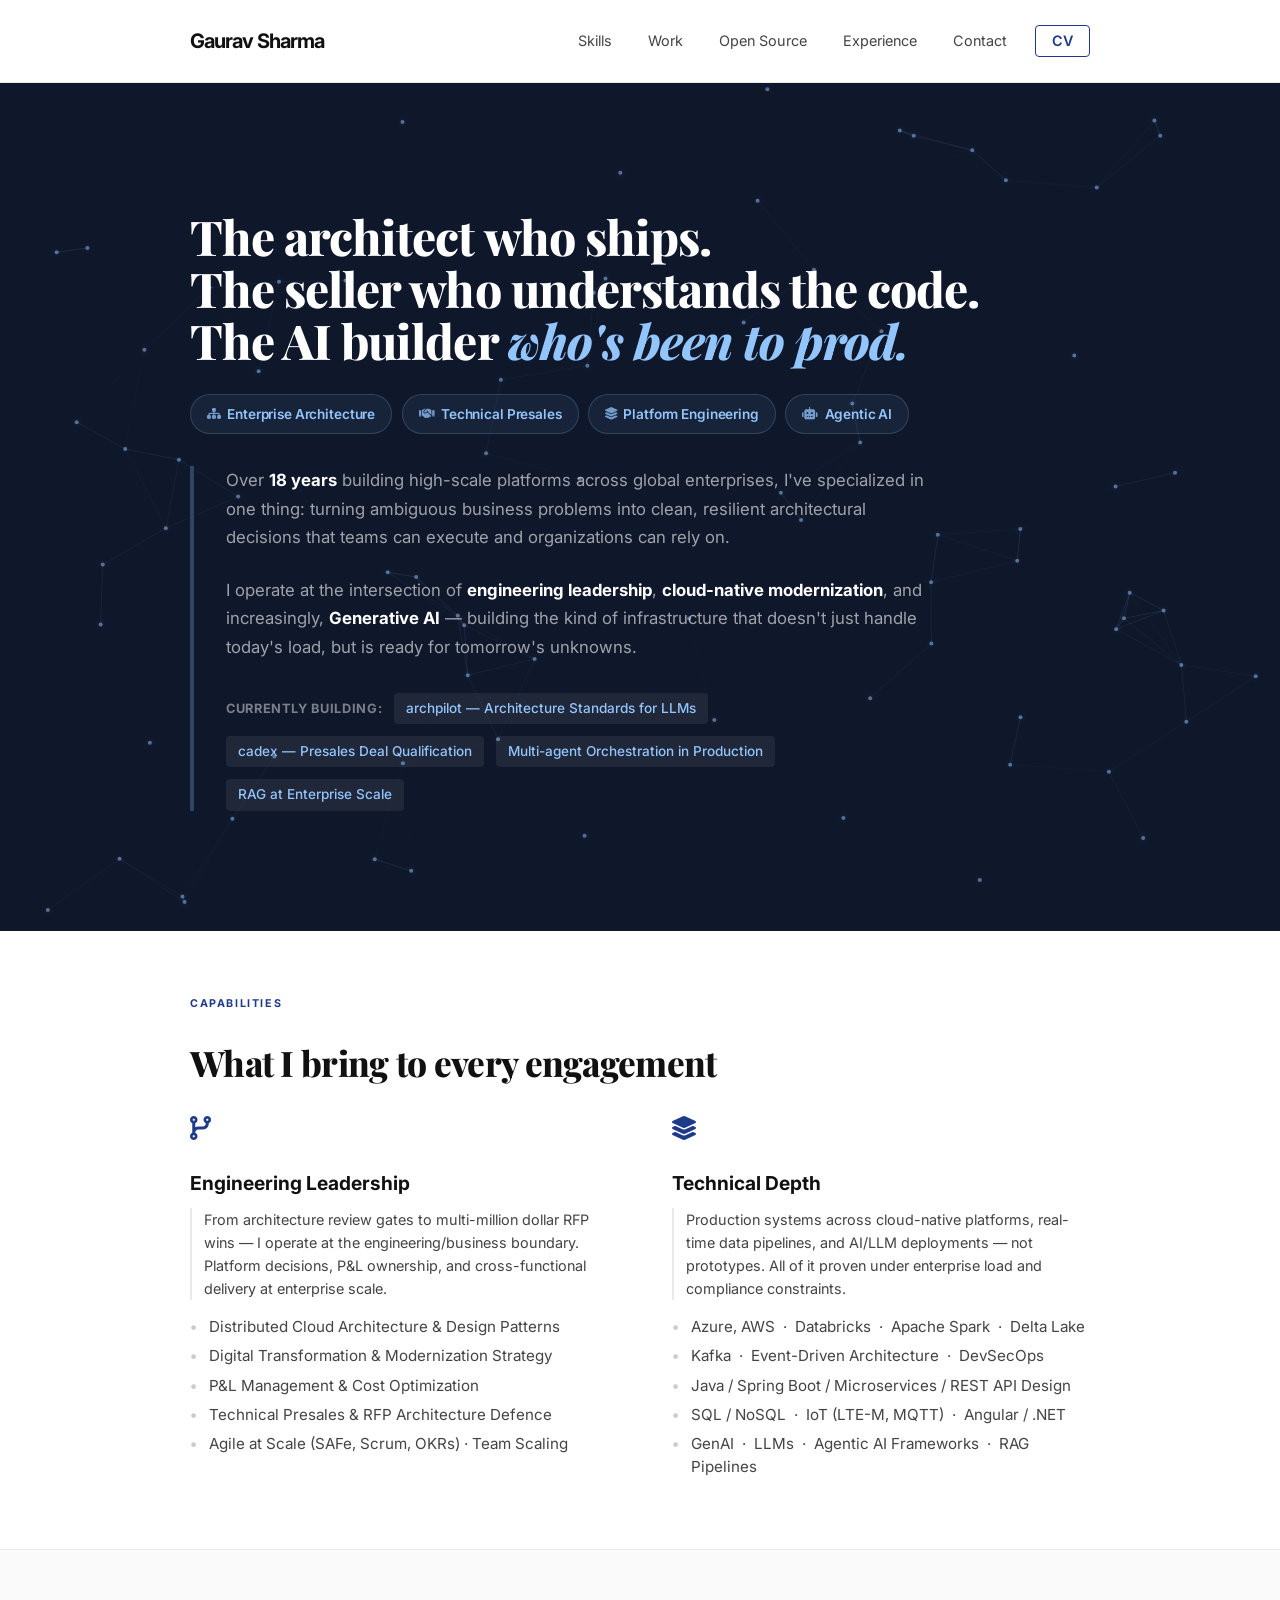
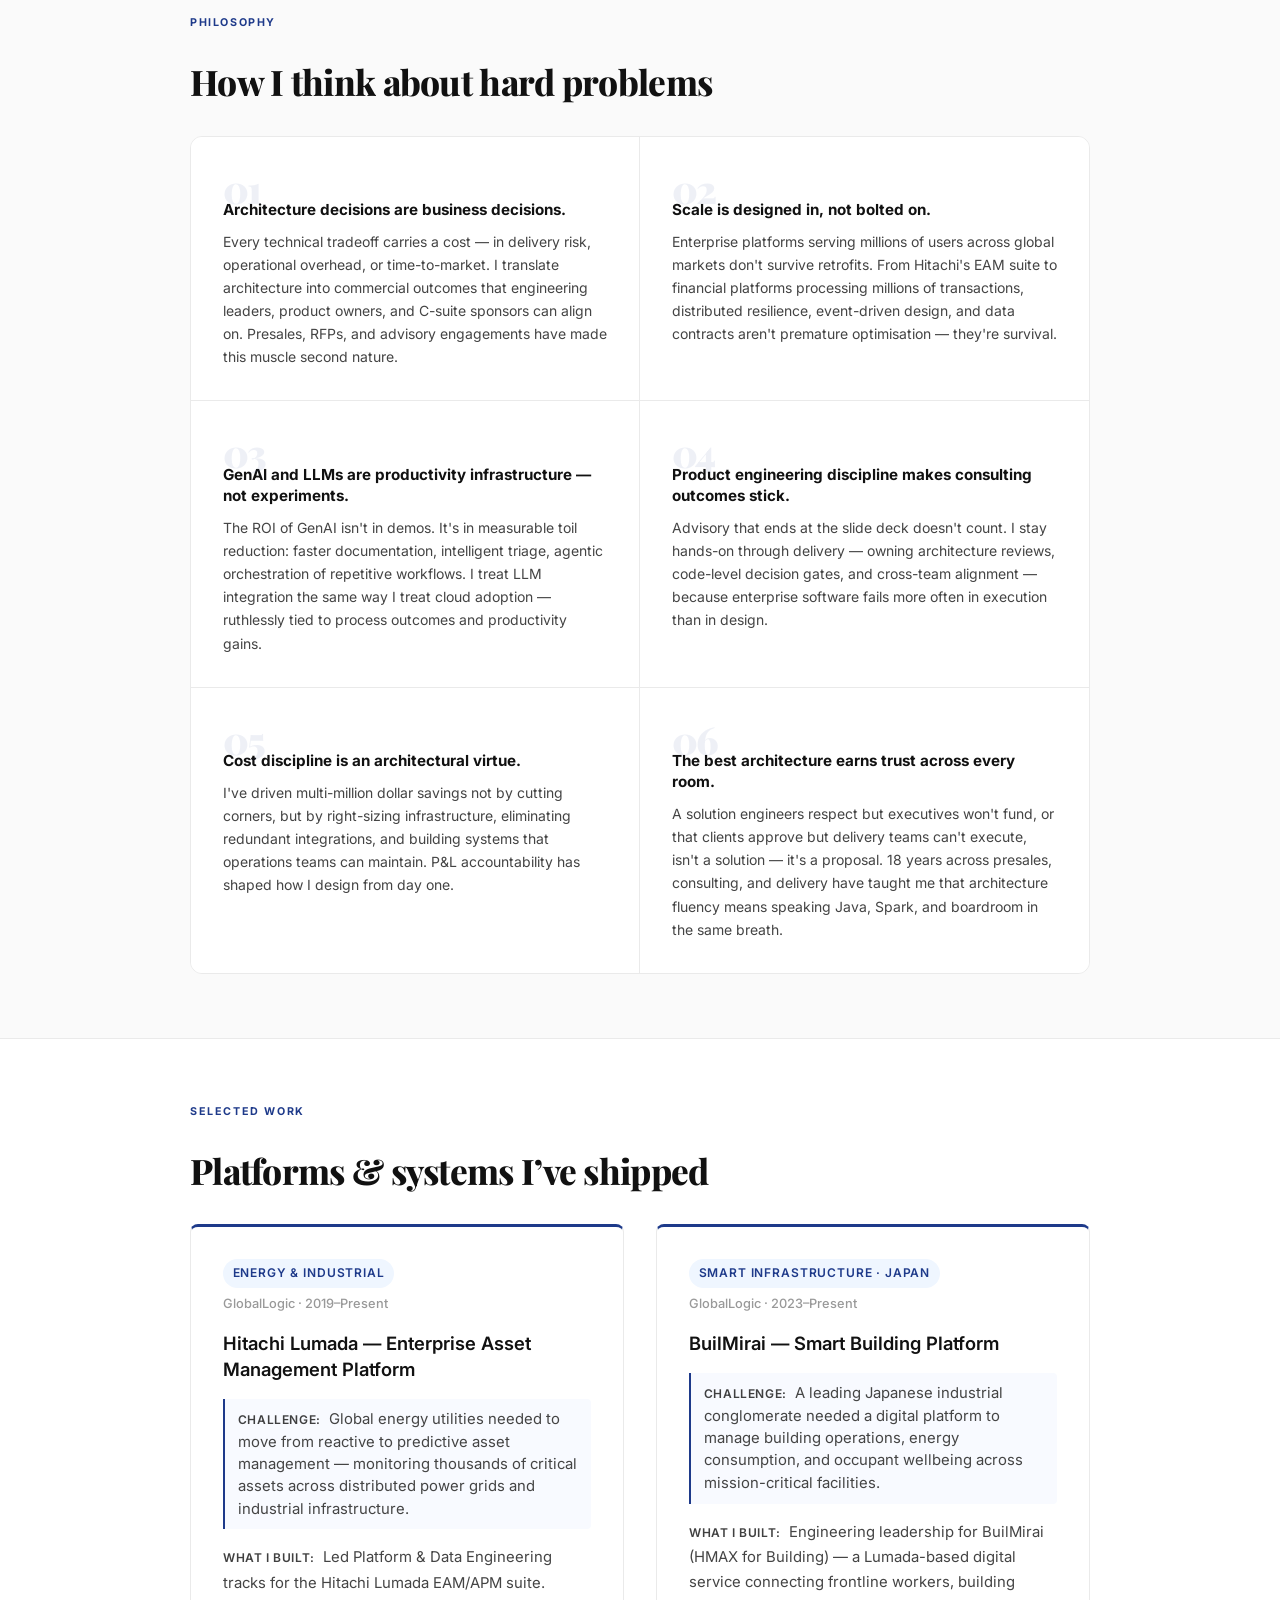
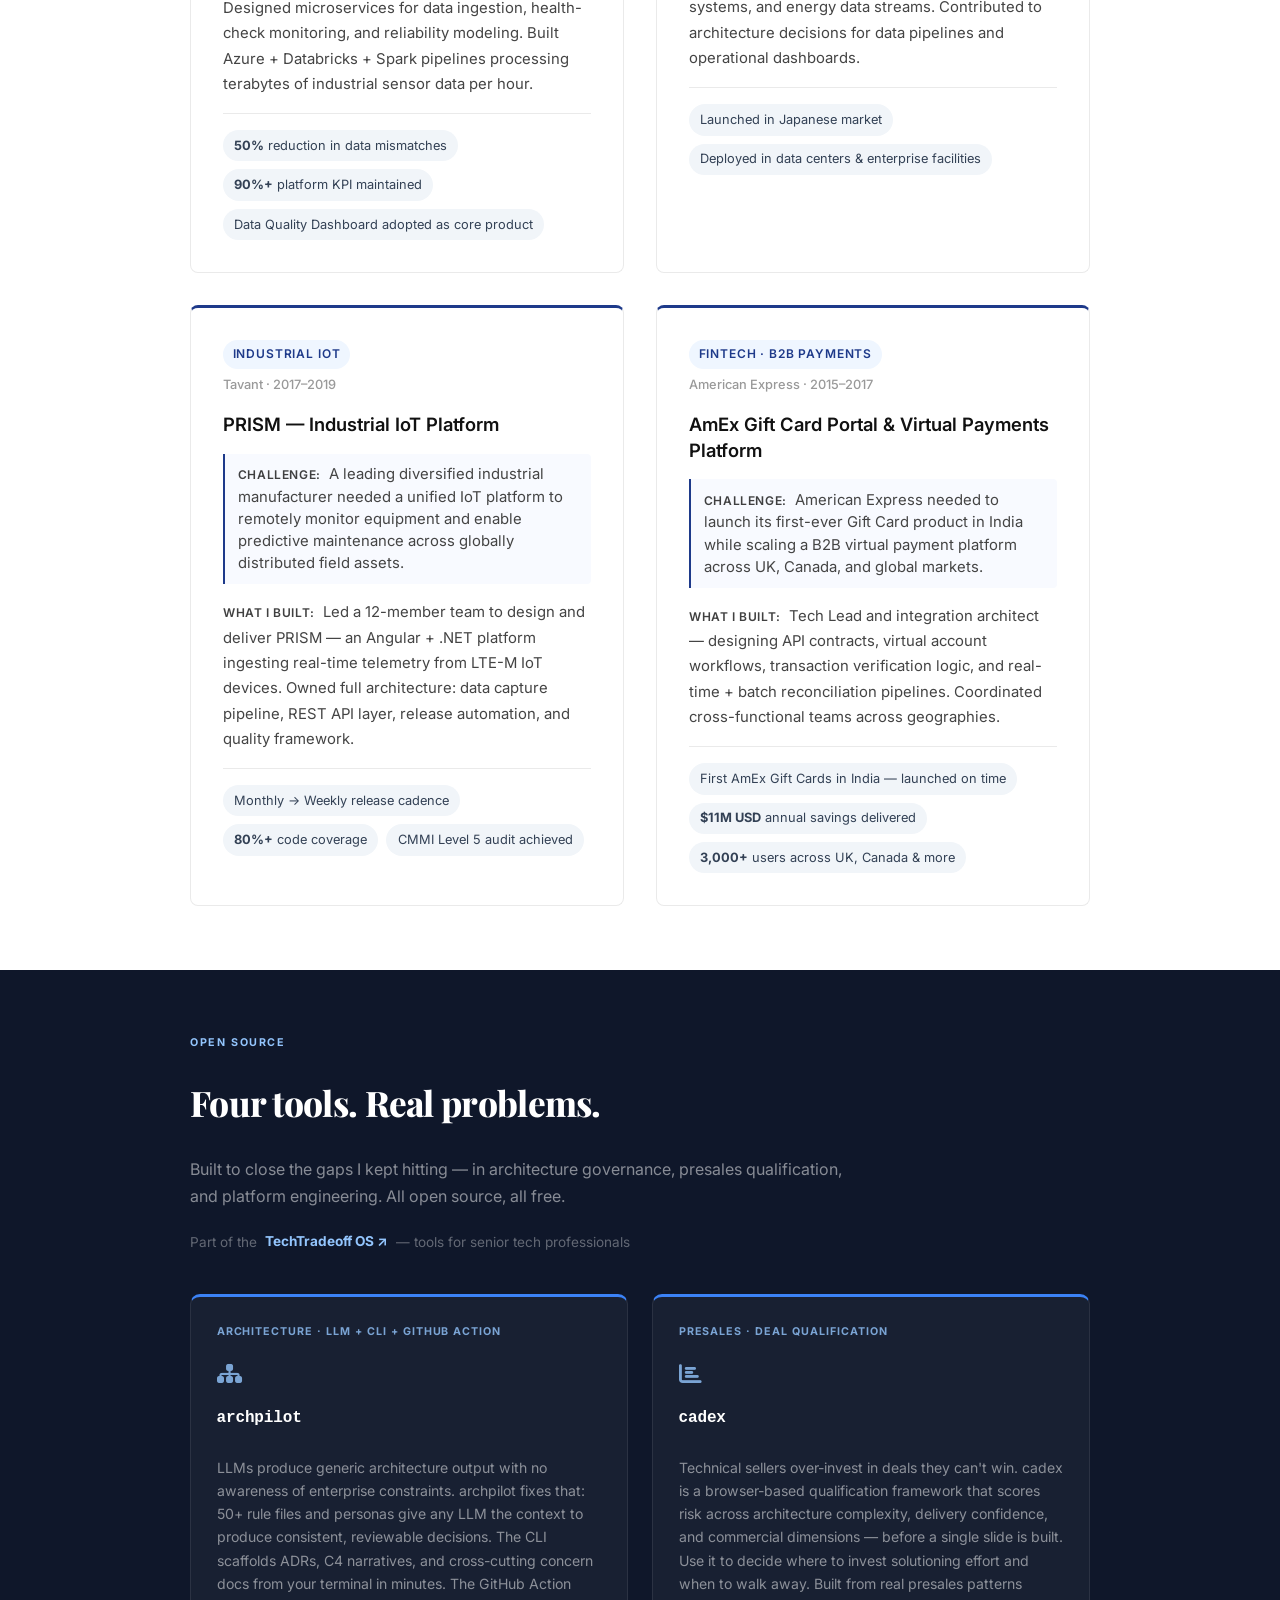
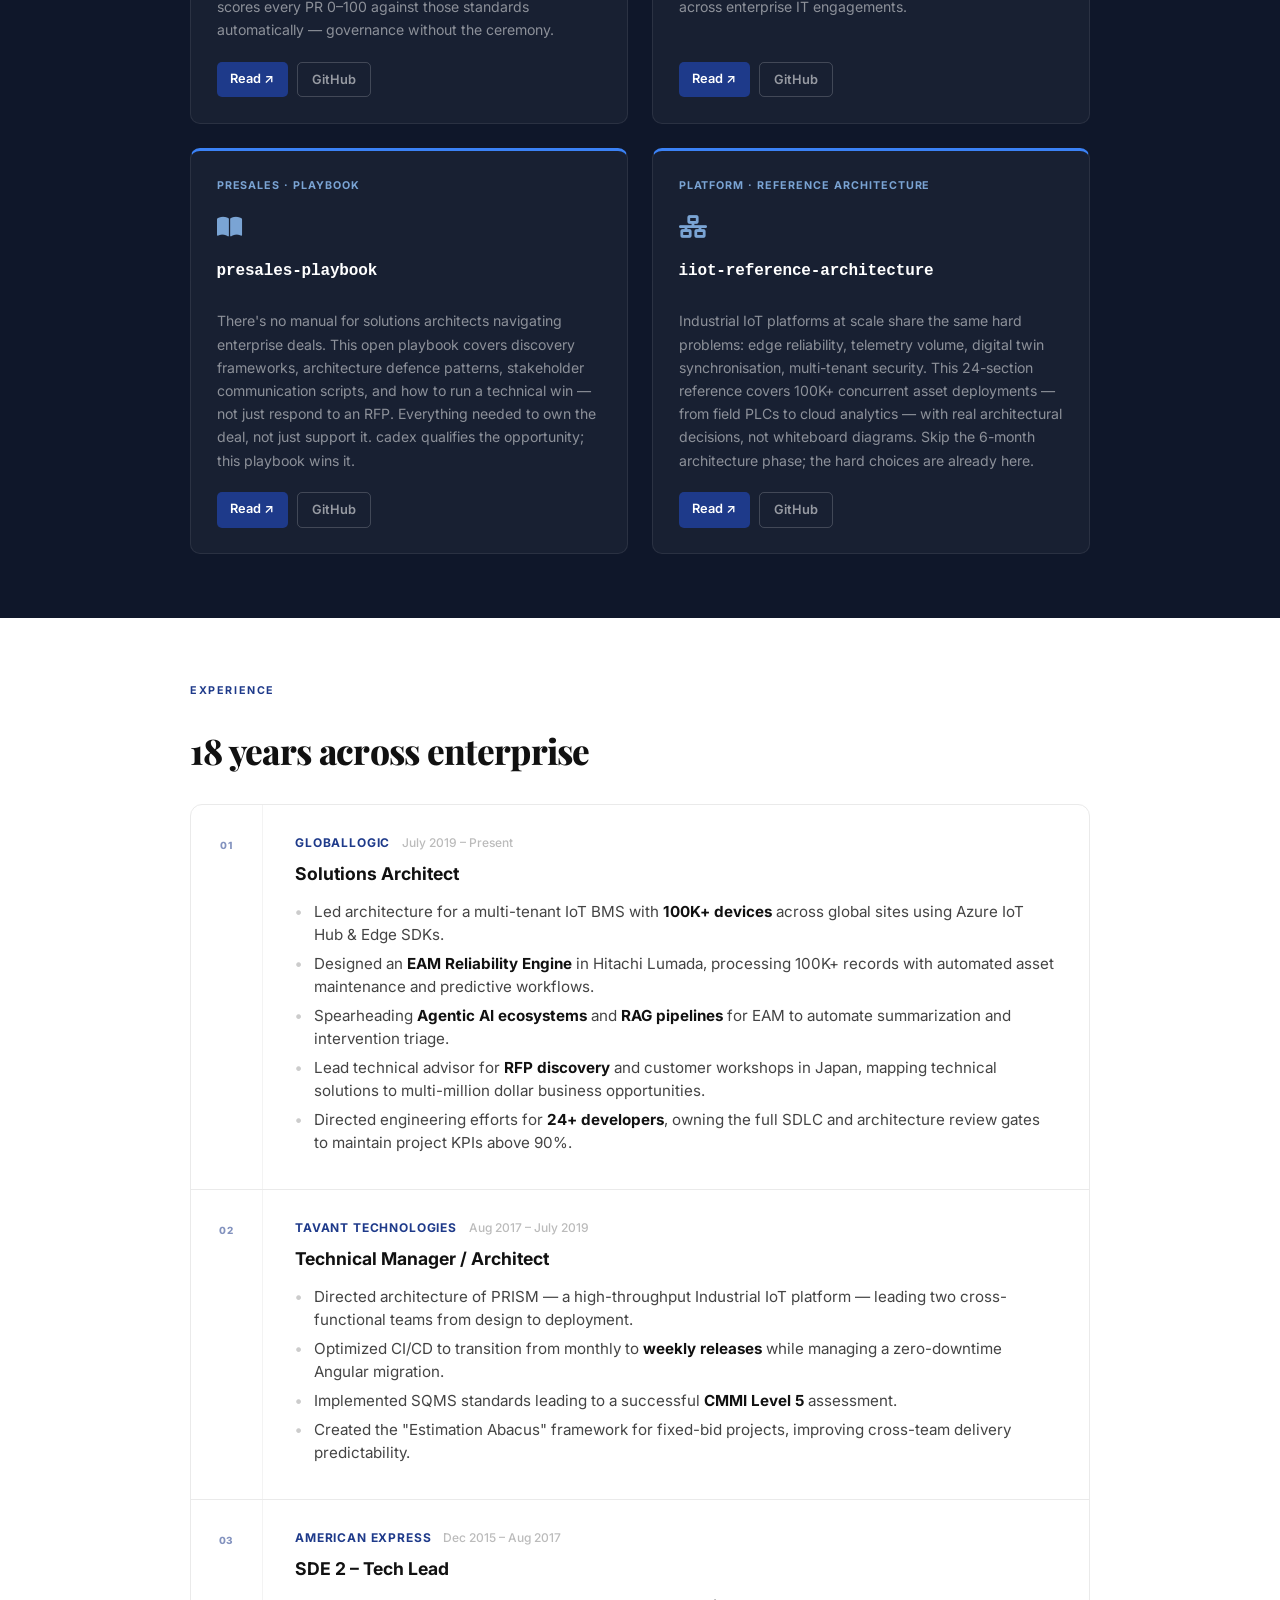
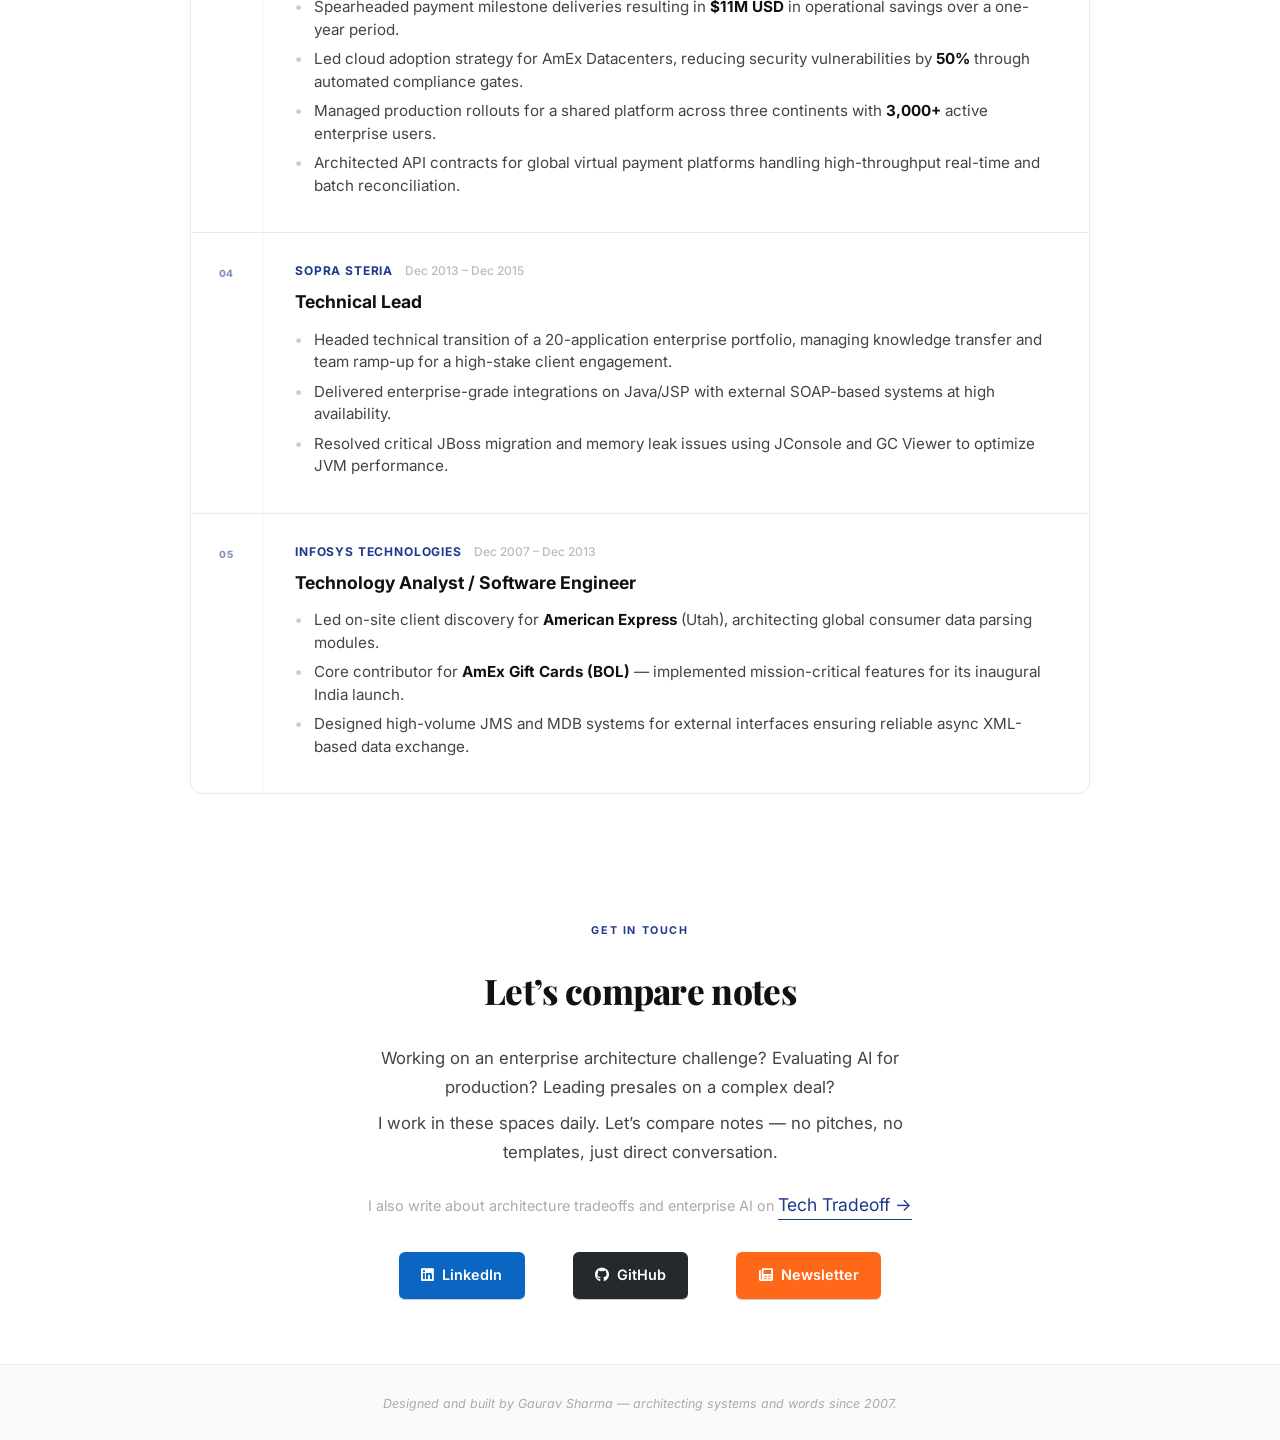
==== commit e123d214: "Footer: simplify to single italic tagline" ====
--- a/index.html
+++ b/index.html
@@ -457,10 +457,8 @@
     </section>
 
     <footer class="site-footer">
-        <div class="container footer-inner">
-            <span class="footer-name">Gaurav Sharma</span>
-            <a href="Gaurav_Sharma_CV.pdf" target="_blank" class="footer-cv-link">Download CV</a>
-            <span class="footer-copy">&copy; 2026 &middot; Built with purpose, not a template.</span>
+        <div class="container">
+            <span class="footer-copy">Designed and built by Gaurav Sharma &mdash; architecting systems and words since 2007.</span>
         </div>
     </footer>
     <script src="script.js"></script>
--- a/style.css
+++ b/style.css
@@ -562,22 +562,10 @@
     text-align: center;
 }
 
-.site-footer .container {
-    display: flex;
-    flex-direction: column;
-    align-items: center;
-    gap: 0.25rem;
-}
-
-.footer-name {
-    font-weight: 600;
-    font-size: 0.8rem;
-    color: var(--text-primary);
-}
-
 .footer-copy {
-    font-size: 0.75rem;
+    font-size: 0.78rem;
     color: #aaa;
+    font-style: italic;
 }
 
 /* Hamburger button */
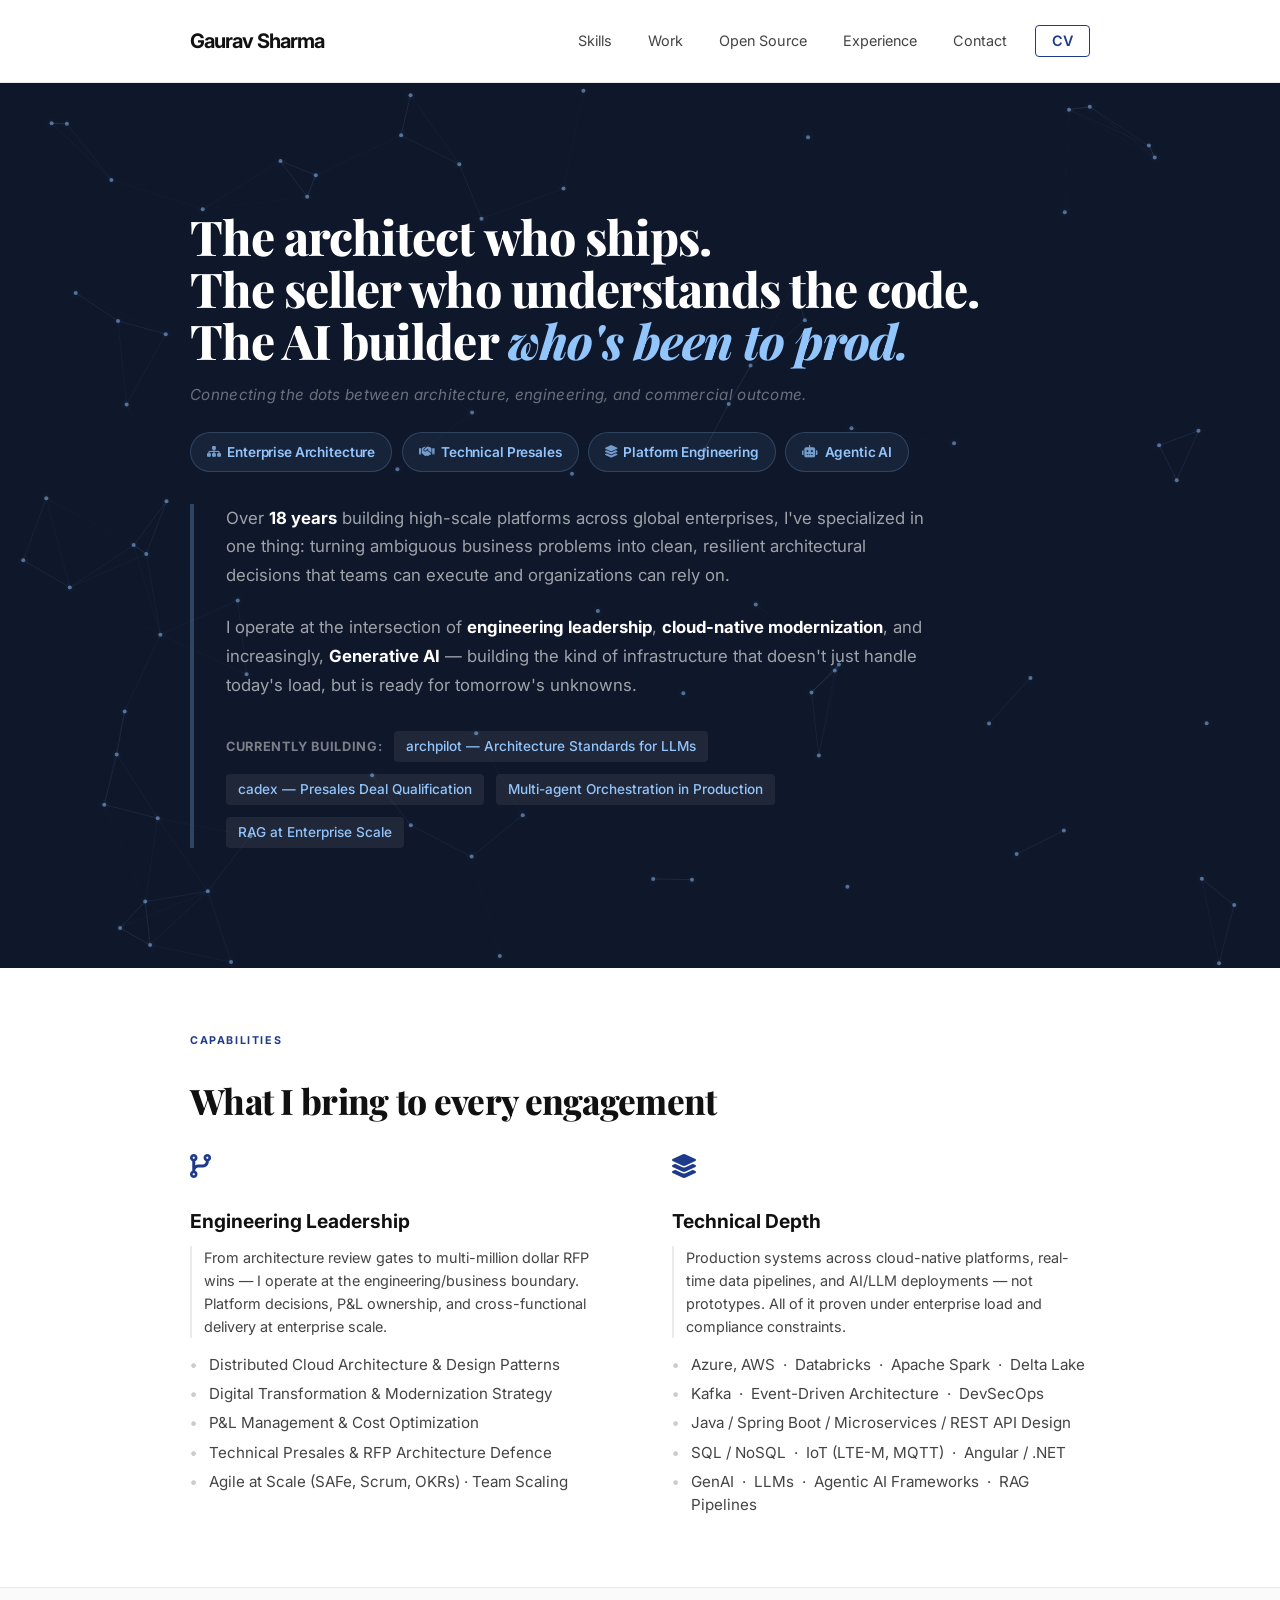
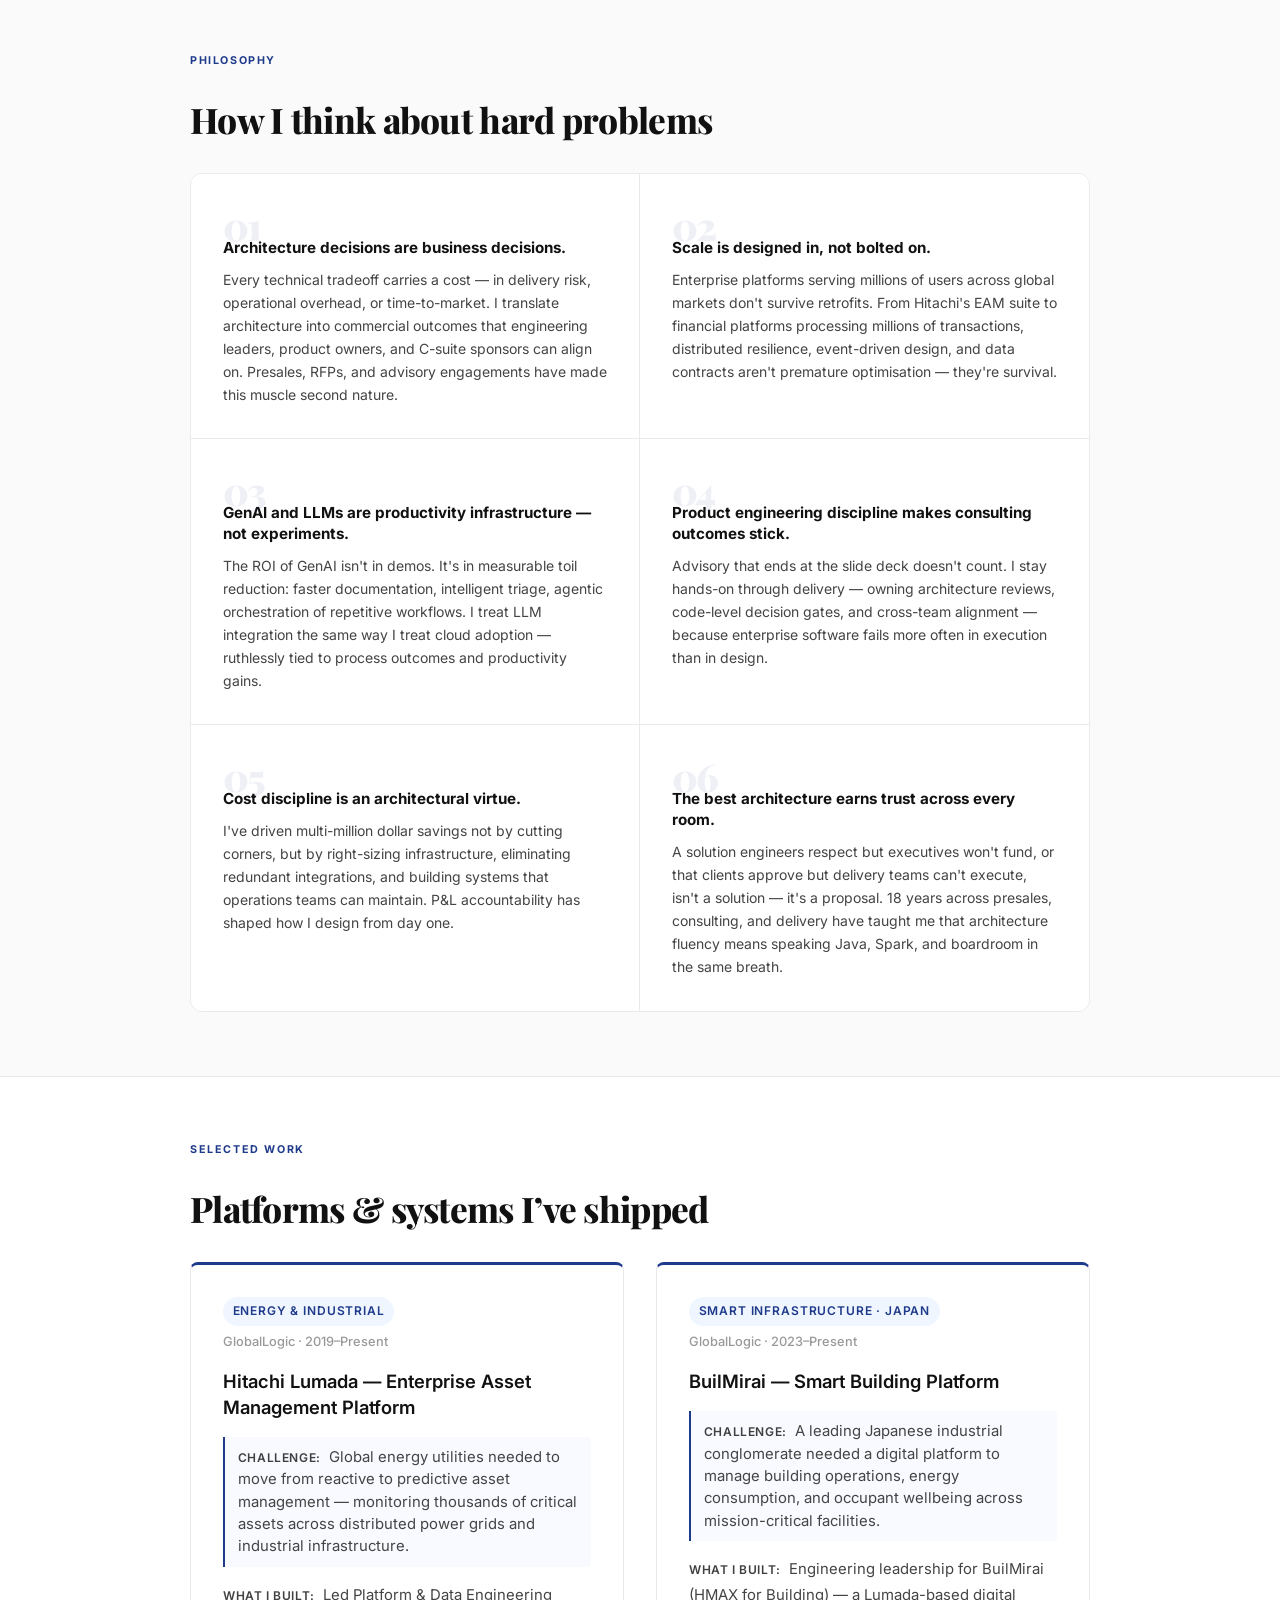
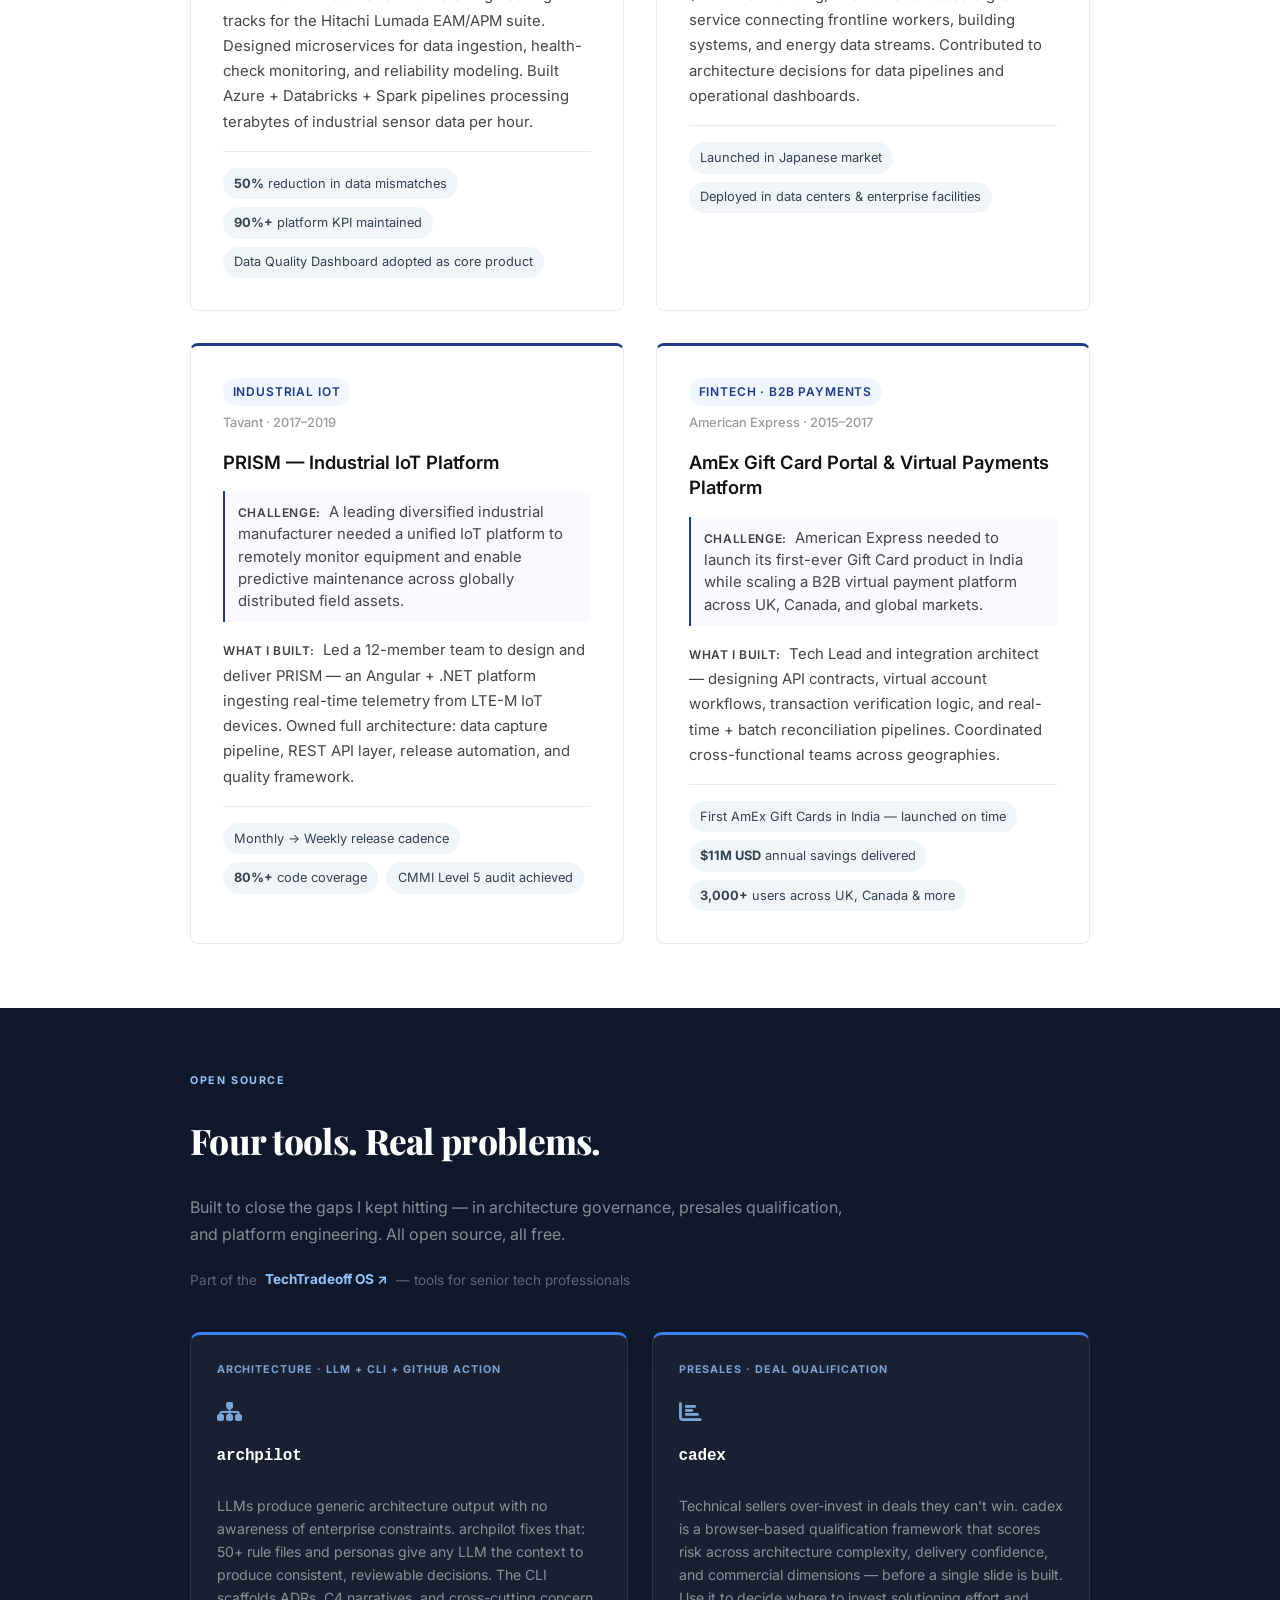
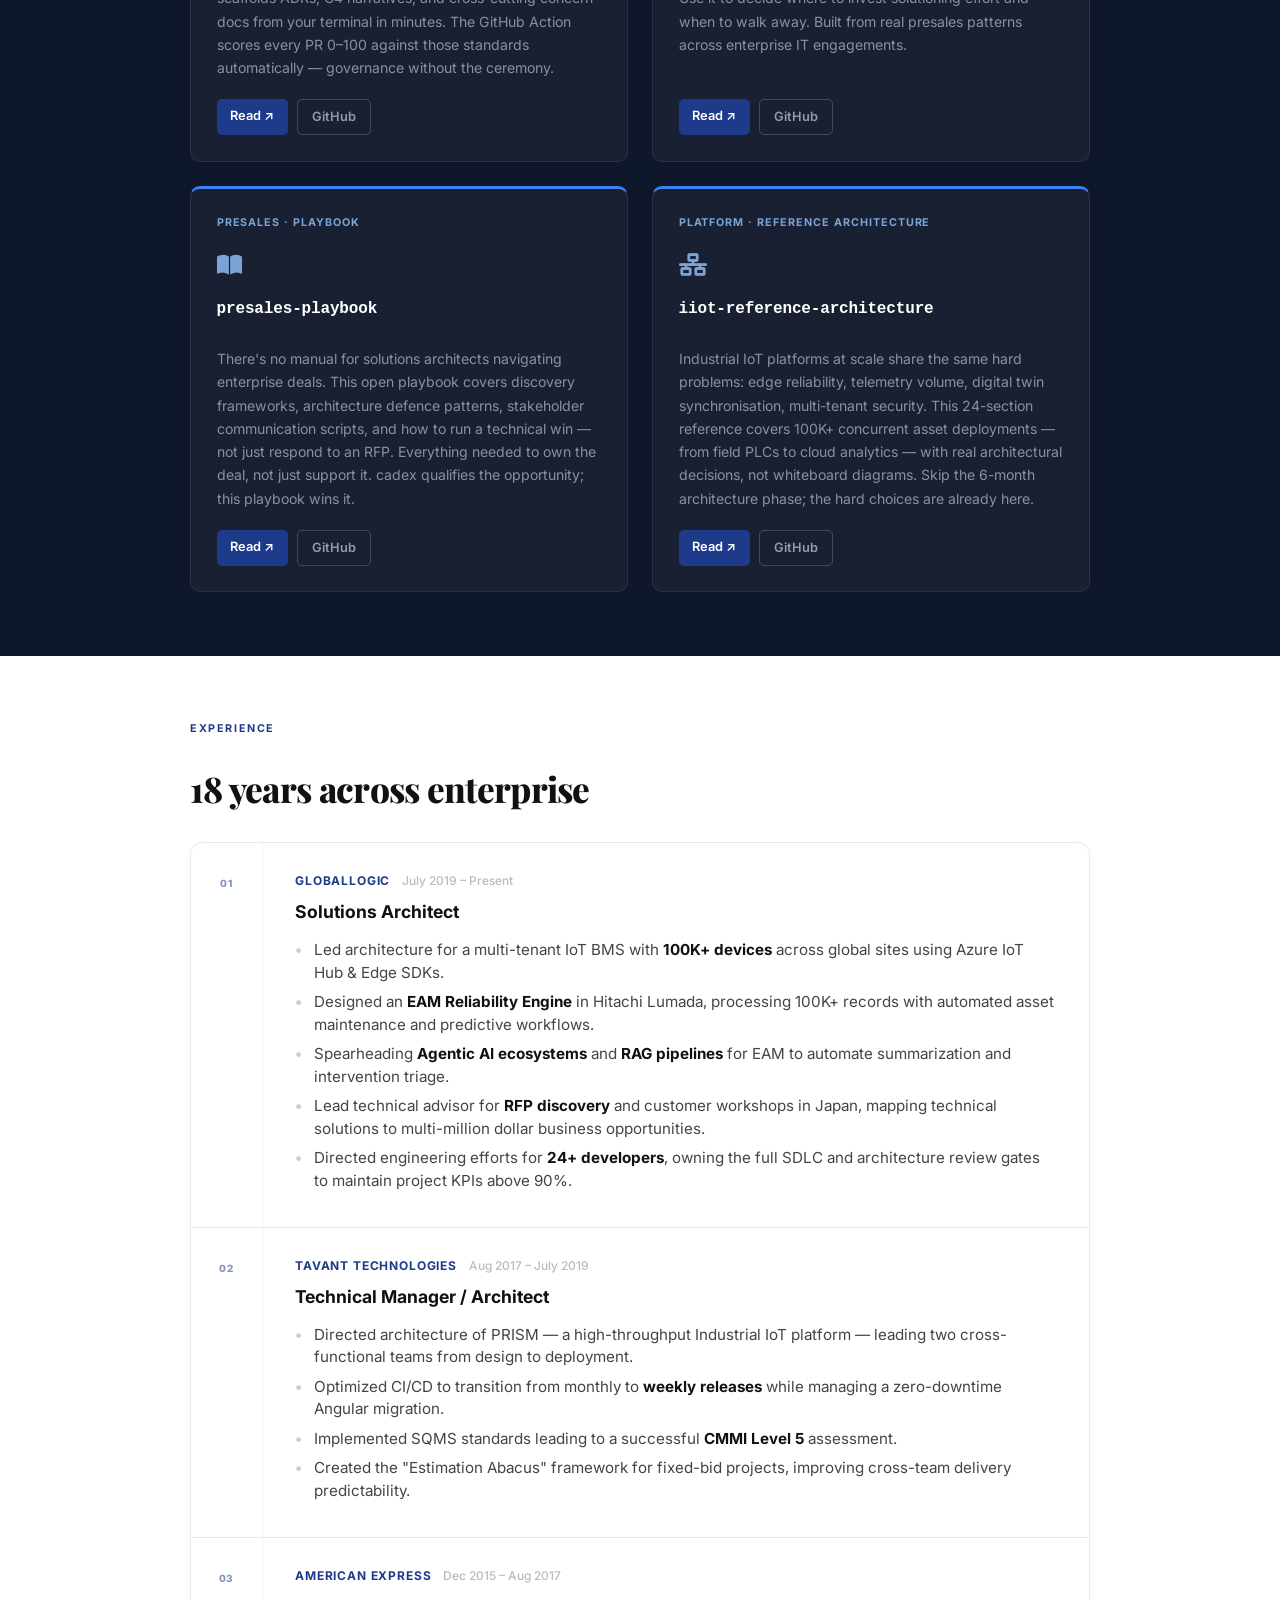
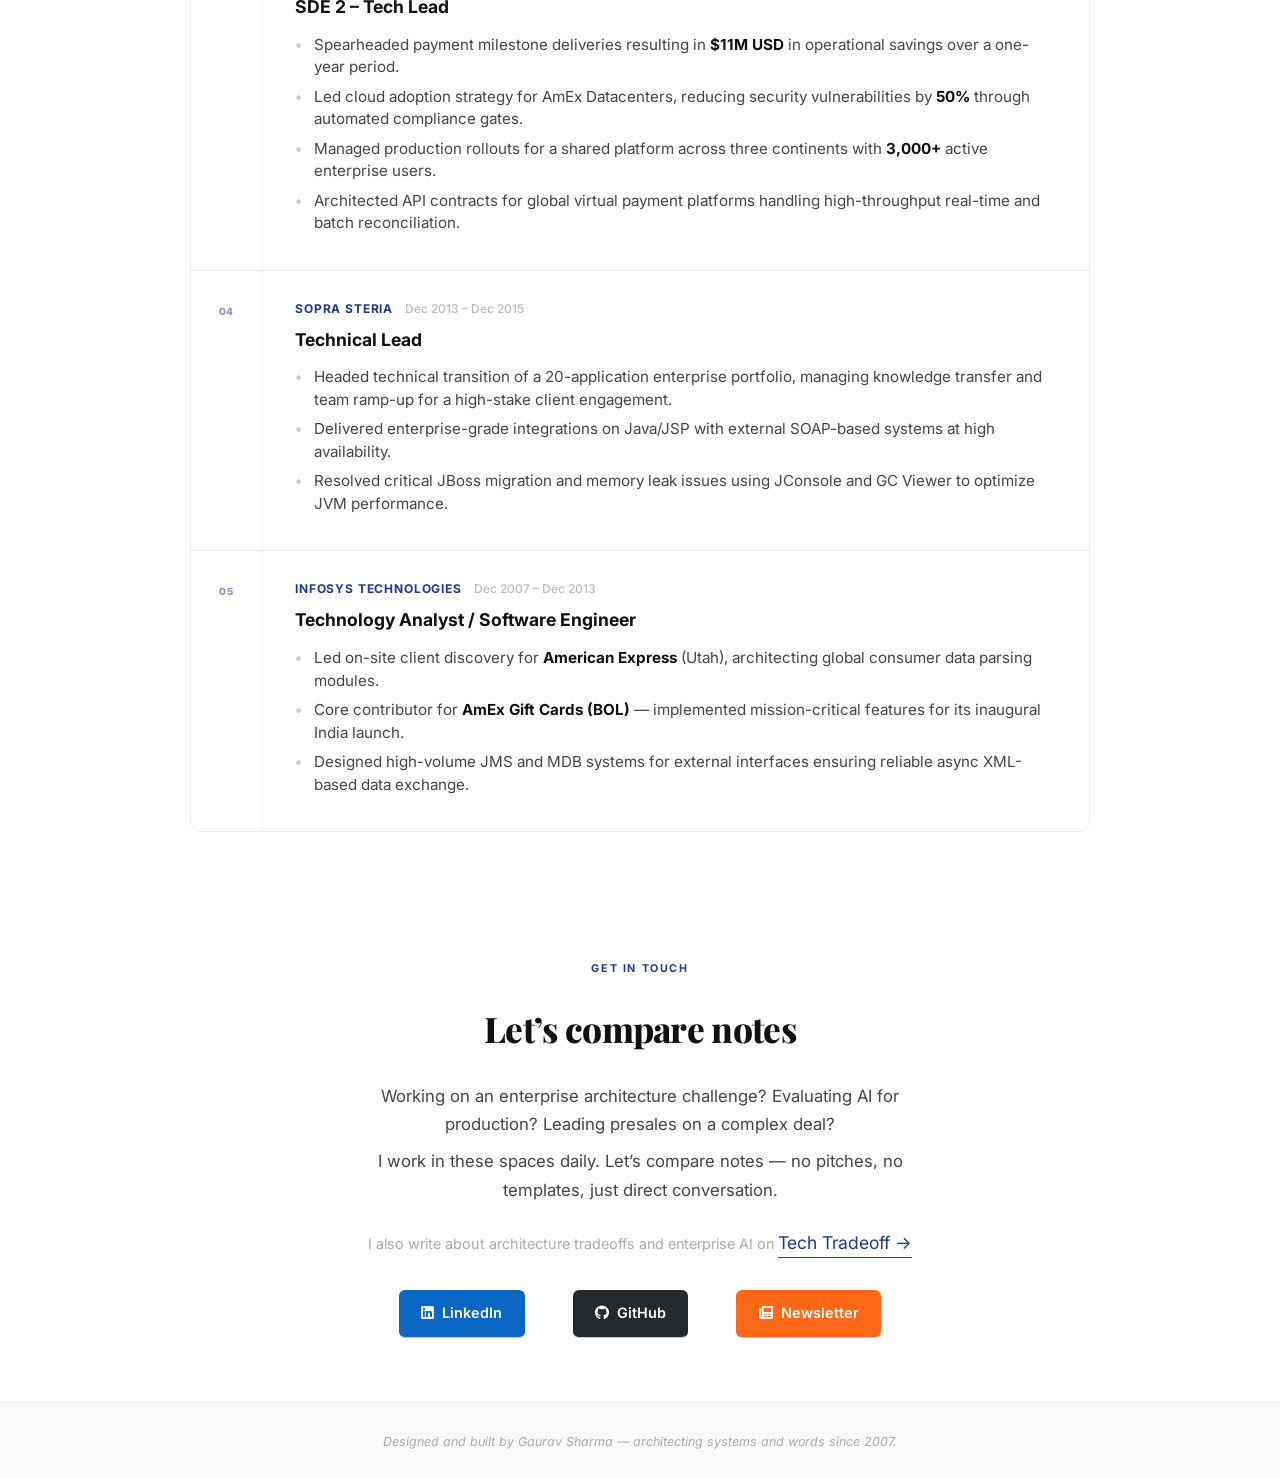
==== commit 9c1917ee: "Hero: add connect tagline referencing neural canvas animation" ====
--- a/index.html
+++ b/index.html
@@ -73,6 +73,7 @@
         <canvas id="neural-canvas" class="hero-canvas"></canvas>
         <div class="container">
             <h1 class="hero-heading fade-in">The architect who ships.<br>The seller who understands the code.<br>The AI builder <em>who's been to prod.</em></h1>
+            <p class="hero-connect fade-in delay-1">Connecting the dots between architecture, engineering, and commercial outcome.</p>
             <div class="hero-domains fade-in delay-1">
                 <span class="hd-chip"><i class="fas fa-sitemap"></i> Enterprise Architecture</span>
                 <span class="hd-chip"><i class="fas fa-handshake"></i> Technical Presales</span>
--- a/style.css
+++ b/style.css
@@ -1069,6 +1069,14 @@
     color: #93c5fd;
 }
 
+.hero-connect {
+    font-size: 0.95rem;
+    color: rgba(255, 255, 255, 0.38);
+    letter-spacing: 0.02em;
+    margin: -0.75rem 0 0 0;
+    font-style: italic;
+}
+
 .hero .exploring-label {
     color: rgba(255, 255, 255, 0.45);
 }
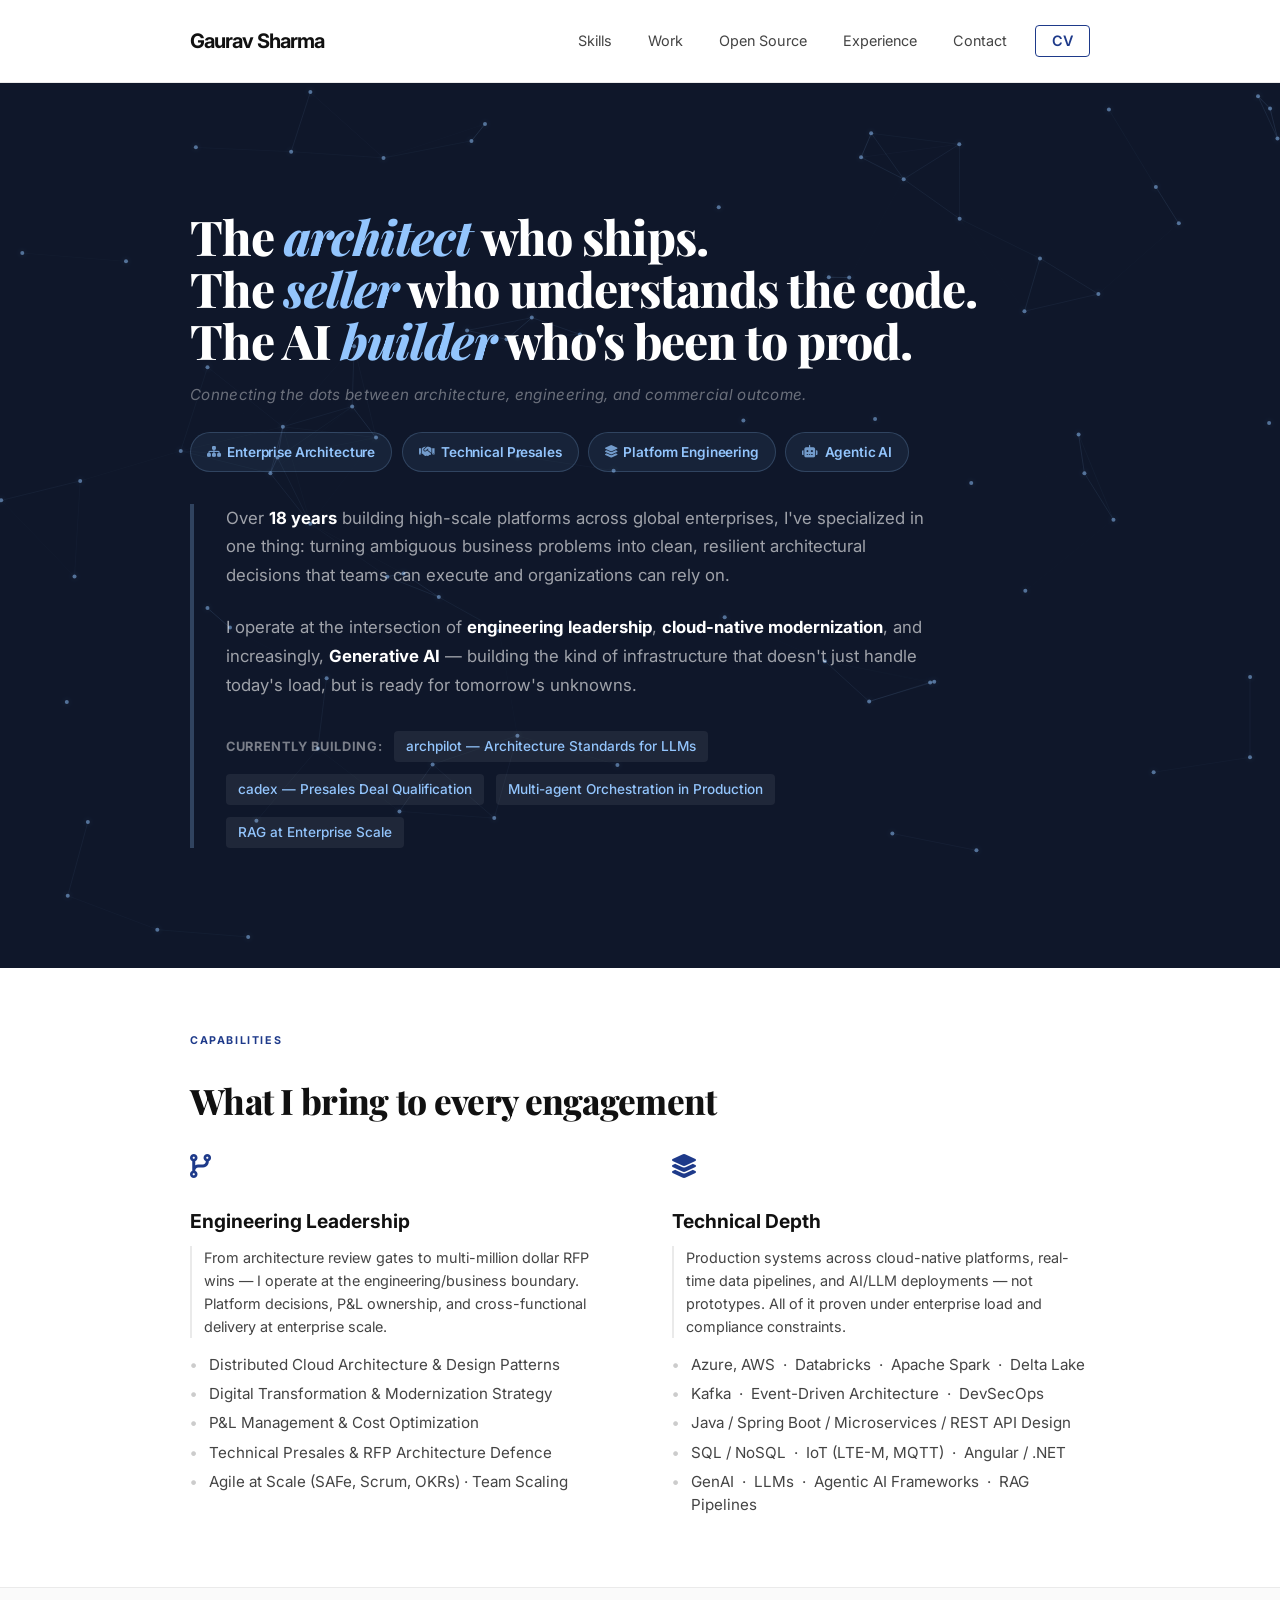
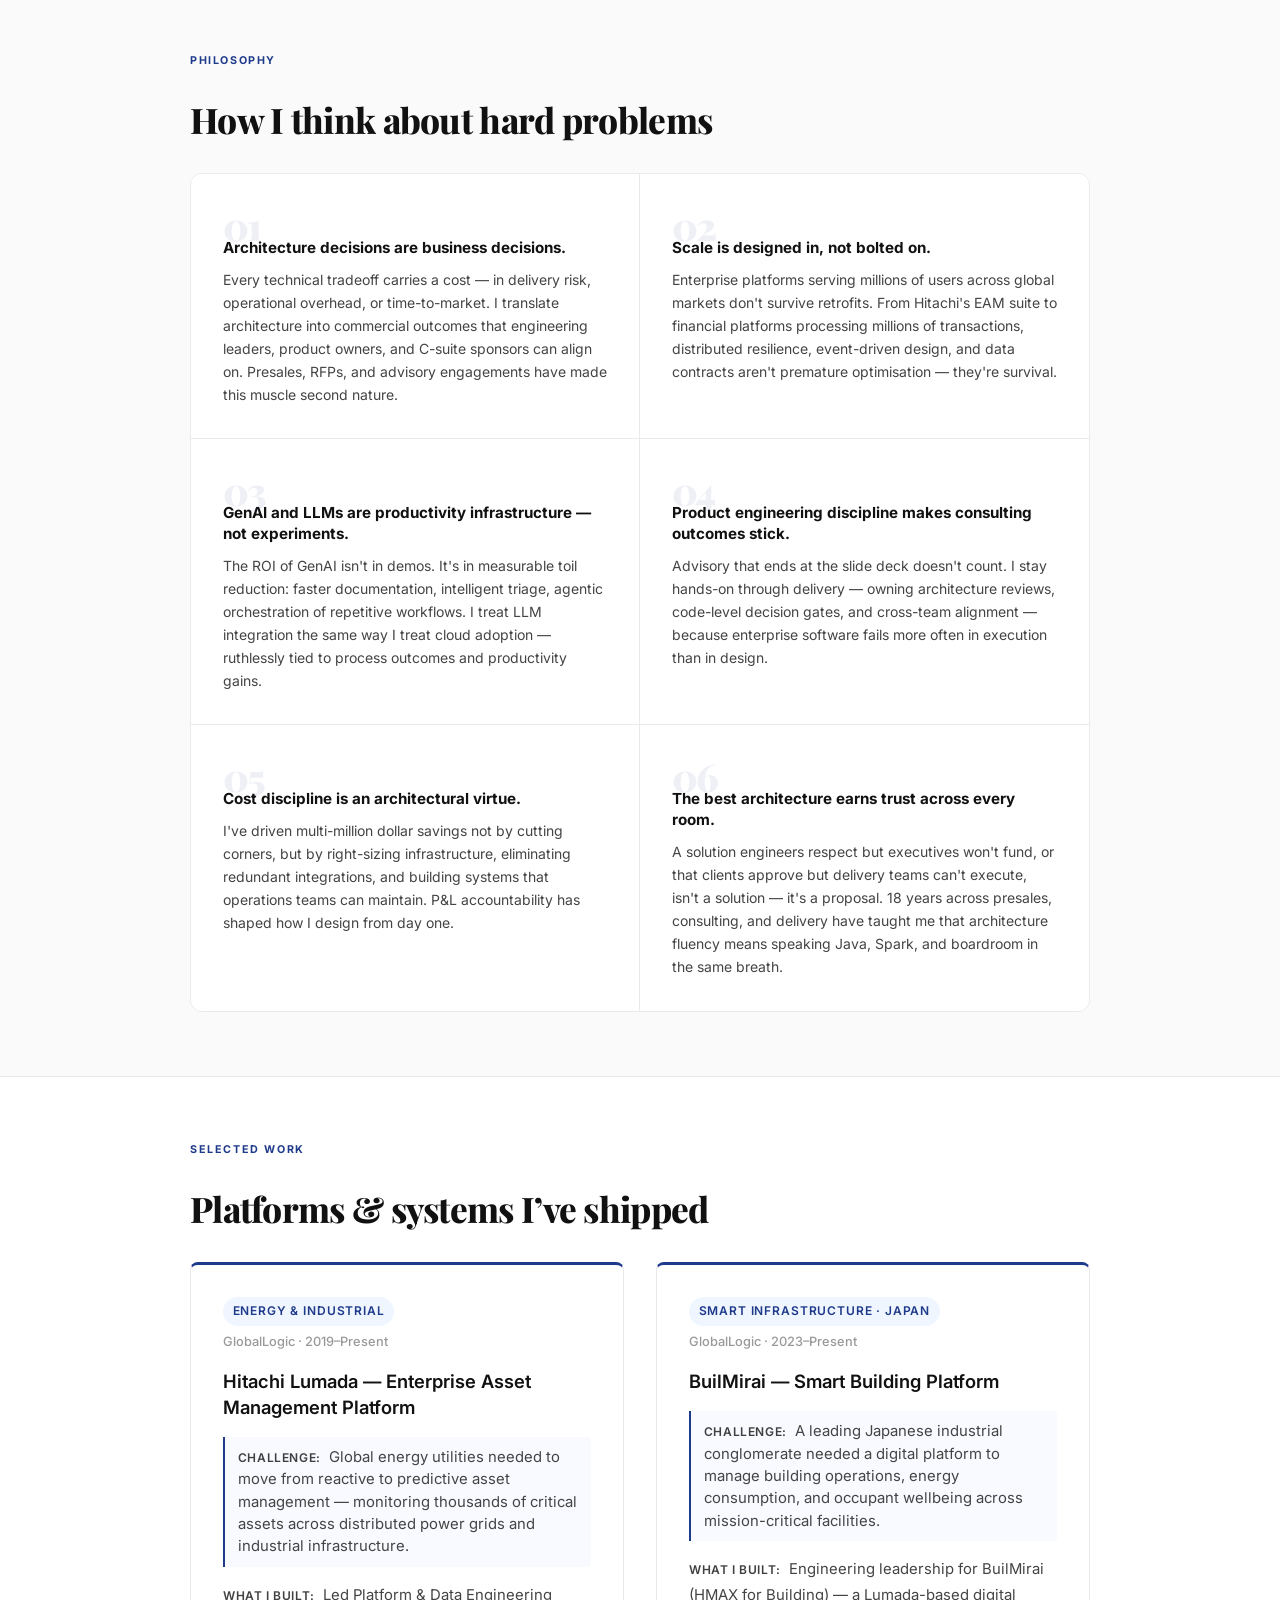
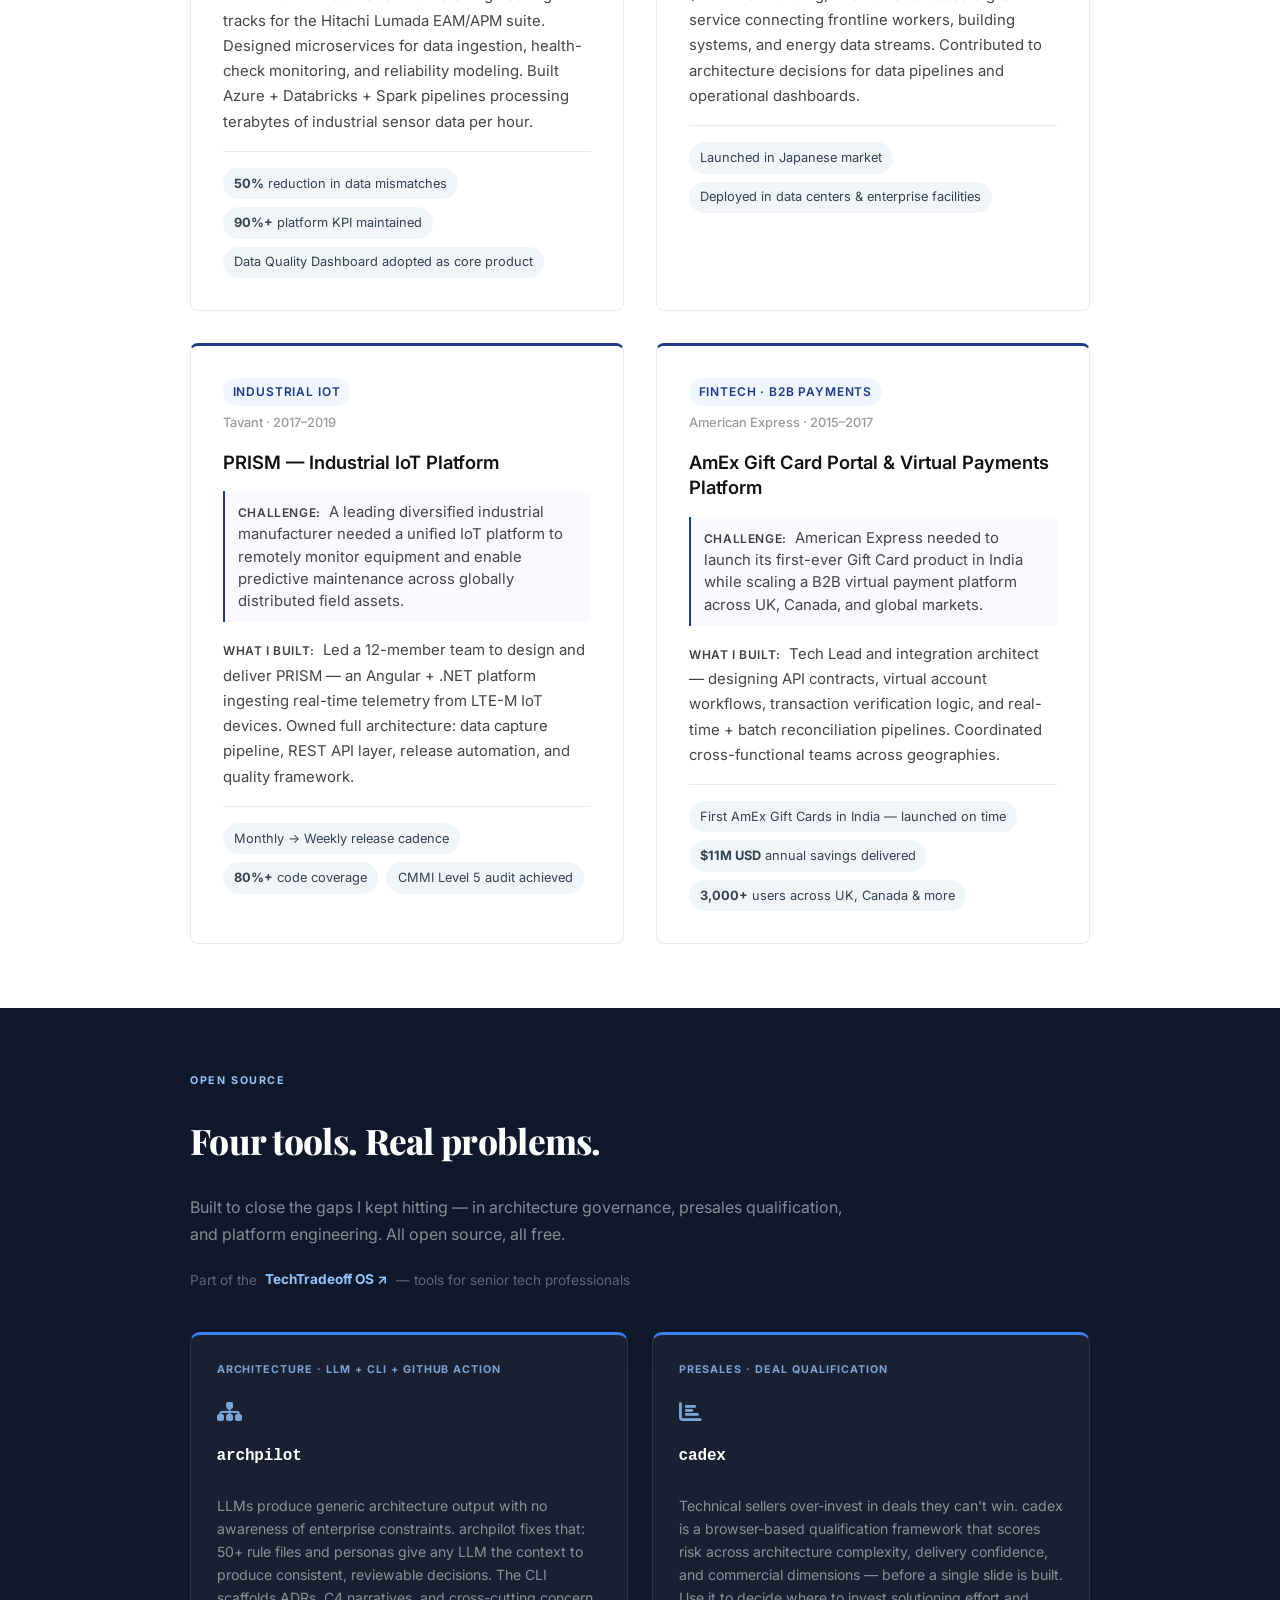
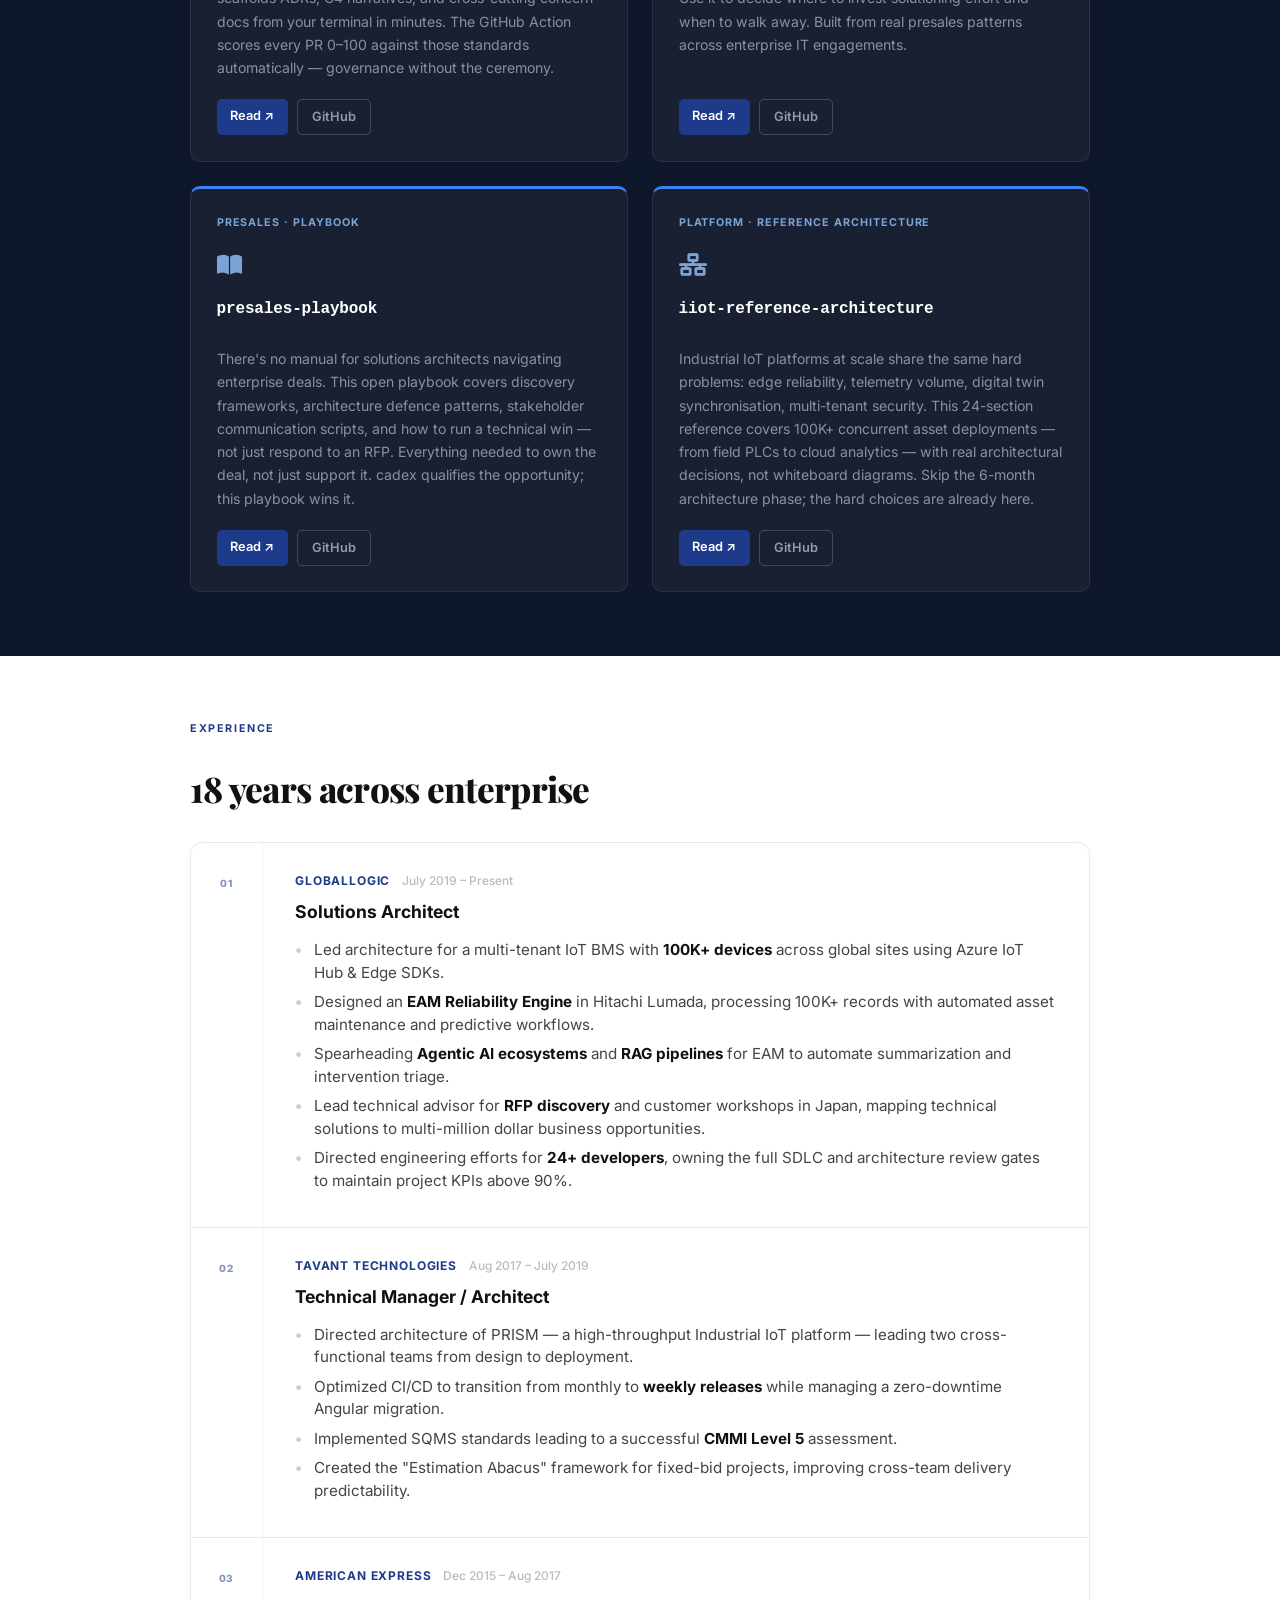
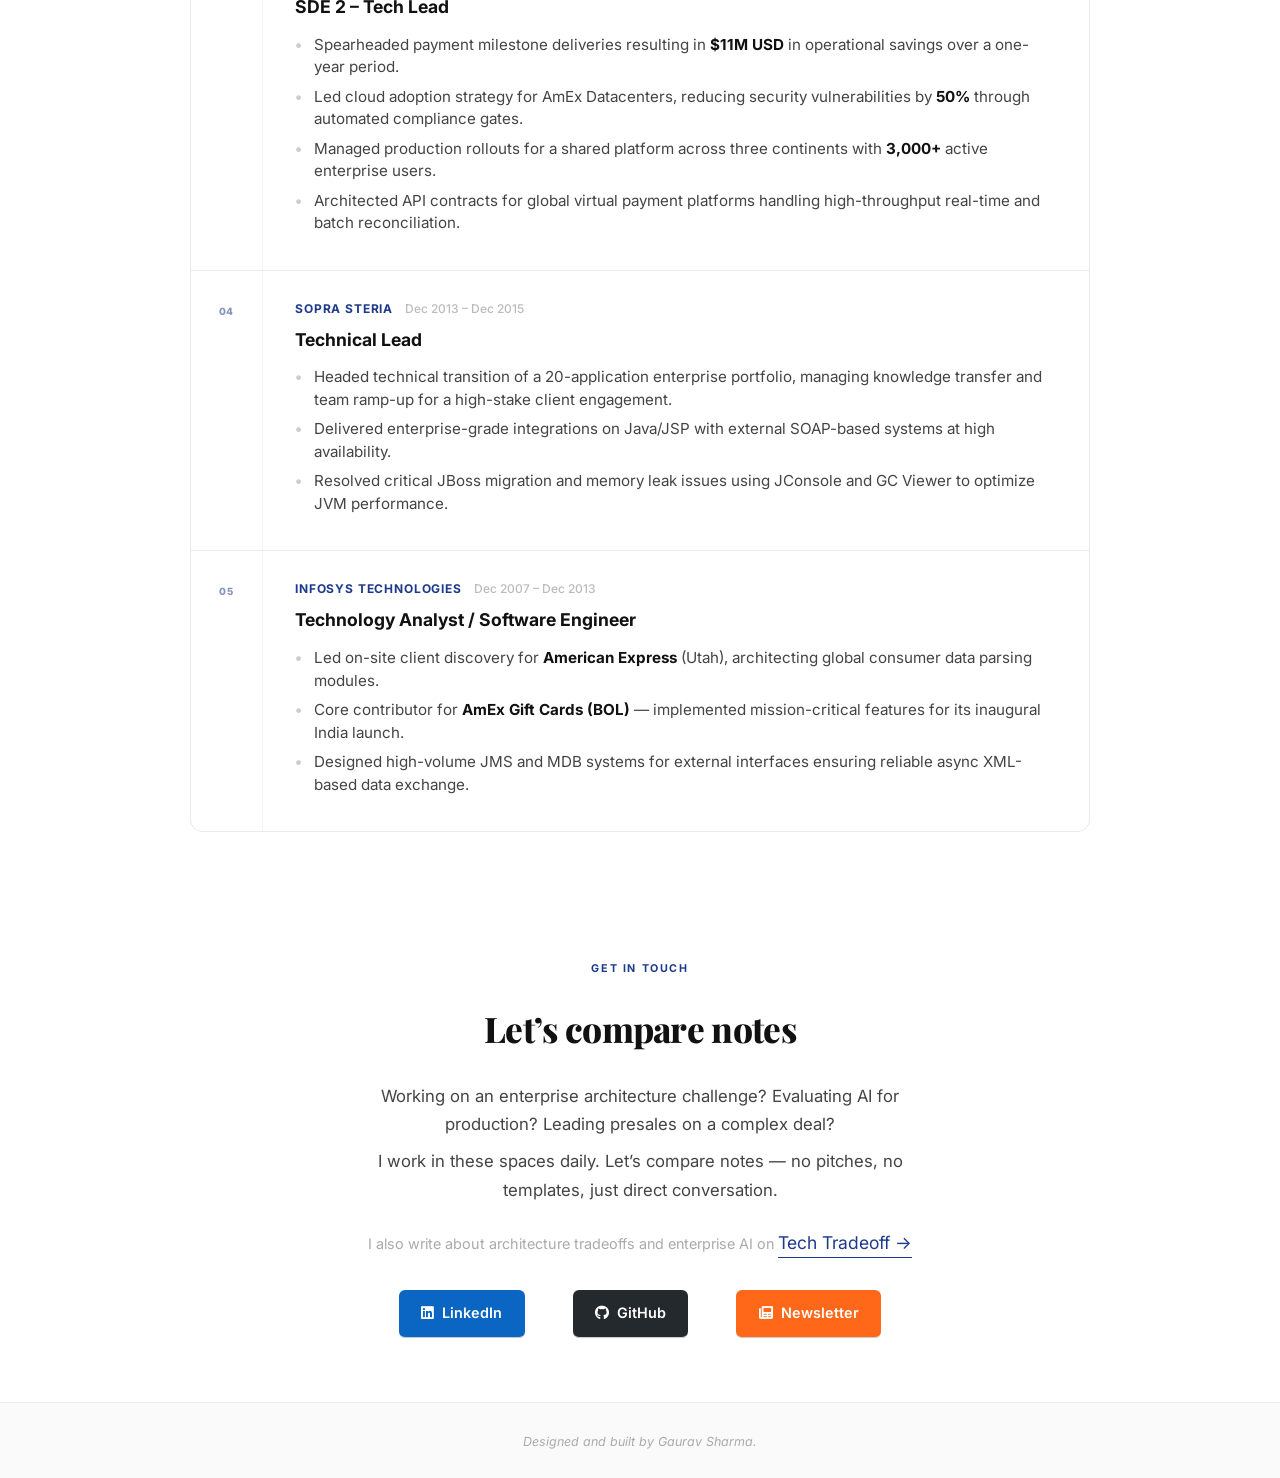
==== commit 3df41299: "Hero: accent on architect/seller/builder; footer simplified" ====
--- a/index.html
+++ b/index.html
@@ -72,7 +72,7 @@
     <header class="hero" id="summary">
         <canvas id="neural-canvas" class="hero-canvas"></canvas>
         <div class="container">
-            <h1 class="hero-heading fade-in">The architect who ships.<br>The seller who understands the code.<br>The AI builder <em>who's been to prod.</em></h1>
+            <h1 class="hero-heading fade-in">The <em>architect</em> who ships.<br>The <em>seller</em> who understands the code.<br>The AI <em>builder</em> who's been to prod.</h1>
             <p class="hero-connect fade-in delay-1">Connecting the dots between architecture, engineering, and commercial outcome.</p>
             <div class="hero-domains fade-in delay-1">
                 <span class="hd-chip"><i class="fas fa-sitemap"></i> Enterprise Architecture</span>
@@ -459,7 +459,7 @@
 
     <footer class="site-footer">
         <div class="container">
-            <span class="footer-copy">Designed and built by Gaurav Sharma &mdash; architecting systems and words since 2007.</span>
+            <span class="footer-copy">Designed and built by Gaurav Sharma.</span>
         </div>
     </footer>
     <script src="script.js"></script>
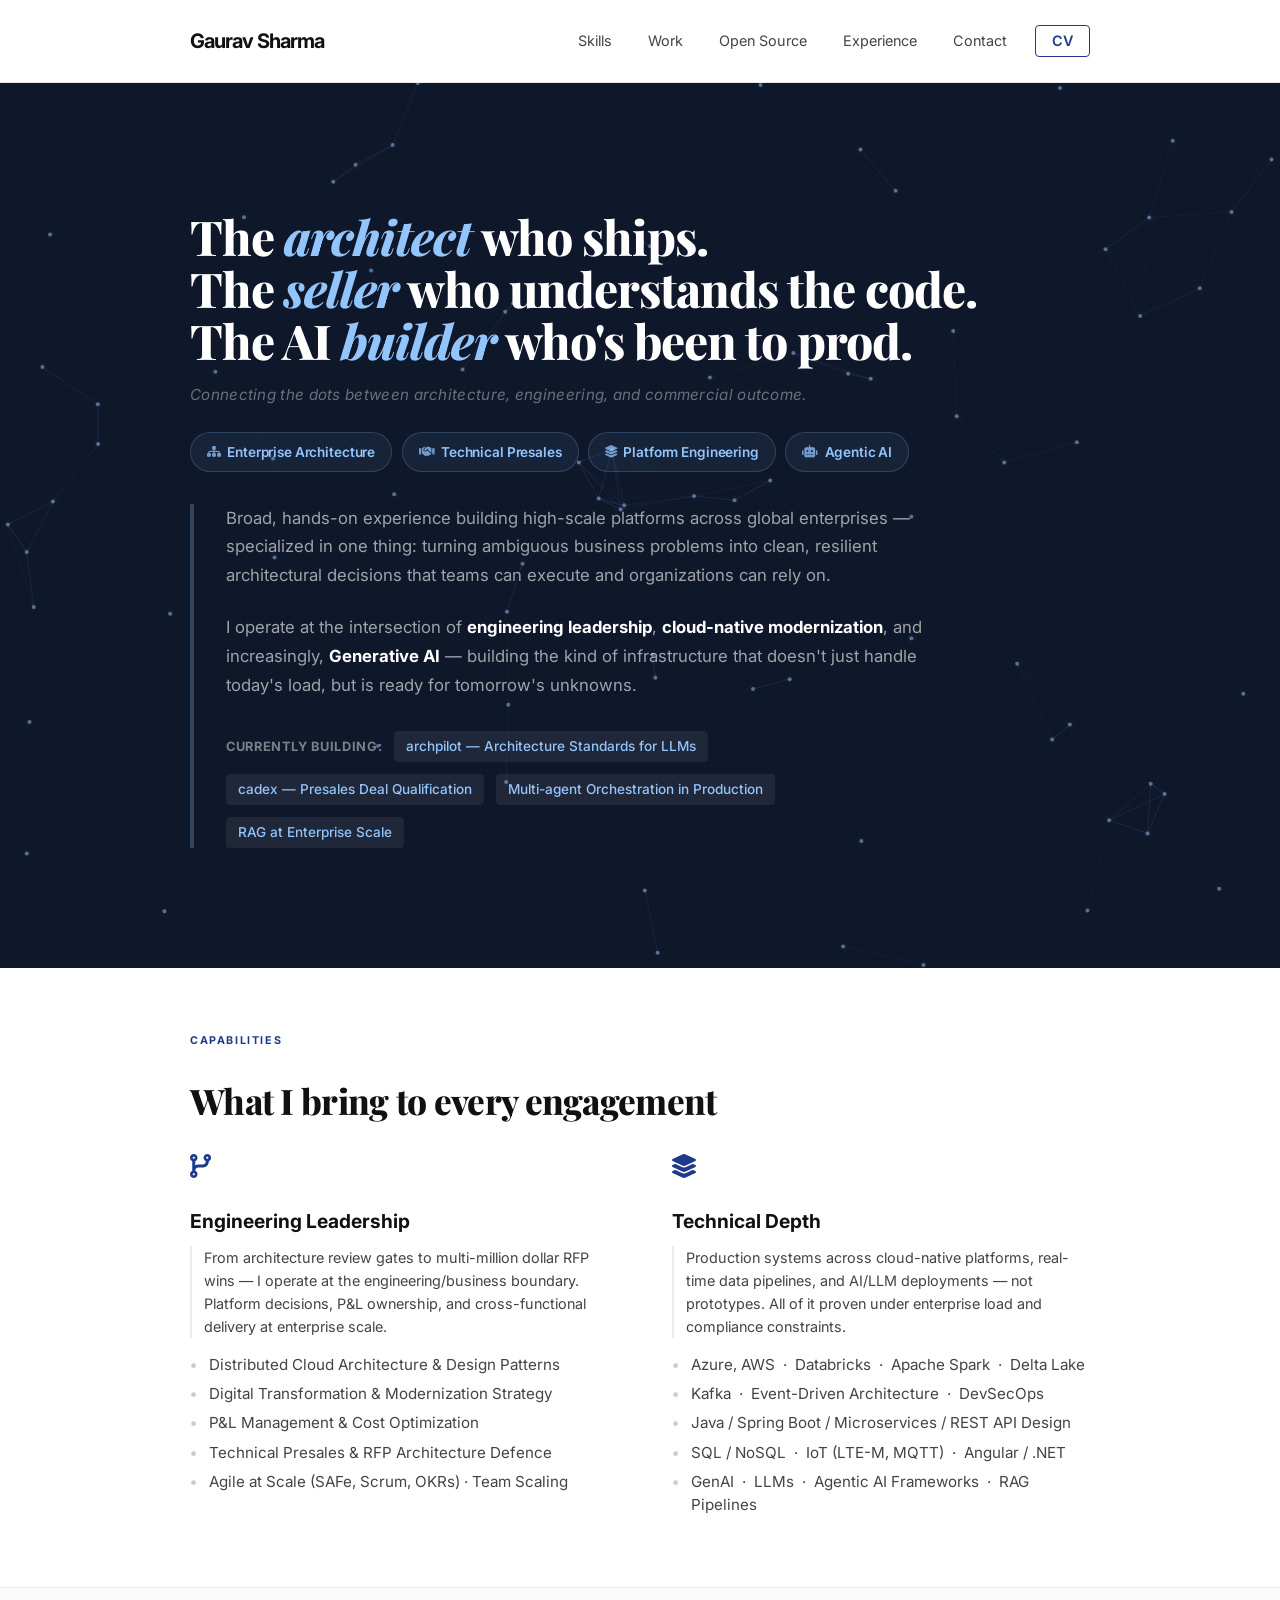
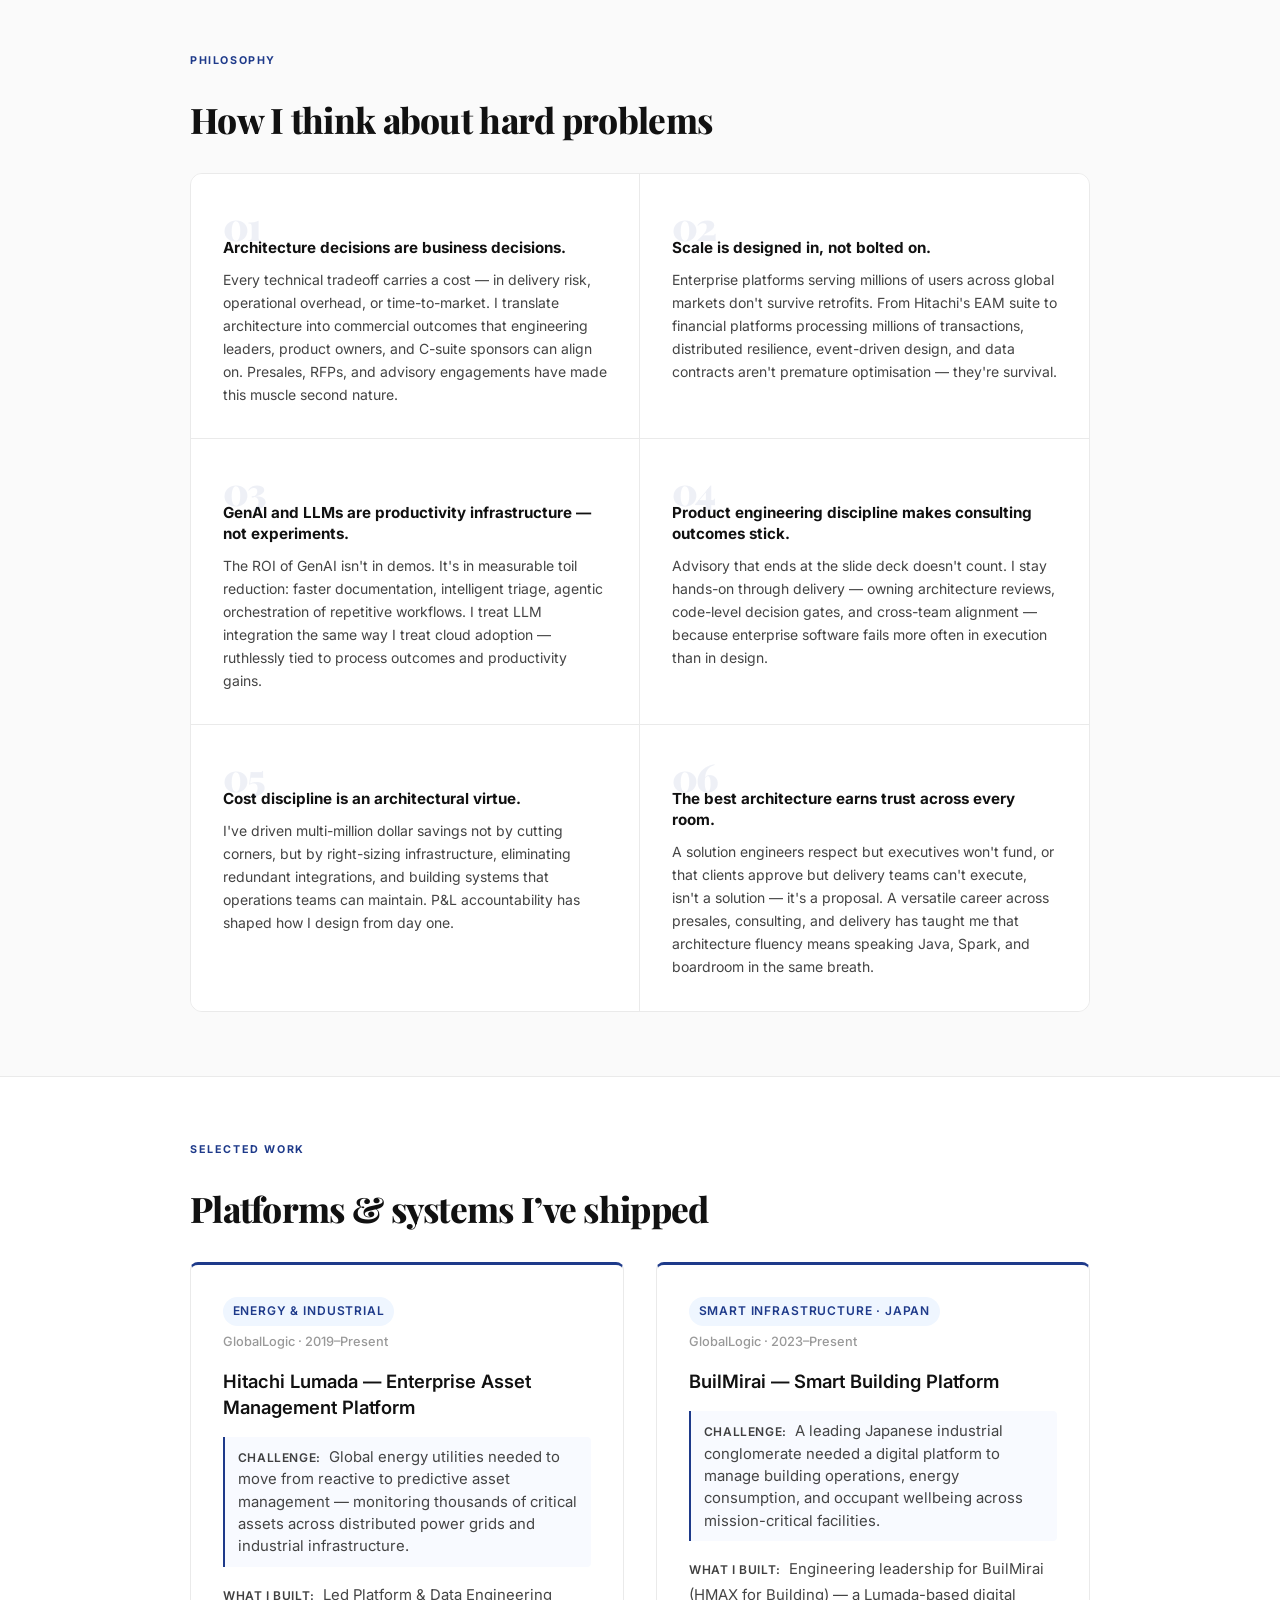
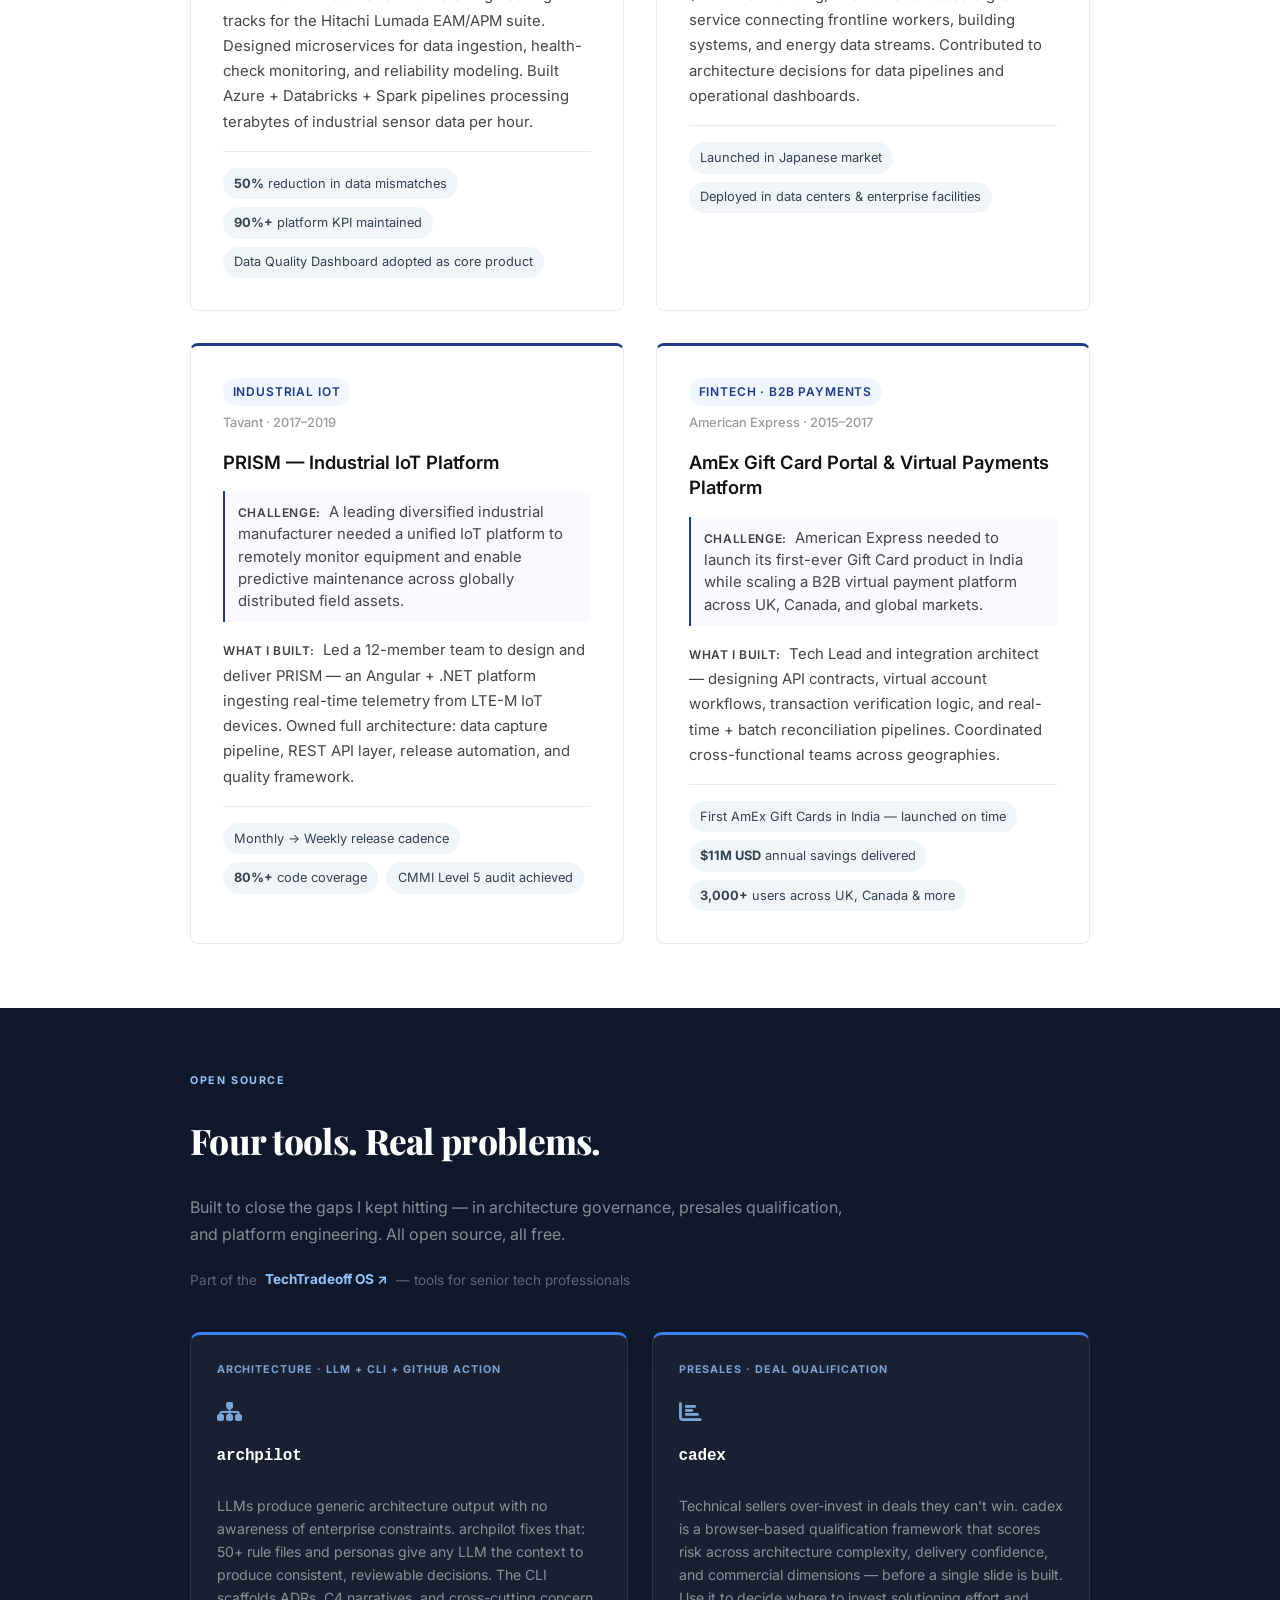
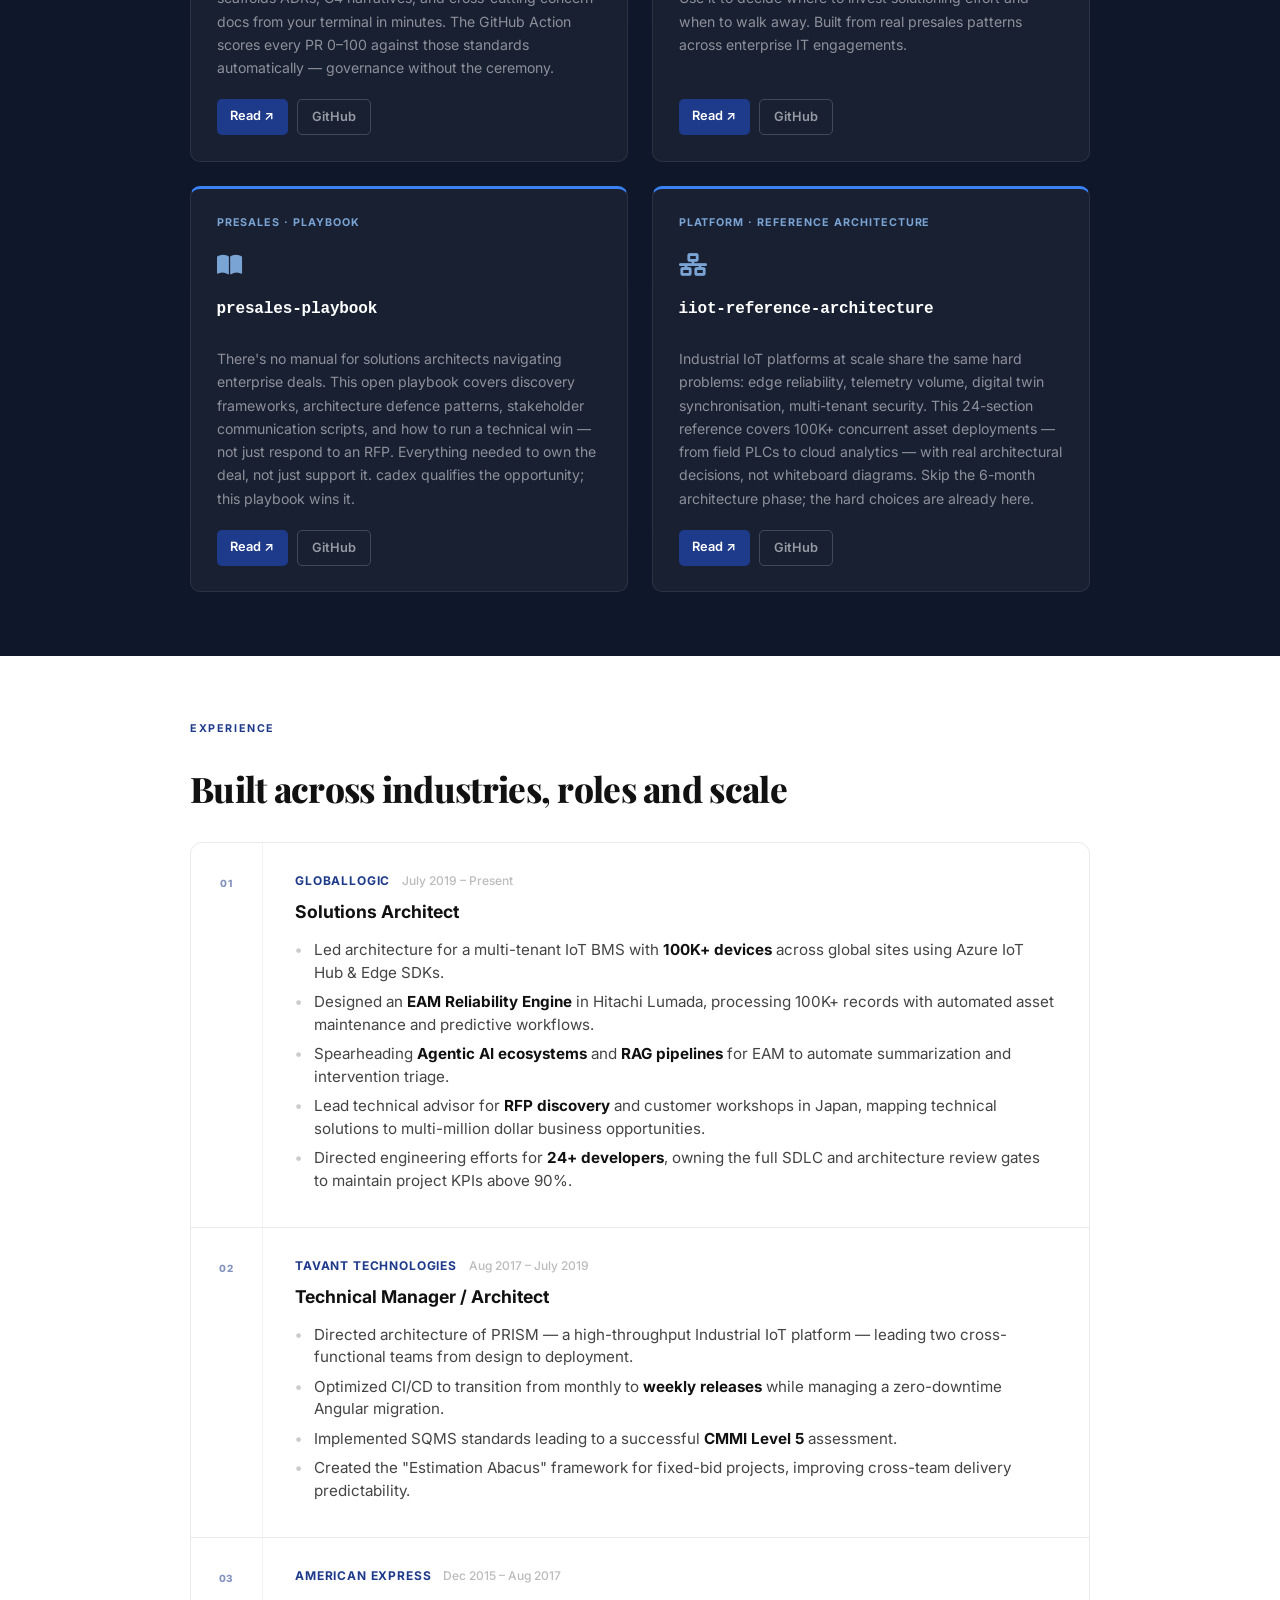
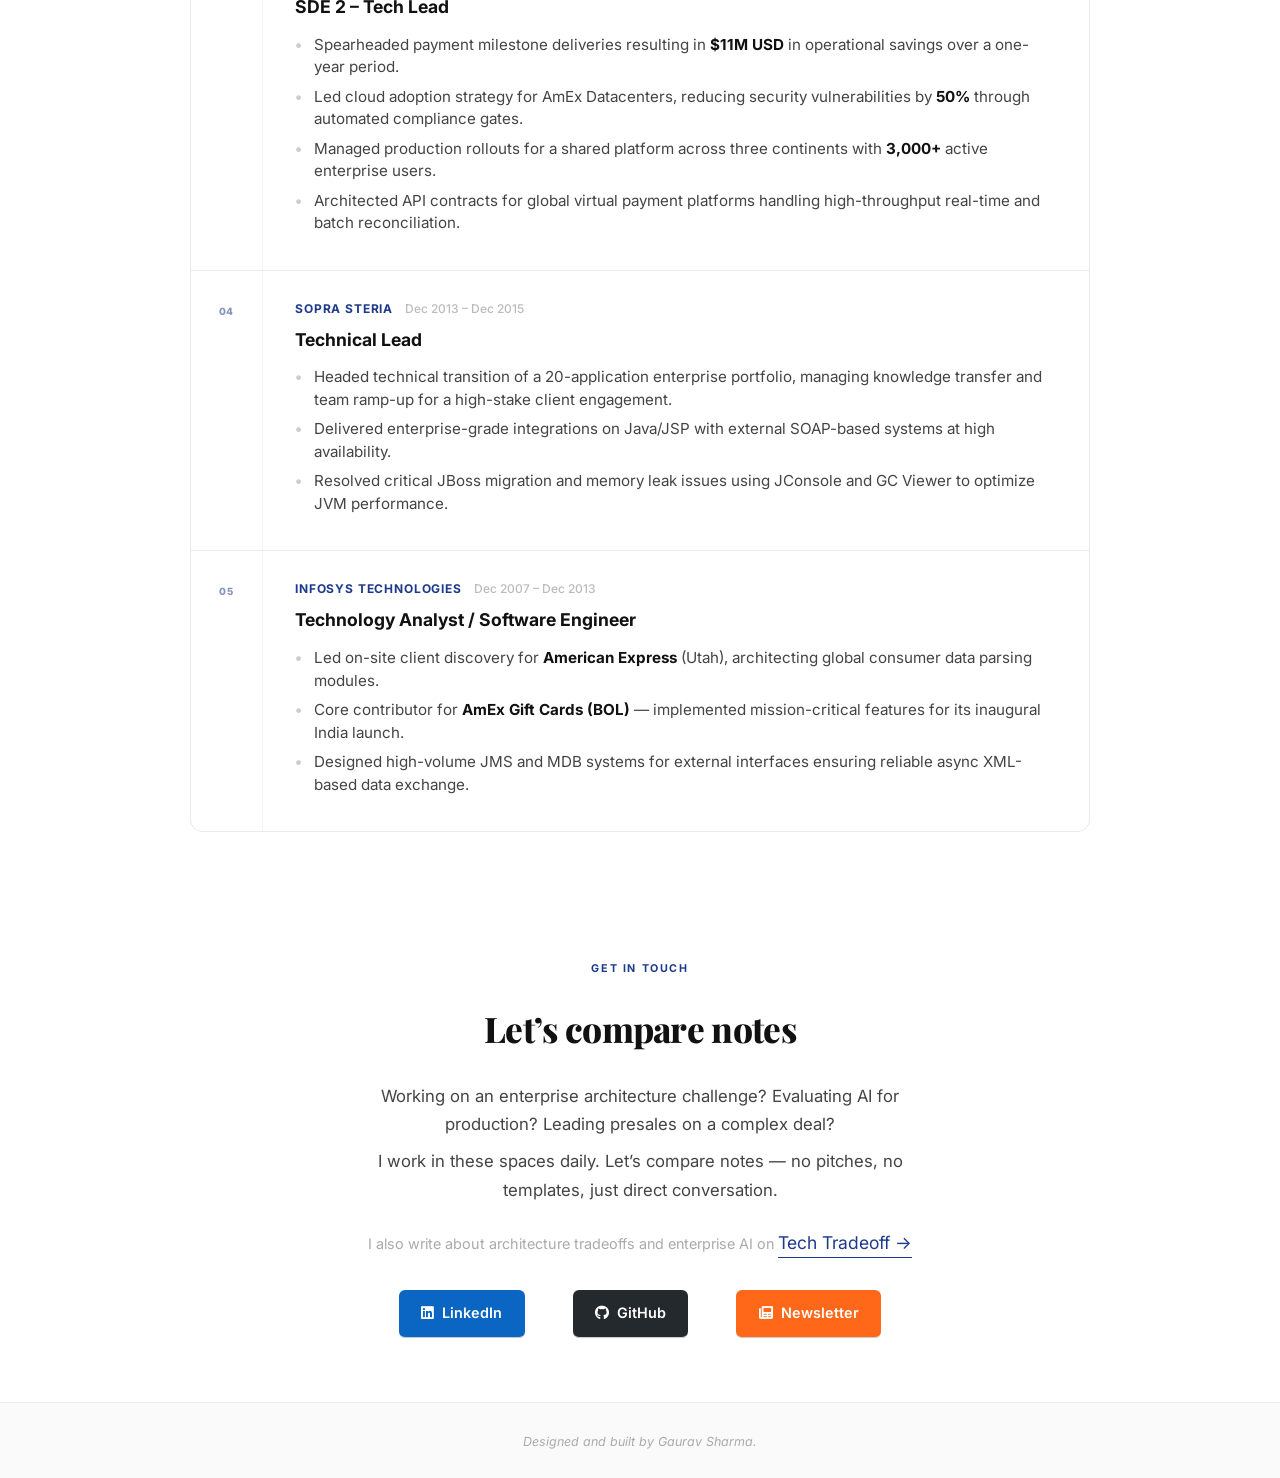
==== commit 156da0af: "Remove 18 years references — replace with versatile/broad experience language" ====
--- a/index.html
+++ b/index.html
@@ -7,7 +7,7 @@
     <title>Gaurav Sharma | Enterprise Architect &amp; Engineering Leader — Cloud, AI, Presales</title>
     <meta name="author" content="Gaurav Sharma">
     <meta name="description"
-        content="Gaurav Sharma — Enterprise Solutions Architect with 18 years of experience building high-scale distributed platforms across FinTech, Energy, and IoT. Expert in presales orchestration, GenAI, and cloud architecture.">
+        content="Gaurav Sharma — Enterprise Solutions Architect with broad experience building high-scale distributed platforms across FinTech, Energy, and IoT. Expert in presales orchestration, GenAI, and cloud architecture.">
     <meta name="keywords"
         content="Gaurav Sharma, Solutions Architect, Enterprise Architect, Cloud Architect, Presales, Databricks, Microservices, Agentic AI, GenAI, Technical Sales, B2B SaaS, Technical Win, System Design, Solution Blueprinting, Distributed Systems, FinTech Architect, IoT Architecture, Big Data Engineering, Presales Playbook">
     <meta name="robots" content="index, follow">
@@ -30,7 +30,7 @@
     <!-- Open Graph -->
     <meta property="og:title" content="Gaurav Sharma | Enterprise Architect &amp; Engineering Leader">
     <meta property="og:description"
-        content="18 years architecting cloud-native distributed platforms across FinTech, Energy &amp; IoT. Engineering leader, presales strategist, GenAI practitioner.">
+        content="Versatile experience architecting cloud-native distributed platforms across FinTech, Energy &amp; IoT. Engineering leader, presales strategist, GenAI practitioner.">
     <meta property="og:type" content="website">
     <meta property="og:url" content="https://gauravs19.github.io/portfolio/">
     <meta property="og:image" content="data:image/svg+xml,%3Csvg xmlns='http://www.w3.org/2000/svg' width='1200' height='630' viewBox='0 0 1200 630'%3E%3Crect width='1200' height='630' fill='%23ffffff'/%3E%3Crect width='1200' height='630' fill='%231e3a8a' opacity='0.04'/%3E%3Ctext x='600' y='260' font-family='Inter,sans-serif' font-size='72' font-weight='800' fill='%231e3a8a' text-anchor='middle' dominant-baseline='middle'%3EGaurav Sharma%3C/text%3E%3Ctext x='600' y='340' font-family='Inter,sans-serif' font-size='30' font-weight='400' fill='%23444' text-anchor='middle'%3EEnterprise Architect · Presales Leader · Agentic AI%3C/text%3E%3C/svg%3E">
@@ -38,7 +38,7 @@
     <meta name="twitter:card" content="summary">
     <meta name="twitter:title" content="Gaurav Sharma | Solutions Architect">
     <meta name="twitter:description"
-        content="18 years architecting high-scale platforms. Engineering leader & Substack writer.">
+        content="Versatile experience architecting high-scale platforms. Engineering leader & Substack writer.">
     <!-- Favicon: G monogram -->
     <link rel="icon"
         href="data:image/svg+xml,<svg xmlns='http://www.w3.org/2000/svg' viewBox='0 0 100 100'><rect width='100' height='100' rx='16' fill='%231e3a8a'/><text y='.9em' font-size='68' font-family='Inter,sans-serif' font-weight='700' fill='white' x='50%' text-anchor='middle' dy='0.1em' dominant-baseline='middle'>G</text></svg>">
@@ -81,9 +81,7 @@
                 <span class="hd-chip"><i class="fas fa-robot"></i> Agentic AI</span>
             </div>
             <div class="summary fade-in delay-1">
-                <p>Over <strong>18 years</strong> building high-scale platforms across global enterprises, I've
-                    specialized in one thing: turning ambiguous business problems into clean, resilient architectural
-                    decisions that teams can execute and organizations can rely on.</p>
+                <p>Broad, hands-on experience building high-scale platforms across global enterprises — specialized in one thing: turning ambiguous business problems into clean, resilient architectural decisions that teams can execute and organizations can rely on.</p>
                 <p>I operate at the intersection of <strong>engineering leadership</strong>, <strong>cloud-native
                         modernization</strong>, and increasingly, <strong>Generative AI</strong> — building the kind of
                     infrastructure that doesn't just handle today's load, but is ready for tomorrow's unknowns.</p>
@@ -174,8 +172,8 @@
                     <div class="principle-number">06</div>
                     <h3>The best architecture earns trust across every room.</h3>
                     <p>A solution engineers respect but executives won't fund, or that clients approve but delivery
-                        teams can't execute, isn't a solution — it's a proposal. 18 years across presales, consulting,
-                        and delivery have taught me that architecture fluency means speaking Java, Spark, and boardroom
+                        teams can't execute, isn't a solution — it's a proposal. A versatile career across presales, consulting,
+                        and delivery has taught me that architecture fluency means speaking Java, Spark, and boardroom
                         in the same breath.</p>
                 </div>
             </div>
@@ -340,7 +338,7 @@
     <section id="experience" class="section reveal">
         <div class="container">
             <div class="overline">Experience</div>
-            <h2 class="section-heading">18 years across enterprise</h2>
+            <h2 class="section-heading">Built across industries, roles and scale</h2>
             <div class="exp-list">
 
                 <div class="exp-row">
